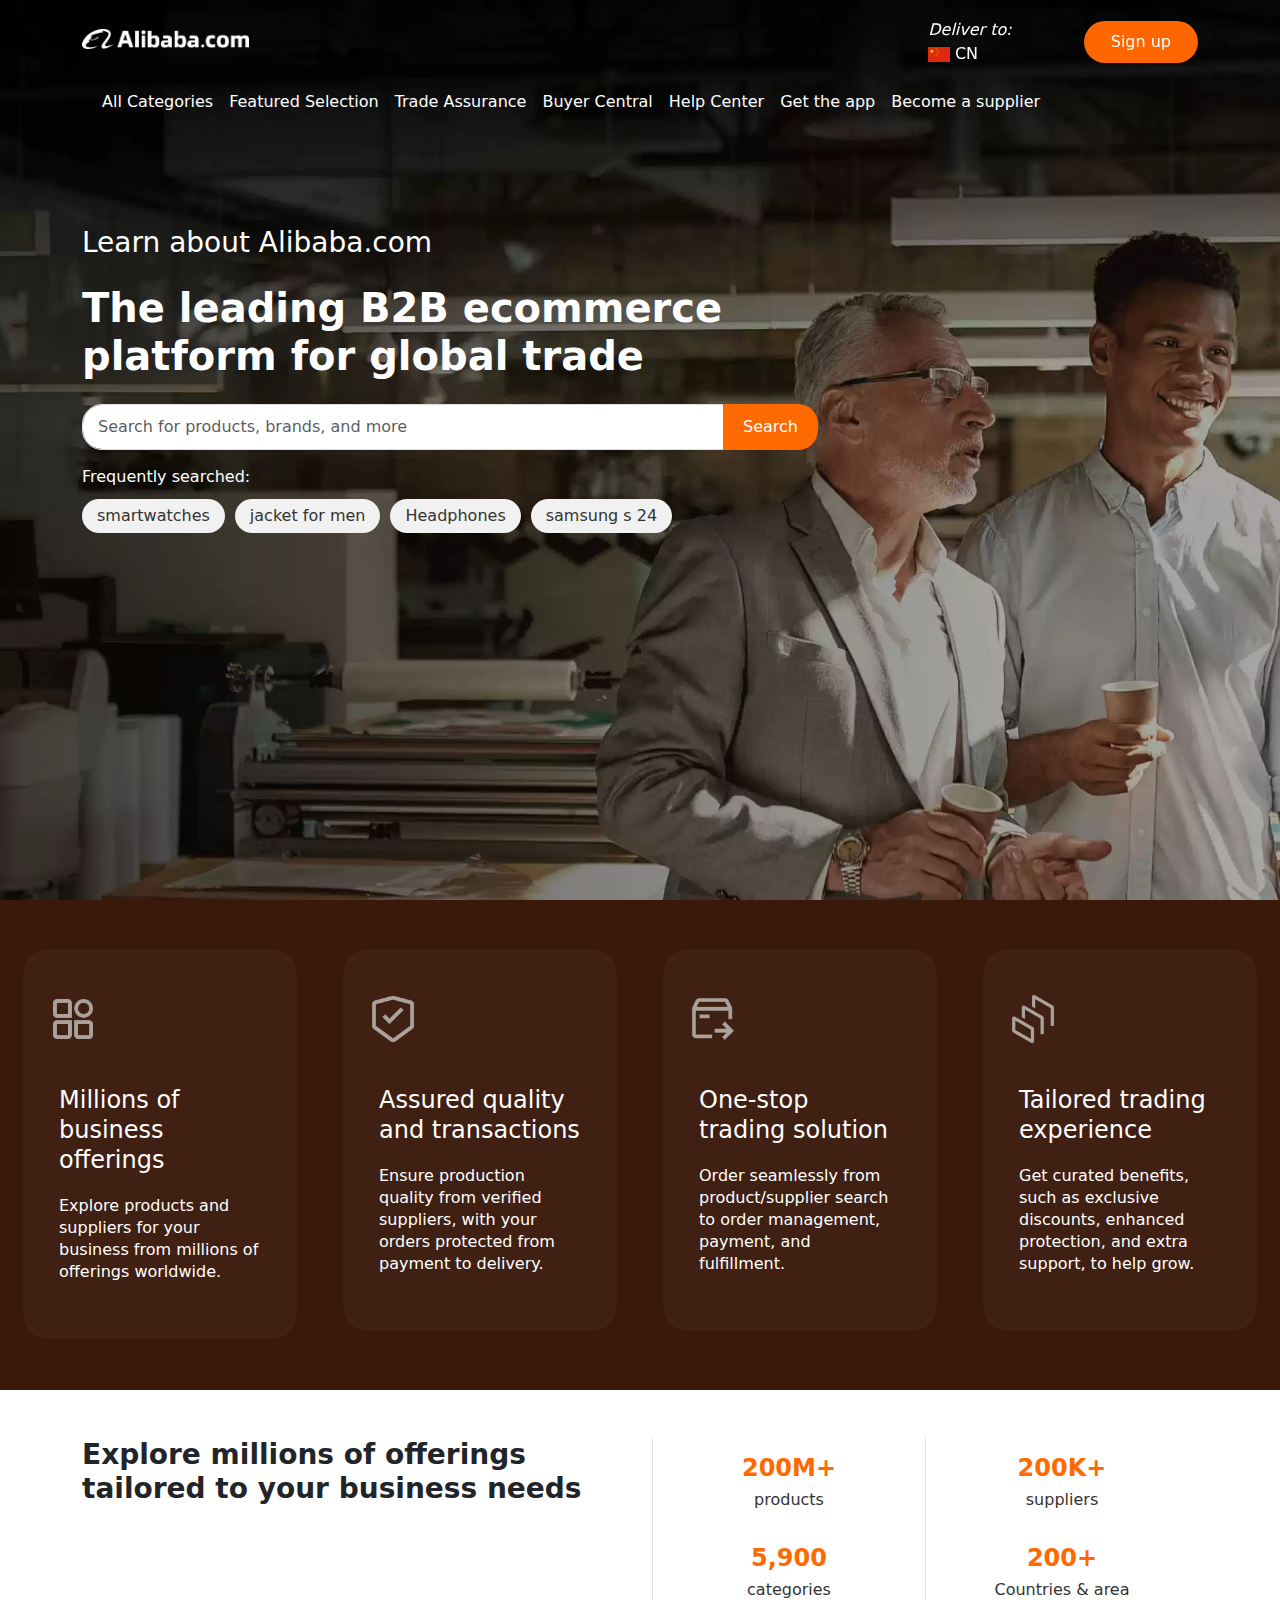
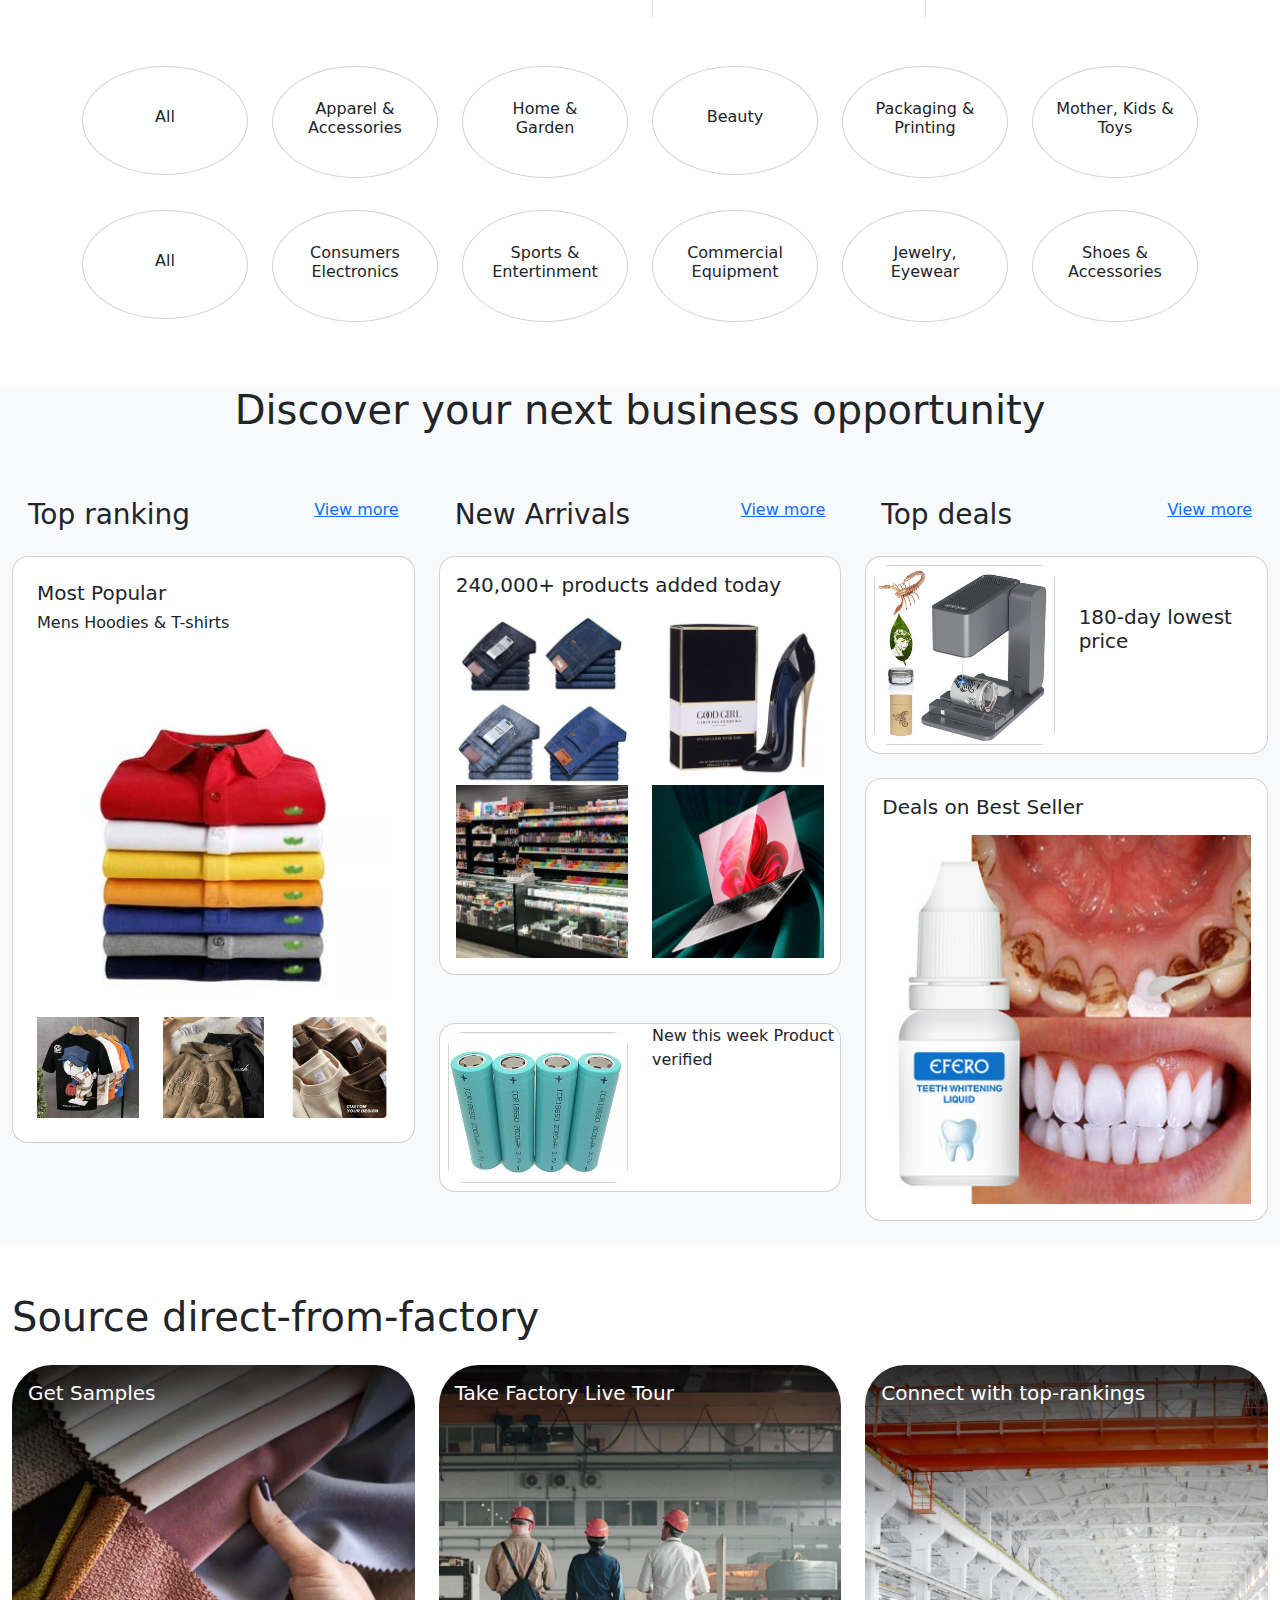
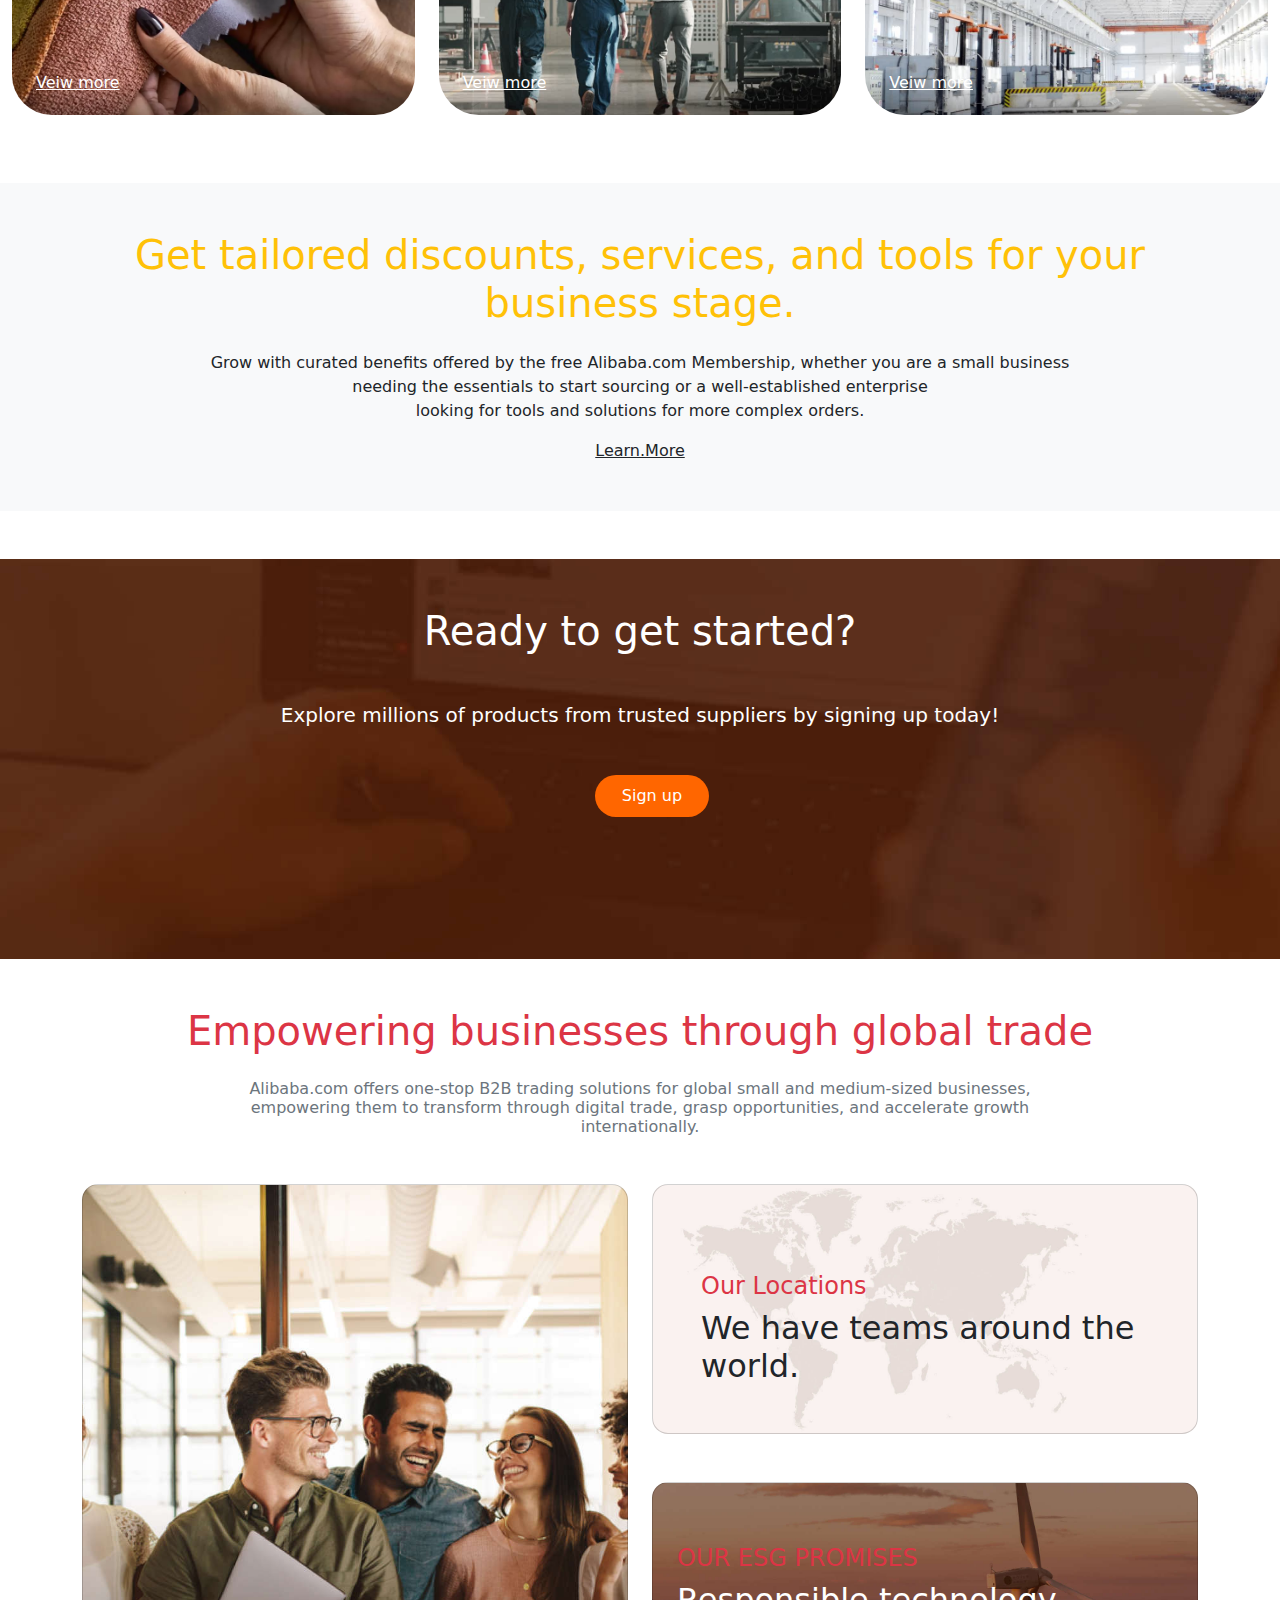
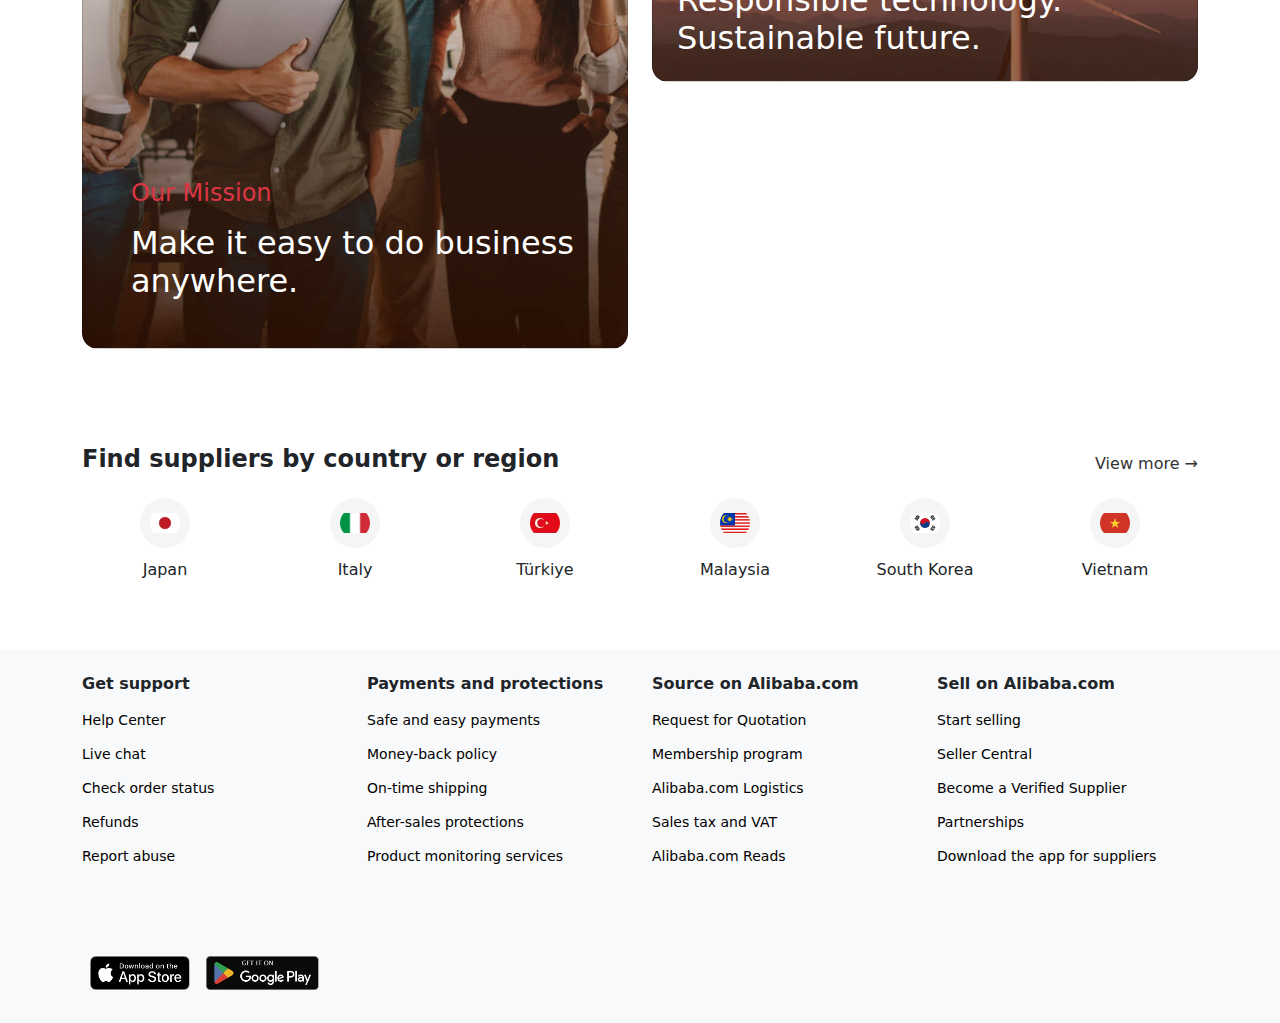
==== index.html @ e1ab79ed "Saad Updated the code" ====
<!doctype html>
<html lang="en">

<head>
    <title>Alibaba</title>
    <!-- Required meta tags -->
    <meta charset="utf-8" />
    <meta name="viewport" content="width=device-width, initial-scale=1, shrink-to-fit=no" />

    <!-- Bootstrap CSS v5.2.1 -->
    <link href="https://cdn.jsdelivr.net/npm/bootstrap@5.3.3/dist/css/bootstrap.min.css" rel="stylesheet"
        integrity="sha384-QWTKZyjpPEjISv5WaRU9OFeRpok6YctnYmDr5pNlyT2bRjXh0JMhjY6hW+ALEwIH" crossorigin="anonymous">
    <link rel="stylesheet" href="https://cdnjs.cloudflare.com/ajax/libs/font-awesome/6.6.0/css/all.min.css"
        integrity="sha512-Kc323vGBEqzTmouAECnVceyQqyqdsSiqLQISBL29aUW4U/M7pSPA/gEUZQqv1cwx4OnYxTxve5UMg5GT6L4JJg=="
        crossorigin="anonymous" referrerpolicy="no-referrer" />
    <link rel="stylesheet" href="/assets/css/style.css">
</head>

<body>
    <header class="main-img">

        <!-- place navbar here -->
        <section>
            <!-- first header of alibaba logo  -->
            <nav class="navbar navbar-expand-lg bg-transparent sticky-top">
                <div class="container">
                    <a class="navbar-brand">
                        <img class="mobile-screen"
                            src="/assets/images/O1CN011ZJg9l24hKaeQlVNh_!!6000000007422-2-tps-1380-165.png"
                            height="20px" alt="">
                    </a>
                    <ul class="navbar-nav me-auto mb-2 mb-lg-0">
                        <li class="nav-item"></li>
                    </ul>

                    <li class="nav-item mobile-screen-2">
                        <div class="map text-white">
                            <em>Deliver to:</em> <br>
                            <img height="15px" src="/assets/images/cn.png" alt="Logo"> CN
                        </div>
                        <i class="ms-4 fs-5 text-white fa-solid fa-globe"></i>
                        <i class="ms-4 fs-5 fa-regular fa-user text-white"></i>
                        <a href="signup.html"><button
                                class="btn ms-4 text-white border-3 px-4 rounded-5 button sign-up-btn">Sign
                                up</button></a>
                    </li>
                </div>
            </nav>
        </section>

        <section>
            <header>
                <!-- second navbar for alibaba catagories -->
                <section class="container">
                    <nav class="navbar navbar-expand-lg bg-transparent">
                        <div class="container">
                            <button class="navbar-toggler ms-auto bg-body-secondary" type="button"
                                data-bs-toggle="collapse" data-bs-target="#navbarSupportedContent"
                                aria-controls="navbarSupportedContent" aria-expanded="false"
                                aria-label="Toggle navigation">
                                <span class="navbar-toggler-icon"></span>
                            </button>
                            <div class="collapse navbar-collapse" id="navbarSupportedContent">
                                <ul class="navbar-nav me-auto  mb-2 mb-lg-0">
                                    <li class="nav-item">
                                        <a class="nav-link text-white" aria-current="page" href="#">All Categories</a>
                                    </li>
                                    <li class="nav-item">
                                        <a class="nav-link text-white" href="#">Featured Selection</a>
                                    </li>
                                    <li class="nav-item">
                                        <a class="nav-link text-white" href="#">Trade Assurance</a>
                                    </li>
                                    <li class="nav-item">
                                        <a class="nav-link text-white" href="#">Buyer Central</a>
                                    </li>
                                    <li class="nav-item">
                                        <a class="nav-link text-white" href="#">Help Center</a>
                                    </li>
                                    <li class="nav-item">
                                        <a class="nav-link text-white" href="#">Get the app</a>
                                    </li>
                                    <li class="nav-item">
                                        <a class="nav-link text-white" href="#">Become a supplier</a>
                                    </li>
                                </ul>
                            </div>
                        </div>
                    </nav>
                </section>
            </header>
        </section>
        <section>
            <!-- search bar  in image in center  -->
            <div class="container">
                <div class="row">
                    <div class="col-lg-8 col-md-8 my-5 text-white">
                        <h3 class="mt-5 mb-4">Learn about Alibaba.com</h3>
                        <h1 class="mt-2 fs-1 fw-bolder mb-4">
                            The leading B2B ecommerce platform for global trade</h1>
                        <section>
                            <div class="search-container">
                                <div class="input-group">
                                    <input type="text" class="form-control"
                                        placeholder="Search for products, brands, and more">
                                    <button class="btn btn-orange">Search</button>
                                </div>

                                <div class="frequent-searches">
                                    <p class="text-white">Frequently searched:</p>
                                    <ul>
                                        <li><a href="#">smartwatches</a></li>
                                        <li><a href="#">jacket for men</a></li>
                                        <li><a href="#">Headphones</a></li>
                                        <li><a href="#">samsung s 24</a></li>
                                    </ul>
                                </div>
                            </div>
                        </section>
                    </div>
                </div>
            </div>
        </section>
    </header>
    </section>
    <main>
        <!-- cards for start in main page  -->
        <div class="container-fluid mt-0  card-section">
            <div class="row">
                <div class="col-lg-3">
                    <div class="card card-section2 text-white mt-5">
                        <img class="im1" src="/assets/images/O1CN01tbfptg1Fv1tsyww7q_!!6000000000548-2-tps-96-96.png">
                        <div class="card-body">
                            <h5 class="card-title">Millions of business offerings</h5>
                            <p class="card-text">
                                Explore products and suppliers for your business from millions of offerings worldwide.
                            </p>
                        </div>
                    </div>
                </div>
                <div class="col-lg-3">
                    <div class="card card-section2 text-white mt-5">
                        <img class="im1" src="/assets/images/O1CN01VxEwc91YXeNmcyV6j_!!6000000003069-2-tps-96-96.png">
                        <div class="card-body">
                            <h5 class="card-title">Assured quality and transactions</h5>
                            <p class="card-text">
                                Ensure production quality from verified suppliers, with your orders protected from
                                payment to delivery.
                            </p>
                        </div>
                    </div>
                </div>
                <div class="col-lg-3">
                    <div class="card card-section2 text-white mt-5">
                        <img class="im1" src="/assets/images/O1CN01WxanpW1Hv9ESW9cfs_!!6000000000819-2-tps-96-96.png">
                        <div class="card-body">
                            <h5 class="card-title">One-stop trading solution</h5>
                            <p class="card-text">
                                Order seamlessly from product/supplier search to order management, payment, and
                                fulfillment.
                            </p>
                        </div>
                    </div>
                </div>
                <div class="col-lg-3 mb-5">
                    <div class="card card-section2 text-white mt-5">
                        <img class="im1" src="/assets/images/O1CN010nrLfB25RaSKdVtHu_!!6000000007523-2-tps-96-96.webp">
                        <div class="card-body">
                            <h5 class="card-title">Tailored trading experience</h5>
                            <p class="card-text">
                                Get curated benefits, such as exclusive discounts, enhanced protection, and extra
                                support, to help grow.
                            </p>
                        </div>
                    </div>
                </div>
            </div>
        </div>
        <!-- supplier system about  -->
        <section class="business-needs py-5">
            <div class="container">
                <div class="row">
                    <div class="col-md-6 supplier">
                        <h2>Explore millions of offerings tailored to your business needs</h2>
                    </div>
                    <div class="col-md-6 d-flex flex-wrap supplier">
                        <div class="stat-box col-md-6 text-center py-3">
                            <h3 class="text-orange">200M+</h3>
                            <p>products</p>
                        </div>
                        <div class="stat-box col-md-6 text-center py-3">
                            <h3 class="text-orange">200K+</h3>
                            <p>suppliers</p>
                        </div>
                        <div class="stat-box col-md-6 text-center  py-3">
                            <h3 class="text-orange">5,900</h3>
                            <p>categories</p>
                        </div>
                        <div class="stat-box col-md-6 text-center py-3">
                            <h3 class="text-orange">200+</h3>
                            <p>Countries & area</p>
                        </div>
                    </div>
                </div>
            </div>
        </section>
        <!-- items of alibaba store of all variaty -->
        <section>
            <div class="container">
                <div class="row">
                    <div class="col-lg-2 col-md-2 col-6">
                        <div class="card rounded-circle text-center align-item-center py-4 mb-3">

                            <div class="card-body">
                                <i class="fas fa-star fa-2x"></i>
                                <h6>All</h6>
                            </div>
                        </div>
                    </div>
                    <div class="col-lg-2 col-md-2 col-6">
                        <div class="card rounded-circle text-center align-item-center py-3 mb-3">

                            <div class="card-body">
                                <i class="fas fa-tshirt fa-2x"></i>
                                <h6>Apparel & Accessories</h6>
                            </div>
                        </div>
                    </div>
                    <div class="col-lg-2 col-md-2 col-6">
                        <div class="card rounded-circle text-center align-item-center py-3 mb-3">

                            <div class="card-body">
                                <i class="fas fa-home fa-2x"></i>
                                <h6>Home & <br> Garden</h6>
                            </div>
                        </div>
                    </div>
                    <div class="col-lg-2 col-md-2 col-6">
                        <div class="card rounded-circle text-center align-item-center py-4 mb-3">

                            <div class="card-body">
                                <i class="fas fa-paint-brush fa-2x"></i>
                                <h6>Beauty</h6>
                            </div>
                        </div>
                    </div>
                    <div class="col-lg-2 col-md-2 col-6">
                        <div class="card rounded-circle text-center align-item-center py-3 mb-3">

                            <div class="card-body">
                                <i class="fas fa-box fa-2x"></i>
                                <h6>Packaging & Printing</h6>
                            </div>
                        </div>
                    </div>
                    <div class="col-lg-2 col-md-2 col-6">
                        <div class="card rounded-circle text-center align-item-center py-3 mb-3">

                            <div class="card-body">
                                <i class="fas fa-box fa-2x"></i>
                                <h6>Mother, Kids & Toys</h6>
                            </div>
                        </div>
                    </div>
                </div>
            </div>
        </section>
        <section>
            <div class="container">
                <div class="row my-3 ">

                    <div class="col-lg-2 col-md-2 col-6">
                        <div class="card rounded-circle text-center align-item-center py-4 mb-3">
                            <div class="card-body">
                                <i class="fas fa-star fa-2x"></i>
                                <h6>All</h6>
                            </div>
                        </div>
                    </div>
                    <div class="col-lg-2 col-md-2 col-6">
                        <div class="card rounded-circle text-center align-item-center py-3 mb-3">
                            <div class="card-body">
                                <i class="fas fa-tshirt fa-2x"></i>
                                <h6>Consumers Electronics</h6>
                            </div>
                        </div>
                    </div>
                    <div class="col-lg-2 col-md-2 col-6">
                        <div class="card rounded-circle text-center align-item-center py-3 mb-3">
                            <div class="card-body">
                                <i class="fas fa-home fa-2x"></i>
                                <h6>Sports & Entertinment</h6>
                            </div>
                        </div>
                    </div>
                    <div class="col-lg-2 col-md-2 col-6">
                        <div class="card rounded-circle text-center align-item-center py-3 mb-3">
                            <div class="card-body">
                                <i class="fas fa-paint-brush fa-2x"></i>
                                <h6>Commercial Equipment</h6>
                            </div>
                        </div>
                    </div>
                    <div class="col-lg-2 col-md-2 col-6">
                        <div class="card rounded-circle text-center align-item-center py-3 mb-3">
                            <div class="card-body">
                                <i class="fas fa-box fa-2x"></i>
                                <h6>Jewelry,<br> Eyewear</h6>
                            </div>
                        </div>
                    </div>
                    <div class="col-lg-2 col-md-2 col-6">
                        <div class="card rounded-circle text-center align-item-center py-3 ">
                            <div class="card-body">
                                <i class="fas fa-box fa-2x"></i>
                                <h6>Shoes & Accessories</h6>
                            </div>
                        </div>
                    </div>
                </div>
            </div>
        </section>
        <section>
            <div class="container-fluid bg-body-tertiary mb-5 mt-5">
                <h1 class="my-5 type-2 text-center">Discover your next business opportunity</h1>

                <div class="row">
                    <!-- Top ranking Section -->
                    <div class="col-lg-4 col-md-6 col-sm-12 h-100 mb-4">
                        <div class="header-section p-3 d-flex justify-content-between">
                            <h3>Top ranking</h3>
                            <a href="#">View more</a>
                        </div>
                        <div class="card rounded-4 p-4">
                            <div class="card-title">
                                <h5>Most Popular</h5>
                                <h6>Mens Hoodies & T-shirts</h6>
                            </div>
                            <a href="#">
                                <img src="assets/images/S03563b745fae4713b23376293771f4386.jpg_350x350.jpg"
                                    class="card-img-top rounded-4 img-fluid">
                            </a>
                            <div class="row mt-3 text-center">
                                <div class="col-4 type-3">
                                    <a href="#">
                                        <img src="assets/images/H95e340a7621d40a384c14cf9b32d3632C.jpg_350x350.jpg"
                                            class="img-fluid" height="70px">
                                    </a>
                                </div>
                                <div class="col-4 type-3">
                                    <a href="#">
                                        <img src="assets/images/Hec7cf520f38e4551931d8aea9fda3511R.jpg_350x350.jpg"
                                            class="img-fluid" height="70px">
                                    </a>
                                </div>
                                <div class="col-4 type-3">
                                    <a href="#">
                                        <img src="assets/images/H5c6cf15a8a144c1589d4f7aadc93a921Q.jpg_350x350.jpg"
                                            class="img-fluid" height="70px">
                                    </a>
                                </div>
                            </div>
                        </div>
                    </div>

                    <!-- New Arrivals Section -->
                    <div class="col-lg-4 col-md-6 col-sm-12 h-100 mb-4">
                        <div class="header-section p-3 d-flex justify-content-between">
                            <h3>New Arrivals</h3>
                            <a href="#">View more</a>
                        </div>
                        <div class="card rounded-4 p-3">
                            <div class="card-title">
                                <h5>240,000+ products added today</h5>
                            </div>
                            <div class="row">
                                <div class="col-6 type-3">
                                    <img src="assets/images/H7a8313050f2d42128a434d1ff7dcdc7f3.jpg_350x350.jpg"
                                        class="img-fluid" height="150px">
                                </div>
                                <div class="col-6 type-3">
                                    <img src="assets/images/H4a561d223bc14572a5032807ab467947G.jpg_350x350.jpg"
                                        class="img-fluid" height="150px">
                                </div>
                                <div class="col-6 type-3">
                                    <img src="assets/images/Hf65d28f53b374550943b23e7a0a09b5cp.jpg_350x350.jpg"
                                        class="img-fluid" height="150px">
                                </div>
                                <div class="col-6 type-3">
                                    <img src="assets/images/H89a00f00d30a44ce876a42b5528c1e03c.jpg_350x350.jpg"
                                        class="img-fluid" height="150px">
                                </div>
                            </div>
                        </div>

                        <div class="card mt-5 rounded-4">
                            <div class="row">
                                <div class="col-6">
                                    <div class="card my-2 ms-2 rounded-4">
                                        <img src="/assets/images/Hfa27fa6d459b47a7beda1aabf3a4c1e6s.png_350x350.png"
                                            class="card-img-top img-fluid" height="100px">
                                    </div>
                                </div>
                                <div class="col-6">
                                    <p>New this week Product verified</p>
                                </div>
                            </div>
                        </div>
                    </div>

                    <!-- Top deals Section -->
                    <div class="col-lg-4 col-md-6 col-sm-12 h-100 mb-4">
                        <div class="header-section p-3 d-flex justify-content-between">
                            <h3>Top deals</h3>
                            <a href="#">View more</a>
                        </div>
                        <div class="card rounded-4">
                            <div class="row">
                                <div class="col-6">
                                    <div class="card my-2 ms-2 rounded-4">
                                        <img src="/assets/images/A7b042346af3a4edba41812e1aefd6ab1R.jpg_350x350.jpg"
                                            class="card-img-top img-fluid" height="100px">
                                    </div>
                                </div>
                                <div class="col-6">
                                    <div class="card-title my-5">
                                        <h5>180-day lowest price</h5>
                                    </div>
                                </div>
                            </div>
                        </div>
                        <div class="card rounded-4 mt-4 p-3">
                            <div class="card-title">
                                <h5>Deals on Best Seller</h5>
                            </div>
                            <div class="row">
                                <img src="/assets/images/H263aeb563d3f45f182fed3e39c3ceb386.jpg_350x350.jpg"
                                    class="img-fluid" height="330px">
                            </div>
                        </div>
                    </div>
                </div>
            </div>

        </section>
        <!-- factories  or industries for  -->
        <section>
            <div class="container-fluid mb-5">
                <h1 class="my-4">Source direct-from-factory</h1>
                <div class="row">
                    <div class="col-lg-4">
                        <div class="sampal-image">
                            <h5 class="text-white p-3 text-one">Get Samples</h5>
                            <a class="mt-5 text-two p-4" href="#">Veiw more</a>
                        </div>
                    </div>
                    <div class="col-lg-4">
                        <div class="sampal-image2">
                            <h5 class="text-white p-3 text-one">Take Factory Live Tour</h5>
                            <a class="mt-5 text-two p-4" href="#">Veiw more</a>
                        </div>
                    </div>
                    <div class="col-lg-4">
                        <div class="sampal-image3">
                            <h5 class="text-white p-3 text-one">Connect with top-rankings </h5>
                            <a class="mt-5 text-two p-4" href="#">Veiw more</a>
                        </div>
                    </div>
                </div>
            </div>
            </div>
        </section>
        <section>
            <!-- about website discounts and more  -->
            <div class="container-fluid type5 bg-body-tertiary align-item-center d-flex ">
                <div class="row">
                    <h1 class="mt-5 ">
                        <span class="text-warning"> Get tailored discounts, services, and tools for your <br> business
                            stage.</span>
                    </h1>
                    <p class="mt-3 ">
                        Grow with curated benefits offered by the free Alibaba.com Membership, whether you are a small
                        business <br>needing the essentials to start sourcing or a well-established enterprise
                        <br>looking for tools and solutions for more complex orders.
                    </p>
                    <a href="#" class="card-link  text-dark mb-5">Learn.More</a>
                </div>
            </div>
        </section>
        <section>
            <!-- ready to start work with us  -->
            <div class="container-fluid type4 text-white mt-5">
                <div class="row">
                    <div class="bg-image-2">
                        <h1 class="my-5 mt-5 d-flex align-item-center justify-content-center">Ready to get started?</h1>
                        <h5 class="my-5 mt-5 d-flex align-item-center justify-content-center">Explore millions of
                            products from trusted suppliers by signing up today!</h5>
                        <div class="sign-up d-flex justify-content-center align-item-center">
                            <a href="signup.html"><button
                                    class="btn ms-4 text-white border-3 px-4 rounded-5 button sign-up-btn">Sign
                                    up</button></a>
                        </div>
                    </div>
                </div>

            </div>
        </section>
        <section>
            <!-- our missions  -->
            <div class="container">
                <h1 class="d-flex align-item-center justify-content-center text-center mb-4 text-danger mt-5">Empowering
                    businesses through
                    global trade</h1>
                <h6 class="d-flex align-item-center justify-content-center text-center mb-5 text-secondary">Alibaba.com
                    offers one-stop B2B trading solutions for global small and medium-sized businesses, <br> empowering
                    them
                    to transform through digital trade, grasp opportunities, and accelerate growth <br> internationally.
                </h6>
                <div class="row">
                    <div class="col-12 col-md-6 col-lg-6">
                        <div
                            class="card border-1 rounded-4 bg-mission d-flex align-items-start justify-content-end w-100 mb-5 ">
                            <h4 class="card-title text-danger ms-5 mb-3">Our Mission</h4>
                            <h2 class="ms-5 mb-5">Make it easy to do business anywhere.</h2>
                        </div>
                    </div>
                    <div class="col-12 col-md-6 col-lg-6">
                        <div
                            class="card border-1 rounded-4 bg-mission-1 d-flex align-items-start justify-content-end mb-5 ">
                            <h4 class="text-danger ms-5 ">Our Locations</h4>
                            <h2 class="text-dark ms-5 mb-5">We have teams around the world.</h2>
                        </div>
                        <div class="card  border-1 rounded-4 bg-mission-2 d-flex align-items-start
                          justify-content-end ">
                            <h4 class="text-danger ms-4">OUR ESG PROMISES</h4>
                            <h2 class="text-white ms-4 mb-4">Responsible technology. <br> Sustainable future.</h2>
                        </div>
                    </div>
                </div>
            </div>
        </section>
        <section>
            <!-- find country for supllies names -->
            <section>
                <section class="supplier-countries py-5">
                    <div class="container">
                        <div class="d-flex justify-content-between align-items-center mb-3">
                            <h2>Find suppliers by country or region</h2>
                            <a href="#" class="view-more">View more &rarr;</a>
                        </div>
                        <div class="row text-center">
                            <div class="col-6 col-md-2">
                                <div class="country-box">
                                    <img src="/assets/images/TB1aUq6cgoQMeJjy0FoXXcShVXa-48-48.png" alt="Japan"
                                        class="flag-img">
                                    <p>Japan</p>
                                </div>
                            </div>
                            <div class="col-6 col-md-2">
                                <div class="country-box">
                                    <img src="/assets/images/TB1U8_xAeH2gK0jSZJnXXaT1FXa-268-179.jpg" alt="Italy"
                                        class="flag-img">
                                    <p>Italy</p>
                                </div>
                            </div>
                            <div class="col-6 col-md-2">
                                <div class="country-box">
                                    <img src="/assets/images/TB1QwGEPFXXXXXUaXXXXXXXXXXX-48-48.webp" alt="Türkiye"
                                        class="flag-img">
                                    <p>Türkiye</p>
                                </div>
                            </div>
                            <div class="col-6 col-md-2">
                                <div class="country-box">
                                    <img src="/assets/images/TB1tQC4PFXXXXaOXpXXXXXXXXXX-48-48.png" alt="Malaysia"
                                        class="flag-img">
                                    <p>Malaysia</p>
                                </div>
                            </div>
                            <div class="col-6 col-md-2">
                                <div class="country-box">
                                    <img src="/assets/images/TB1WVfXPFXXXXXvXpXXXXXXXXXX-48-48.png" alt="South Korea"
                                        class="flag-img">
                                    <p>South Korea</p>
                                </div>
                            </div>
                            <div class="col-6 col-md-2">
                                <div class="country-box">
                                    <img src="/assets/images/TB1fky3PFXXXXcuXpXXXXXXXXXX-48-48.png" alt="Vietnam"
                                        class="flag-img">
                                    <p>Vietnam</p>
                                </div>
                            </div>
                        </div>
                    </div>
                    </div>
                </section>

            </section>
        </section>
    </main>
    <footer class="footer bg-light text-dark pt-4">
        <div class="container">
            <div class="row">
                <!-- Get Support Column -->
                <div class="col-md-3  col-lg-3 col-6 col-lg-3 col-6">
                    <h5>Get support</h5>
                    <ul class="list-unstyled">
                        <li><a href="#">Help Center</a></li>
                        <li><a href="#">Live chat</a></li>
                        <li><a href="#">Check order status</a></li>
                        <li><a href="#">Refunds</a></li>
                        <li><a href="#">Report abuse</a></li>
                    </ul>
                </div>

                <!-- Payments and Protections Column -->
                <div class="col-md-3  col-lg-3 col-6  ">
                    <h5>Payments and protections</h5>
                    <ul class="list-unstyled">
                        <li><a href="#">Safe and easy payments</a></li>
                        <li><a href="#">Money-back policy</a></li>
                        <li><a href="#">On-time shipping</a></li>
                        <li><a href="#">After-sales protections</a></li>
                        <li><a href="#">Product monitoring services</a></li>
                    </ul>
                </div>

                <!-- Source on Alibaba.com Column -->
                <div class="col-md-3  col-lg-3 col-6">
                    <h5>Source on Alibaba.com</h5>
                    <ul class="list-unstyled">
                        <li><a href="#">Request for Quotation</a></li>
                        <li><a href="#">Membership program</a></li>
                        <li><a href="#">Alibaba.com Logistics</a></li>
                        <li><a href="#">Sales tax and VAT</a></li>
                        <li><a href="#">Alibaba.com Reads</a></li>
                    </ul>
                </div>

                <!-- Sell on Alibaba.com Column -->
                <div class="col-md-3  col-lg-3 col-6">
                    <h5>Sell on Alibaba.com</h5>
                    <ul class="list-unstyled">
                        <li><a href="#">Start selling</a></li>
                        <li><a href="#">Seller Central</a></li>
                        <li><a href="#">Become a Verified Supplier</a></li>
                        <li><a href="#">Partnerships</a></li>
                        <li><a href="#">Download the app for suppliers</a></li>
                    </ul>
                </div>
            </div>
            <!-- Social Media Links -->
            <div class="row mt-4">
                <div class="col">
                    <a href="#"><i class="fab fa-facebook fa-2x mx-2"></i></a>
                    <a href="#"><i class="fab fa-linkedin fa-2x mx-2"></i></a>
                    <a href="#"><i class="fab fa-twitter fa-2x mx-2"></i></a>
                    <a href="#"><i class="fab fa-instagram fa-2x mx-2"></i></a>
                    <a href="#"><i class="fab fa-youtube fa-2x mx-2"></i></a>
                    <a href="#"><i class="fab fa-tiktok fa-2x mx-1"></i></a>
                </div>
            </div>

            <!-- App Store Links -->
            <div class="row mt-4">
                <div class="col d-flex supplier-2">
                    <a href="#"><img src="/assets/images/O1CN01i9Aj641atkjJJ9I6y_!!6000000003388-2-tps-396-132.png"
                            alt="App Store" class="img-fluid mx-2 h-50"></a>
                    <a href="#"><img src="/assets/images/O1CN018KnDNq1JleFgkjLRq_!!6000000001069-2-tps-447-132.png"
                            alt="Google Play" class="img-fluid mx-2 h-50"></a>
                </div>
            </div>
        </div>
    </footer>

    <script src="https://cdn.jsdelivr.net/npm/bootstrap@5.3.3/dist/js/bootstrap.bundle.min.js"
        integrity="sha384-YvpcrYf0tY3lHB60NNkmXc5s9fDVZLESaAA55NDzOxhy9GkcIdslK1eN7N6jIeHz"
        crossorigin="anonymous"></script>
</body>

</html>
---- assets/css/style.css ----
* {
    margin: 0;
    padding: 0;
    box-sizing: border-box;
}

.nav-sec-mar {
    margin-top: 85px !important;
}

.main-nav li {
    display: flex;
    justify-content: space-between !important;
}

.main-img {
    background-image: url('/assets/images/O1CN01ustqhi1Tz44lu4arh_!!6000000002452-0-tps-3840-1248.jpg_q60.webp');
    background-size: cover;
    background-repeat: no-repeat;
    background-position: center;

    /* display: flex; */
    min-height: 100vh;
    /* width: auto; */


}

.button {
    background-color: #f60;
}

.button-2 {
    background: transparent;
    border: 1px solid white;
}

.end {
    display: flex;
    justify-content: space-between;
    padding: 0 40px;
    width: 100%;
}

.card-section {
    background-color: #3a190b;
    /* width: 100%; */


}

.card-section2 {
    background-color: hsla(0, 0%, 100%, .03);
    margin: 10px;
    min-height: 338px;
    border-radius: 26px;
    padding: 40px 20px;
    /* width: 276px; */
    text-decoration: none;

}

.card-section2 p {
    font-size: 16px;
    height: auto;
    letter-spacing: 0;
    line-height: 22px;
    min-height: 88px;
}

.card-section2 h5 {
    font-size: 24px;
    letter-spacing: 0;
    line-height: 30px;
    margin: 20px 0;
    min-height: 60px;
}

.im1 {
    width: 60px;
    height: auto;

}

.card-section2:hover {
    background-color: darkred;

}

.decoration {
    text-decoration: none;
}

.category-item {
    text-align: center;
    margin: 15px;
}

.category-item i {
    font-size: 2rem;
    display: block;
    margin-bottom: 10px;
}

.category-name {
    font-size: 1rem;
    font-weight: 500;
}


@media (max-width: 768px) {
    .category-item i {
        font-size: 1.9rem;
    }

    .category-name {
        font-size: 0.9rem;
    }

    .button {
        margin-left: 10px;
        top: 10px;
    }
}

.category-item {
    text-align: center;
    padding: 20px;
    height: 150px;
    width: 150px;
    border-radius: 50%;
    border: 1px solid #ccc;
    margin: 10px;
    transition: transform 0.3s ease;
    display: flex;
    justify-content: center;
    align-items: center;
    flex-direction: column;
}


.category-item:hover {
    border: 2px solid orangered;

}

.category-item:hover {
    transform: scale(1.1);
}



.sampal-image {
    background-image: url(/assets/images/O1CN01Lcuxd21Gs6zkRBFHe_!!6000000000677-2-tps-920-920.webp);
    background-size: cover;
    background-repeat: no-repeat;
    height: 350px;
    border-radius: 40px;
    margin-bottom: 20px;
}

.sampal-image3 {
    background-image: url(/assets/images/O1CN01twP5Jv1tjCIiCOQAv_!!6000000005937-2-tps-920-920.jpeg);
    background-size: cover;
    background-repeat: no-repeat;
    height: 350px;
    border-radius: 40px;
    margin-bottom: 20px;
}

.sampal-image2 {
    background-image: url(/assets/images/O1CN01blSupV1NpY5ZcwvIj_!!6000000001619-2-tps-920-920.jpeg);
    background-size: cover;
    background-repeat: no-repeat;
    height: 350px;
    border-radius: 40px;
    margin-bottom: 20px;
}

.text-one {
    display: flex;
    align-items: start;

}

.text-two {
    display: flex;
    align-items: end;
    bottom: 0;
    color: #fff;
    height: 250px;


}

.bg-image {
    background-image: url(/assets/images/O1CN01ZU454s273tH4l7azv_!!6000000007742-0-tps-3000-1394.jpg_q60.webp);
    background-size: cover;
    background-repeat: no-repeat;
    height: 700px;
}

.bg-image-2 {
    background-image: url(/assets/images/O1CN01FaQ37w1Zb91Cymass_!!6000000003212-0-tps-1920-456.jpg_q60.jpg);
    background-size: cover;
    background-repeat: no-repeat;
    height: 400px;

}

.button2 {
    display: flex;
    align-items: center;
    justify-content: center;
    background-color: #f60;
    flex-direction: column;
}

.decoration {
    list-style: none;
    font-size: 14px;
    line-height: 25px;

}

.decoration-2 {
    margin-bottom: 20px;
    font-weight: 700;
    font-size: 16px;
    line-height: 22px
}


.type {
    display: flex;
    align-items: center;
    gap: 20px;

}

.type-2 {
    display: flex;
    justify-content: center;
    align-items: center;
    flex-direction: column;
    text-align: center;
}

.type3 {
    display: flex;
    align-items: center;
    justify-content: center;
    text-align: center;
}

.type4 {

    text-align: center;
}

.type5 {
    display: flex;
    align-items: center;
    justify-content: center;
    text-align: center;

}

.mobile-screen-2 {
    display: flex;
    align-items: center;
    justify-content: center;
    margin-top: 10px;
}



@media (min-width:320px) and (max-width:720px) {
    .type {
        display: inline-flex;
        /* justify-content: center;
        align-items: center; */
        flex-direction: row;
        text-align: center;
    }

    .type2 {
        display: flex;
        justify-content: center;
        align-items: center;
        flex-direction: row;
        text-align: center;
    }

    .mobile-screen {
        width: 130px;
    }


    .buttons-section {
        display: flex;
        justify-content: start;
        flex-direction: row;
        align-items: start;
        gap: 10px;
    }

    .two-buttons {
        gap: 10px;
        margin: 10px;
        margin-bottom: 10px;
    }

    .button-2 {
        background-color: black;
        margin: 2px;
        padding: 5px;
    }



}

@media (max-width:768px) {
    .type3 {
        display: flex;
        justify-content: center;
        align-items: center;
        flex-direction: column;
        text-align: center;
    }

    .type4 {
        display: flex;
        justify-content: center;
        align-items: center;
        /* flex-direction: column; */
    }

    .type-1 {
        display: flex;
        justify-content: center;
        align-items: center;
        flex-direction: column;
        text-align: center;
    }

    .type-2 {
        display: flex;
        justify-content: center;
        align-items: center;
        flex-direction: column;
        text-align: center;
    }

    .apps {
        display: flex;
        align-items: center;
        justify-content: center;
        text-align: center;
        margin-left: 12px;
    }
}

/* products sells section */
.business-needs h2 {
    font-size: 28px;
    font-weight: bold;
}

.stat-box {
    border-left: 1px solid #e0e0e0;
    padding: 15px;
}

.text-orange {
    color: #ff6a00;
    /* Adjust the orange color as per your preference */
}

.stat-box h3 {
    font-size: 24px;
    font-weight: bold;
    margin-bottom: 5px;
}

.stat-box p {
    font-size: 16px;
    margin: 0;
    color: #333;
}

@media (max-width: 768px) {
    .stat-box {
        border-left: none;
    }
}

/* missions imsges */
.bg-mission {
    background-image: url(/assets/images/O1CN01ZUhAEZ1plFc5piQ6Z_!!6000000005400-0-tps-1408-1200.jpg_q60.jpg);
    background-repeat: no-repeat;
    background-size: cover;
    background-position: center;
    /* height: 500px; */
    color: white;
    height: 85vh;
    width: 95%;
    position: relative;

}

.bg-mission-1 {
    background-image: url(/assets/images/O1CN01AuT5oO1CpaMXEBGOd_!!6000000000130-0-tps-1410-646.jpg_q60.jpg);
    background-repeat: no-repeat;
    background-size: cover;
    height: 250px;
    /* height: 50vh; */
    width: 100%;
    background-position: center;
}

.bg-mission-2 {
    background-image: url(/assets/images/O1CN01KXAelN1CWLiBLU7x9_!!6000000000088-0-tps-1408-490.jpg_q60.jpg);
    background-repeat: no-repeat;
    background-size: cover;
    height: 200px;
    /* height: 85vh; */
    width: 100%;
    background-position: center;
}

/* flags with country */
.supplier-countries h2 {
    font-size: 24px;
    font-weight: bold;
}

.view-more {
    font-size: 16px;
    font-weight: 500;
    color: #333;
    text-decoration: none;
}

.view-more:hover {
    text-decoration: underline;
}

.country-box {
    display: flex;
    flex-direction: column;
    align-items: center;
    margin-bottom: 20px;
}

.flag-img {
    width: 50px;
    /* Adjust size based on preference */
    height: 50px;
    object-fit: contain;
    border-radius: 50%;
    background-color: #f5f5f5;
    padding: 10px;
    margin-bottom: 10px;
}

.country-box p {
    font-size: 16px;
    font-weight: 500;
    margin: 0;
}

@media (max-width: 768px) {
    .flag-img {
        width: 40px;
        height: 40px;
    }
}



/* footer section css  */

.footer a {
    text-decoration: none;
    color: #000;
}

.footer a:hover {
    text-decoration: underline;
    color: #007bff;
}

.footer .img-fluid {
    max-width: 200px;
    height: auto;
}

.footer h5 {
    font-size: 16px;
    font-weight: bold;
    margin-bottom: 15px;
}

.footer ul {
    padding-left: 0;
    list-style-type: none;
}

.footer ul li {
    margin-bottom: 10px;
}

.footer ul li a {
    font-size: 14px;
}

.footer .social-icons a {
    color: #000;
    transition: color 0.3s;
}

.footer .social-icons a:hover {
    color: #007bff;
}

/* frequantly searches  */
/* another responsive */
.search-container {
    display: flex;
    flex-direction: column;
    align-items: flex-start;
    width: 100%;
    max-width: 800px;
    margin: 20px auto;
}

.input-group {
    display: flex;
    width: 100%;
    position: relative;
}

.form-control {
    flex-grow: 1;
    padding: 10px 15px;
    border-radius: 20px 0 0 20px;
    border: 1px solid #ddd;
    outline: none;
}

.search-icons {
    background-color: transparent;
    border: none;
    display: flex;
    align-items: center;
    padding: 0 15px;
    font-size: 18px;
    color: #666;
    position: relative;
    /* Default position */
}

.btn-orange {
    background-color: #ff6a00;
    color: #fff;
    border-radius: 0 20px 20px 0;
    border: none;
    padding: 10px 20px;
}

.frequent-searches {
    margin-top: 15px;
}

.frequent-searches p {
    margin-bottom: 10px;
    font-size: 16px;
    color: #333;
}

.frequent-searches ul {
    list-style: none;
    padding: 0;
    margin: 0;
    display: flex;
    gap: 10px;
    flex-wrap: wrap;
}

.frequent-searches li {
    background-color: #f1f1f1;
    border-radius: 20px;
    padding: 5px 15px;
}

.frequent-searches li a {
    text-decoration: none;
    color: #333;
}

/* Responsive Design */
@media (max-width: 768px) {
    .form-control {
        padding: 8px 10px;
        border-radius: 20px;
    }

    .search-icons {
        position: absolute;
        right: 60px;
        top: 50%;
        transform: translateY(-50%);
    }

    .btn-orange {
        padding: 8px 15px;
    }

    .frequent-searches ul {
        justify-content: center;
        /* Center the buttons on mobile */
        flex-direction: row;
        /* Keep them horizontal */
        flex-wrap: wrap;
        gap: 8px;
        width: 100%;
    }

    .frequent-searches li {
        flex-grow: 1;
        display: flex;
        justify-content: center;
    }

    .supplier {
        justify-content: center;
        /* Center the buttons on mobile */
        flex-direction: row;
        /* Keep them horizontal */
        flex-wrap: wrap;
        gap: 8px;
        width: 100%;
    }

    .supplier-2 {
        justify-content: center;

    }
}

/* sign up  */
@media (max-width: 768px) {

    .sign-up-btn {
        order: 1;
        margin-left: auto;
    }


    .mobile-screen-2 .map,
    .mobile-screen-2 .fa-globe,
    .mobile-screen-2 .fa-user {
        display: none;
    }

    .mobile-screen {
        flex-grow: 1;
    }
}
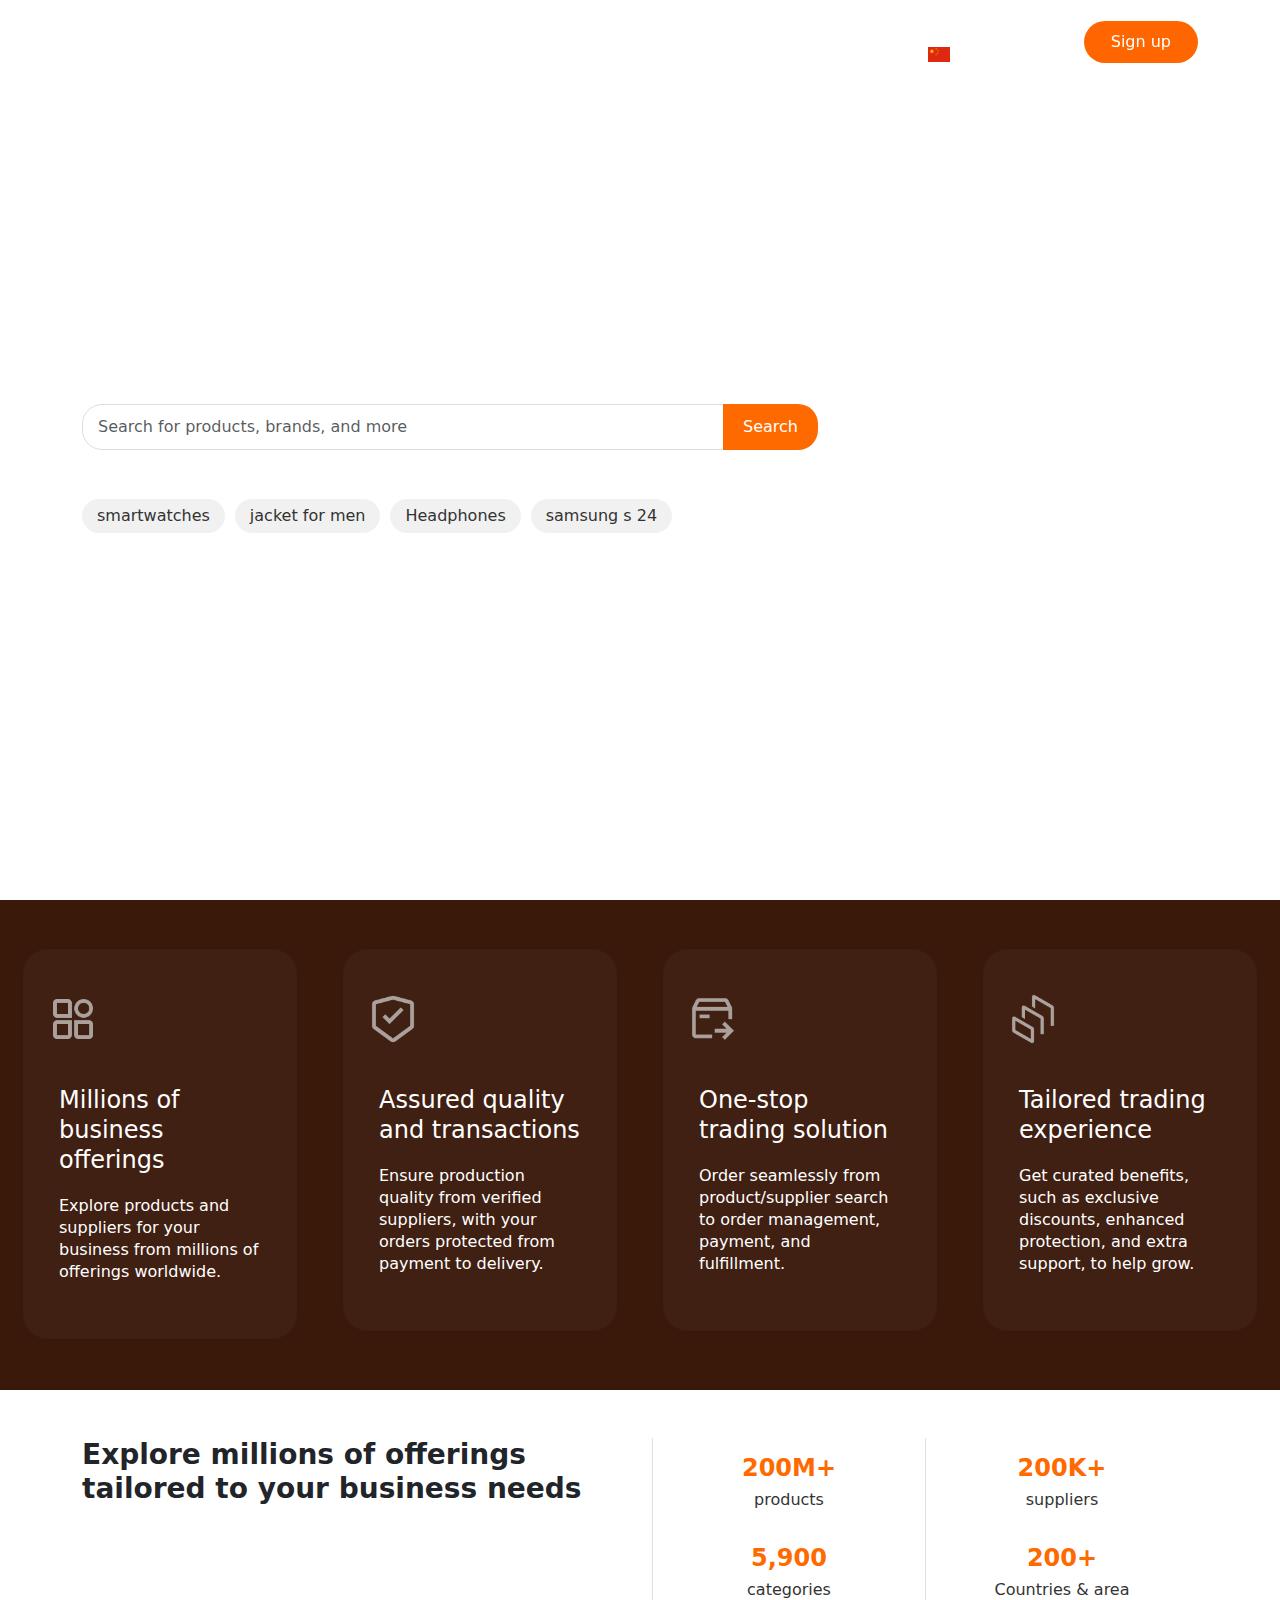
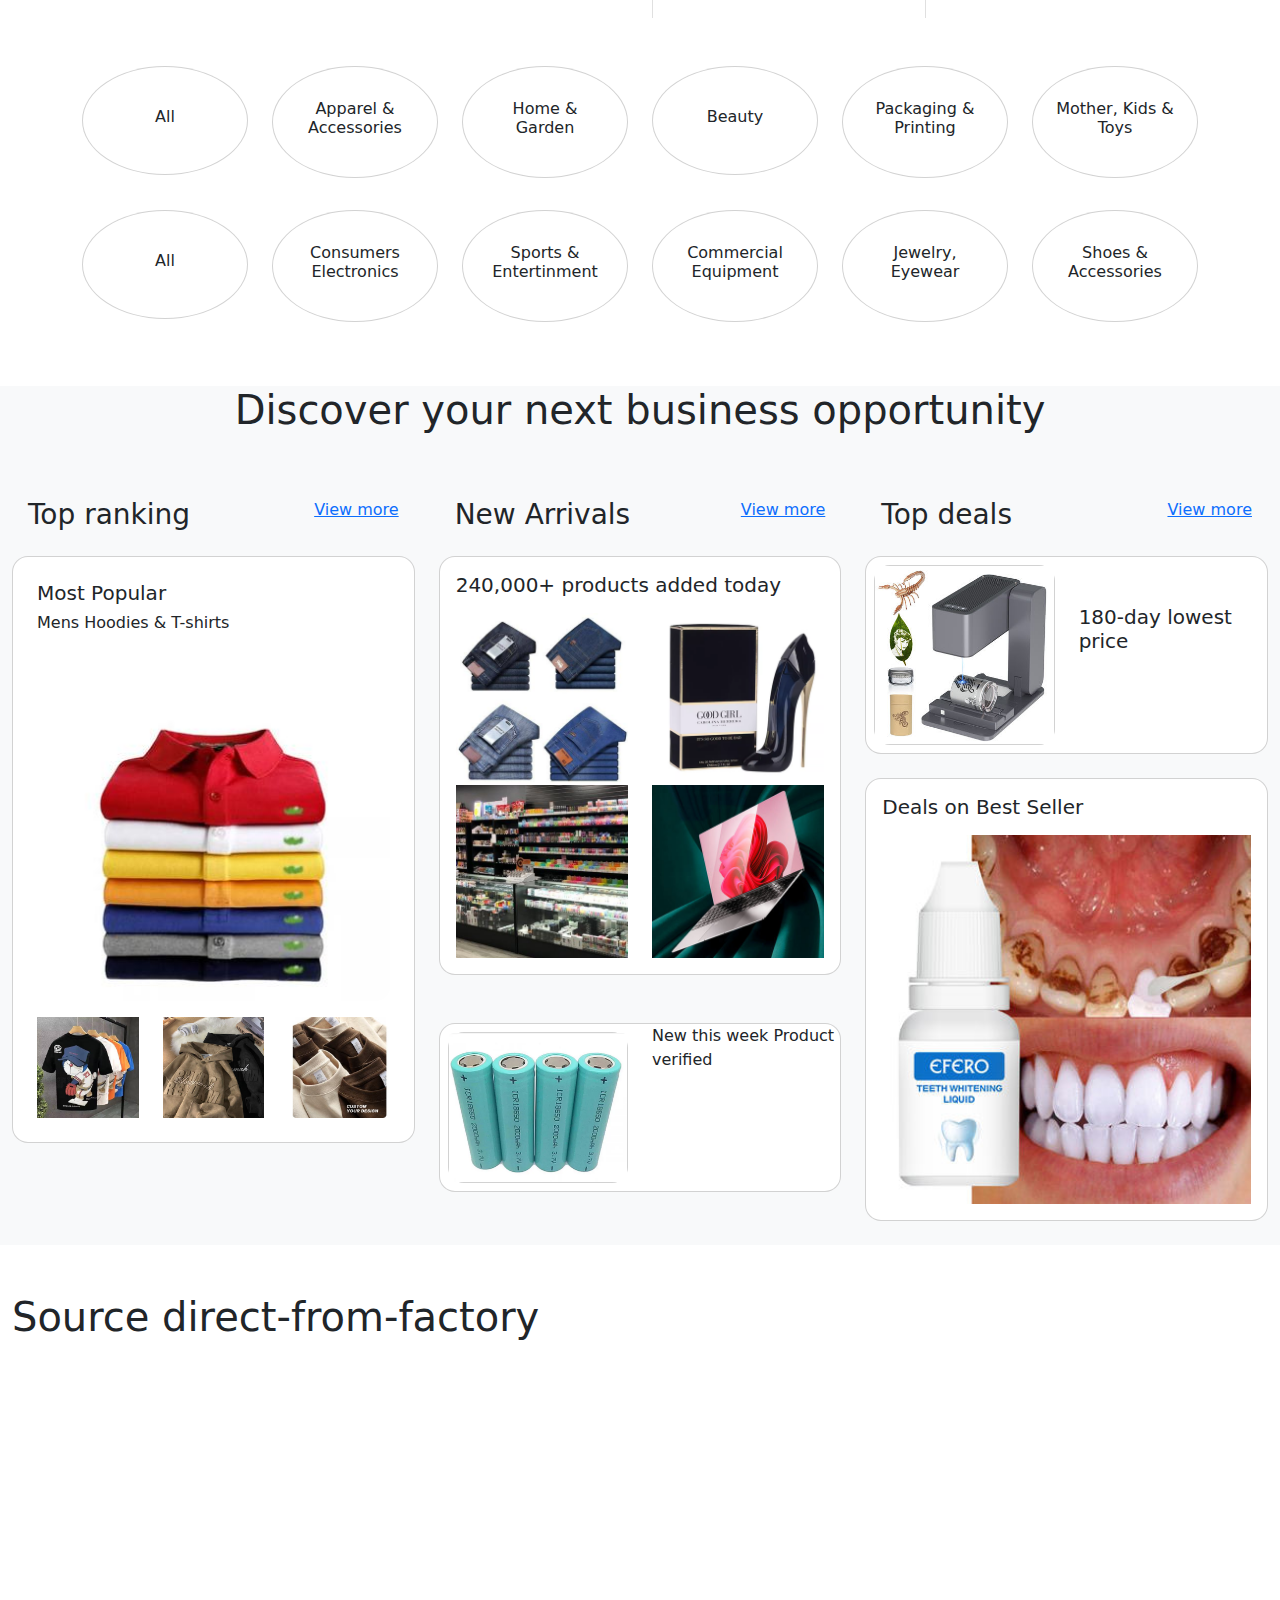
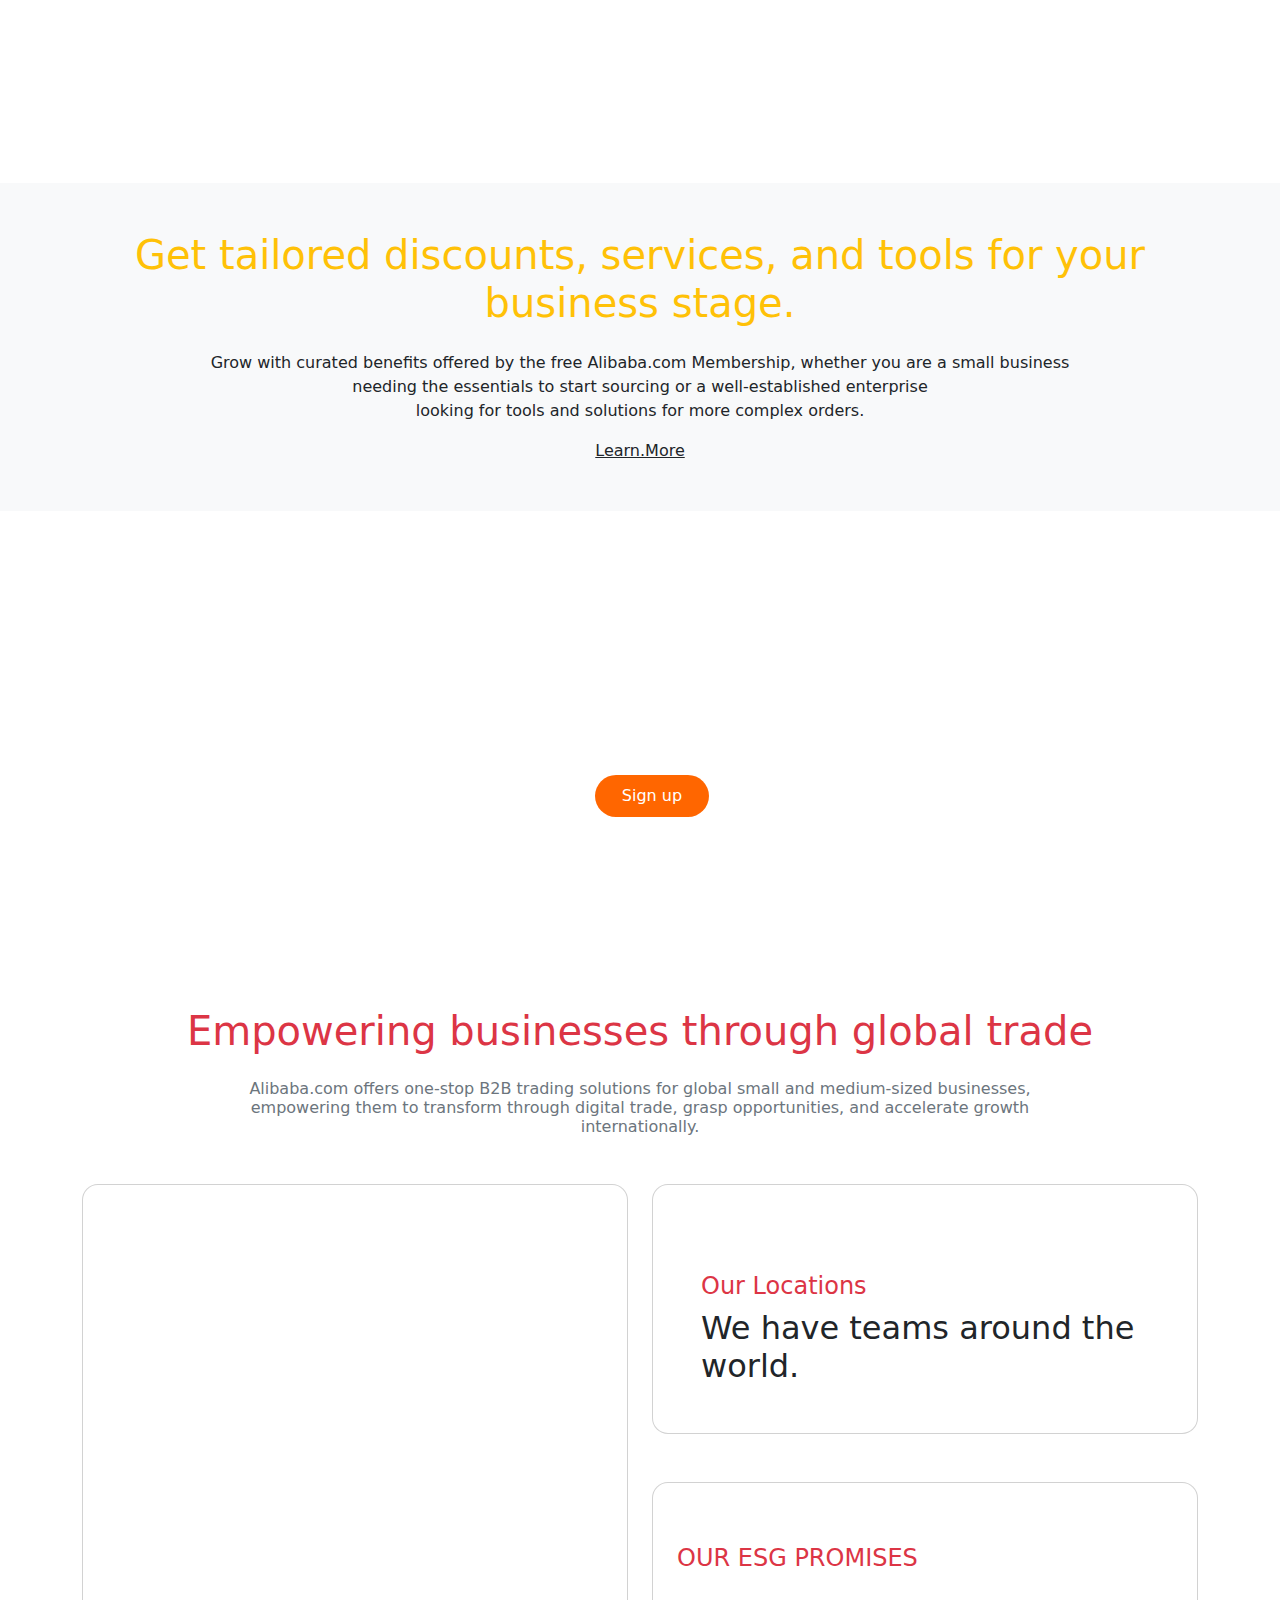
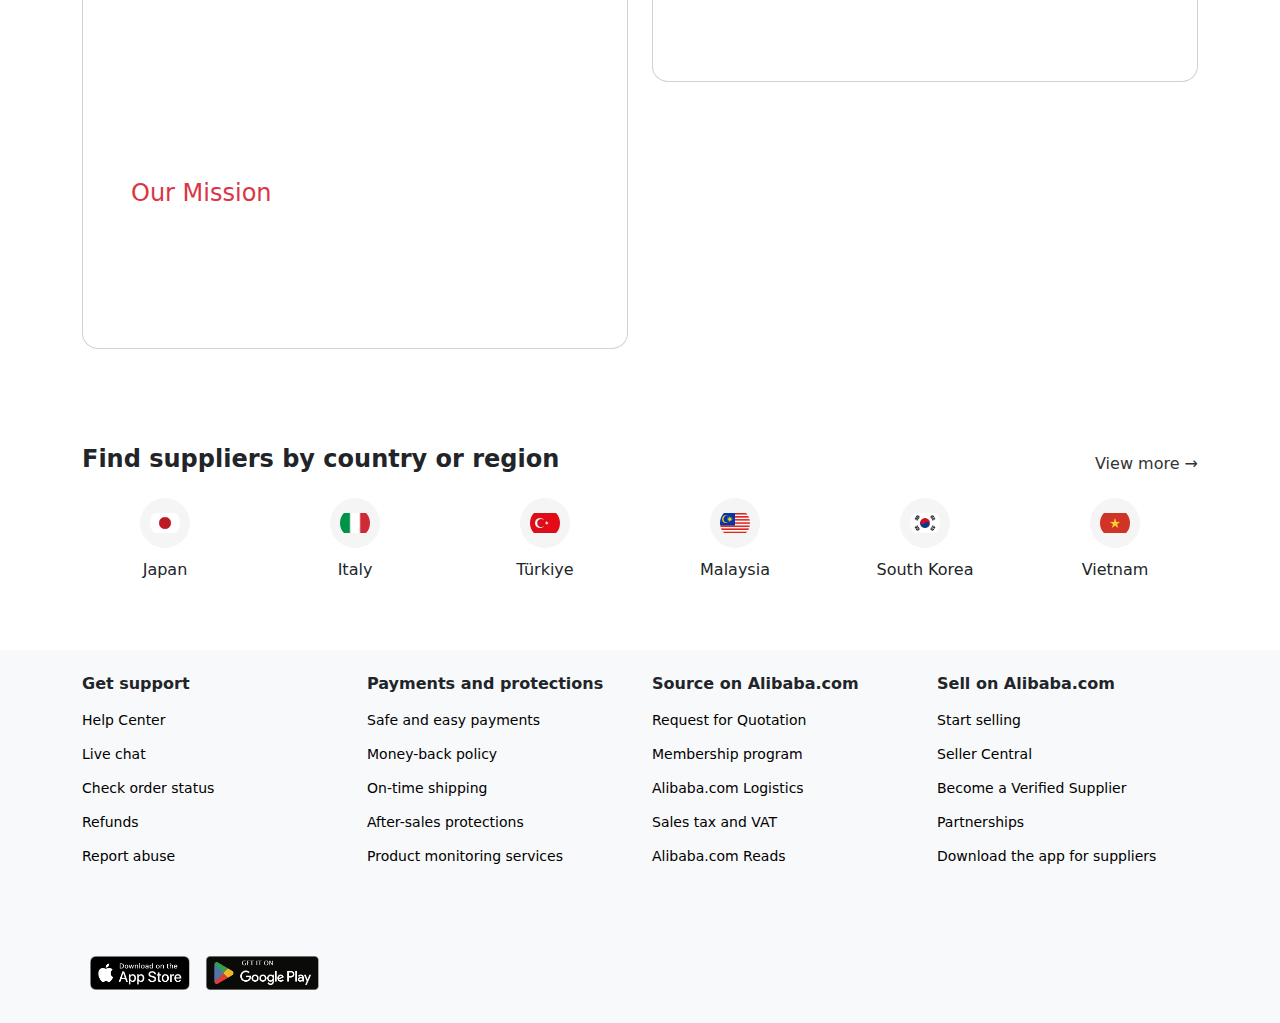
==== commit 8c04bc3b: "saad updated" ====
--- a/index.html
+++ b/index.html
@@ -13,7 +13,7 @@
     <link rel="stylesheet" href="https://cdnjs.cloudflare.com/ajax/libs/font-awesome/6.6.0/css/all.min.css"
         integrity="sha512-Kc323vGBEqzTmouAECnVceyQqyqdsSiqLQISBL29aUW4U/M7pSPA/gEUZQqv1cwx4OnYxTxve5UMg5GT6L4JJg=="
         crossorigin="anonymous" referrerpolicy="no-referrer" />
-    <link rel="stylesheet" href="/assets/css/style.css">
+    <link rel="stylesheet" href="assets/css/styles.css">
 </head>
 
 <body>
@@ -26,7 +26,7 @@
                 <div class="container">
                     <a class="navbar-brand">
                         <img class="mobile-screen"
-                            src="/assets/images/O1CN011ZJg9l24hKaeQlVNh_!!6000000007422-2-tps-1380-165.png"
+                            src="assets/images/O1CN011ZJg9l24hKaeQlVNh_!!6000000007422-2-tps-1380-165.png"
                             height="20px" alt="">
                     </a>
                     <ul class="navbar-nav me-auto mb-2 mb-lg-0">
@@ -36,7 +36,7 @@
                     <li class="nav-item mobile-screen-2">
                         <div class="map text-white">
                             <em>Deliver to:</em> <br>
-                            <img height="15px" src="/assets/images/cn.png" alt="Logo"> CN
+                            <img height="15px" src="assets/images/cn.png" alt="Logo"> CN
                         </div>
                         <i class="ms-4 fs-5 text-white fa-solid fa-globe"></i>
                         <i class="ms-4 fs-5 fa-regular fa-user text-white"></i>
@@ -129,7 +129,7 @@
             <div class="row">
                 <div class="col-lg-3">
                     <div class="card card-section2 text-white mt-5">
-                        <img class="im1" src="/assets/images/O1CN01tbfptg1Fv1tsyww7q_!!6000000000548-2-tps-96-96.png">
+                        <img class="im1" src="assets/images/O1CN01tbfptg1Fv1tsyww7q_!!6000000000548-2-tps-96-96.png">
                         <div class="card-body">
                             <h5 class="card-title">Millions of business offerings</h5>
                             <p class="card-text">
@@ -140,7 +140,7 @@
                 </div>
                 <div class="col-lg-3">
                     <div class="card card-section2 text-white mt-5">
-                        <img class="im1" src="/assets/images/O1CN01VxEwc91YXeNmcyV6j_!!6000000003069-2-tps-96-96.png">
+                        <img class="im1" src="assets/images/O1CN01VxEwc91YXeNmcyV6j_!!6000000003069-2-tps-96-96.png">
                         <div class="card-body">
                             <h5 class="card-title">Assured quality and transactions</h5>
                             <p class="card-text">
@@ -152,7 +152,7 @@
                 </div>
                 <div class="col-lg-3">
                     <div class="card card-section2 text-white mt-5">
-                        <img class="im1" src="/assets/images/O1CN01WxanpW1Hv9ESW9cfs_!!6000000000819-2-tps-96-96.png">
+                        <img class="im1" src="assets/images/O1CN01WxanpW1Hv9ESW9cfs_!!6000000000819-2-tps-96-96.png">
                         <div class="card-body">
                             <h5 class="card-title">One-stop trading solution</h5>
                             <p class="card-text">
@@ -164,7 +164,7 @@
                 </div>
                 <div class="col-lg-3 mb-5">
                     <div class="card card-section2 text-white mt-5">
-                        <img class="im1" src="/assets/images/O1CN010nrLfB25RaSKdVtHu_!!6000000007523-2-tps-96-96.webp">
+                        <img class="im1" src="assets/images/O1CN010nrLfB25RaSKdVtHu_!!6000000007523-2-tps-96-96.webp">
                         <div class="card-body">
                             <h5 class="card-title">Tailored trading experience</h5>
                             <p class="card-text">
@@ -397,7 +397,7 @@
                             <div class="row">
                                 <div class="col-6">
                                     <div class="card my-2 ms-2 rounded-4">
-                                        <img src="/assets/images/Hfa27fa6d459b47a7beda1aabf3a4c1e6s.png_350x350.png"
+                                        <img src="assets/images/Hfa27fa6d459b47a7beda1aabf3a4c1e6s.png_350x350.png"
                                             class="card-img-top img-fluid" height="100px">
                                     </div>
                                 </div>
@@ -418,7 +418,7 @@
                             <div class="row">
                                 <div class="col-6">
                                     <div class="card my-2 ms-2 rounded-4">
-                                        <img src="/assets/images/A7b042346af3a4edba41812e1aefd6ab1R.jpg_350x350.jpg"
+                                        <img src="assets/images/A7b042346af3a4edba41812e1aefd6ab1R.jpg_350x350.jpg"
                                             class="card-img-top img-fluid" height="100px">
                                     </div>
                                 </div>
@@ -434,7 +434,7 @@
                                 <h5>Deals on Best Seller</h5>
                             </div>
                             <div class="row">
-                                <img src="/assets/images/H263aeb563d3f45f182fed3e39c3ceb386.jpg_350x350.jpg"
+                                <img src="assets/images/H263aeb563d3f45f182fed3e39c3ceb386.jpg_350x350.jpg"
                                     class="img-fluid" height="330px">
                             </div>
                         </div>
@@ -551,42 +551,42 @@
                         <div class="row text-center">
                             <div class="col-6 col-md-2">
                                 <div class="country-box">
-                                    <img src="/assets/images/TB1aUq6cgoQMeJjy0FoXXcShVXa-48-48.png" alt="Japan"
+                                    <img src="assets/images/TB1aUq6cgoQMeJjy0FoXXcShVXa-48-48.png" alt="Japan"
                                         class="flag-img">
                                     <p>Japan</p>
                                 </div>
                             </div>
                             <div class="col-6 col-md-2">
                                 <div class="country-box">
-                                    <img src="/assets/images/TB1U8_xAeH2gK0jSZJnXXaT1FXa-268-179.jpg" alt="Italy"
+                                    <img src="assets/images/TB1U8_xAeH2gK0jSZJnXXaT1FXa-268-179.jpg" alt="Italy"
                                         class="flag-img">
                                     <p>Italy</p>
                                 </div>
                             </div>
                             <div class="col-6 col-md-2">
                                 <div class="country-box">
-                                    <img src="/assets/images/TB1QwGEPFXXXXXUaXXXXXXXXXXX-48-48.webp" alt="Türkiye"
+                                    <img src="assets/images/TB1QwGEPFXXXXXUaXXXXXXXXXXX-48-48.webp" alt="Türkiye"
                                         class="flag-img">
                                     <p>Türkiye</p>
                                 </div>
                             </div>
                             <div class="col-6 col-md-2">
                                 <div class="country-box">
-                                    <img src="/assets/images/TB1tQC4PFXXXXaOXpXXXXXXXXXX-48-48.png" alt="Malaysia"
+                                    <img src="assets/images/TB1tQC4PFXXXXaOXpXXXXXXXXXX-48-48.png" alt="Malaysia"
                                         class="flag-img">
                                     <p>Malaysia</p>
                                 </div>
                             </div>
                             <div class="col-6 col-md-2">
                                 <div class="country-box">
-                                    <img src="/assets/images/TB1WVfXPFXXXXXvXpXXXXXXXXXX-48-48.png" alt="South Korea"
+                                    <img src="assets/images/TB1WVfXPFXXXXXvXpXXXXXXXXXX-48-48.png" alt="South Korea"
                                         class="flag-img">
                                     <p>South Korea</p>
                                 </div>
                             </div>
                             <div class="col-6 col-md-2">
                                 <div class="country-box">
-                                    <img src="/assets/images/TB1fky3PFXXXXcuXpXXXXXXXXXX-48-48.png" alt="Vietnam"
+                                    <img src="assets/images/TB1fky3PFXXXXcuXpXXXXXXXXXX-48-48.png" alt="Vietnam"
                                         class="flag-img">
                                     <p>Vietnam</p>
                                 </div>
@@ -665,9 +665,9 @@
             <!-- App Store Links -->
             <div class="row mt-4">
                 <div class="col d-flex supplier-2">
-                    <a href="#"><img src="/assets/images/O1CN01i9Aj641atkjJJ9I6y_!!6000000003388-2-tps-396-132.png"
+                    <a href="#"><img src="assets/images/O1CN01i9Aj641atkjJJ9I6y_!!6000000003388-2-tps-396-132.png"
                             alt="App Store" class="img-fluid mx-2 h-50"></a>
-                    <a href="#"><img src="/assets/images/O1CN018KnDNq1JleFgkjLRq_!!6000000001069-2-tps-447-132.png"
+                    <a href="#"><img src="assets/images/O1CN018KnDNq1JleFgkjLRq_!!6000000001069-2-tps-447-132.png"
                             alt="Google Play" class="img-fluid mx-2 h-50"></a>
                 </div>
             </div>
--- a/assets/css/styles.css
+++ b/assets/css/styles.css
@@ -0,0 +1,671 @@
+* {
+    margin: 0;
+    padding: 0;
+    box-sizing: border-box;
+}
+
+.nav-sec-mar {
+    margin-top: 85px !important;
+}
+
+.main-nav li {
+    display: flex;
+    justify-content: space-between !important;
+}
+
+.main-img {
+    background-image: url('../assets/images/O1CN01ustqhi1Tz44lu4arh_!!6000000002452-0-tps-3840-1248.jpg_q60.webp');
+    background-size: cover;
+    background-repeat: no-repeat;
+    background-position: center;
+
+    /* display: flex; */
+    min-height: 100vh;
+    /* width: auto; */
+
+
+}
+
+.button {
+    background-color: #f60;
+}
+
+.button-2 {
+    background: transparent;
+    border: 1px solid white;
+}
+
+.end {
+    display: flex;
+    justify-content: space-between;
+    padding: 0 40px;
+    width: 100%;
+}
+
+.card-section {
+    background-color: #3a190b;
+    /* width: 100%; */
+
+
+}
+
+.card-section2 {
+    background-color: hsla(0, 0%, 100%, .03);
+    margin: 10px;
+    min-height: 338px;
+    border-radius: 26px;
+    padding: 40px 20px;
+    /* width: 276px; */
+    text-decoration: none;
+
+}
+
+.card-section2 p {
+    font-size: 16px;
+    height: auto;
+    letter-spacing: 0;
+    line-height: 22px;
+    min-height: 88px;
+}
+
+.card-section2 h5 {
+    font-size: 24px;
+    letter-spacing: 0;
+    line-height: 30px;
+    margin: 20px 0;
+    min-height: 60px;
+}
+
+.im1 {
+    width: 60px;
+    height: auto;
+
+}
+
+.card-section2:hover {
+    background-color: darkred;
+
+}
+
+.decoration {
+    text-decoration: none;
+}
+
+.category-item {
+    text-align: center;
+    margin: 15px;
+}
+
+.category-item i {
+    font-size: 2rem;
+    display: block;
+    margin-bottom: 10px;
+}
+
+.category-name {
+    font-size: 1rem;
+    font-weight: 500;
+}
+
+
+@media (max-width: 768px) {
+    .category-item i {
+        font-size: 1.9rem;
+    }
+
+    .category-name {
+        font-size: 0.9rem;
+    }
+
+    .button {
+        margin-left: 10px;
+        top: 10px;
+    }
+}
+
+.category-item {
+    text-align: center;
+    padding: 20px;
+    height: 150px;
+    width: 150px;
+    border-radius: 50%;
+    border: 1px solid #ccc;
+    margin: 10px;
+    transition: transform 0.3s ease;
+    display: flex;
+    justify-content: center;
+    align-items: center;
+    flex-direction: column;
+}
+
+
+.category-item:hover {
+    border: 2px solid orangered;
+
+}
+
+.category-item:hover {
+    transform: scale(1.1);
+}
+
+
+
+.sampal-image {
+    background-image: url(../assets/images/O1CN01Lcuxd21Gs6zkRBFHe_!!6000000000677-2-tps-920-920.webp);
+    background-size: cover;
+    background-repeat: no-repeat;
+    height: 350px;
+    border-radius: 40px;
+    margin-bottom: 20px;
+}
+
+.sampal-image3 {
+    background-image: url(../assets/images/O1CN01twP5Jv1tjCIiCOQAv_!!6000000005937-2-tps-920-920.jpeg);
+    background-size: cover;
+    background-repeat: no-repeat;
+    height: 350px;
+    border-radius: 40px;
+    margin-bottom: 20px;
+}
+
+.sampal-image2 {
+    background-image: url(../assets/images/O1CN01blSupV1NpY5ZcwvIj_!!6000000001619-2-tps-920-920.jpeg);
+    background-size: cover;
+    background-repeat: no-repeat;
+    height: 350px;
+    border-radius: 40px;
+    margin-bottom: 20px;
+}
+
+.text-one {
+    display: flex;
+    align-items: start;
+
+}
+
+.text-two {
+    display: flex;
+    align-items: end;
+    bottom: 0;
+    color: #fff;
+    height: 250px;
+
+
+}
+
+.bg-image {
+    background-image: url(../assets/images/O1CN01ZU454s273tH4l7azv_!!6000000007742-0-tps-3000-1394.jpg_q60.webp);
+    background-size: cover;
+    background-repeat: no-repeat;
+    height: 700px;
+}
+
+.bg-image-2 {
+    background-image: url(../assets/images/O1CN01FaQ37w1Zb91Cymass_!!6000000003212-0-tps-1920-456.jpg_q60.jpg);
+    background-size: cover;
+    background-repeat: no-repeat;
+    height: 400px;
+
+}
+
+.button2 {
+    display: flex;
+    align-items: center;
+    justify-content: center;
+    background-color: #f60;
+    flex-direction: column;
+}
+
+.decoration {
+    list-style: none;
+    font-size: 14px;
+    line-height: 25px;
+
+}
+
+.decoration-2 {
+    margin-bottom: 20px;
+    font-weight: 700;
+    font-size: 16px;
+    line-height: 22px
+}
+
+
+.type {
+    display: flex;
+    align-items: center;
+    gap: 20px;
+
+}
+
+.type-2 {
+    display: flex;
+    justify-content: center;
+    align-items: center;
+    flex-direction: column;
+    text-align: center;
+}
+
+.type3 {
+    display: flex;
+    align-items: center;
+    justify-content: center;
+    text-align: center;
+}
+
+.type4 {
+
+    text-align: center;
+}
+
+.type5 {
+    display: flex;
+    align-items: center;
+    justify-content: center;
+    text-align: center;
+
+}
+
+.mobile-screen-2 {
+    display: flex;
+    align-items: center;
+    justify-content: center;
+    margin-top: 10px;
+}
+
+
+
+@media (min-width:320px) and (max-width:720px) {
+    .type {
+        display: inline-flex;
+        /* justify-content: center;
+        align-items: center; */
+        flex-direction: row;
+        text-align: center;
+    }
+
+    .type2 {
+        display: flex;
+        justify-content: center;
+        align-items: center;
+        flex-direction: row;
+        text-align: center;
+    }
+
+    .mobile-screen {
+        width: 130px;
+    }
+
+
+    .buttons-section {
+        display: flex;
+        justify-content: start;
+        flex-direction: row;
+        align-items: start;
+        gap: 10px;
+    }
+
+    .two-buttons {
+        gap: 10px;
+        margin: 10px;
+        margin-bottom: 10px;
+    }
+
+    .button-2 {
+        background-color: black;
+        margin: 2px;
+        padding: 5px;
+    }
+
+
+
+}
+
+@media (max-width:768px) {
+    .type3 {
+        display: flex;
+        justify-content: center;
+        align-items: center;
+        flex-direction: column;
+        text-align: center;
+    }
+
+    .type4 {
+        display: flex;
+        justify-content: center;
+        align-items: center;
+        /* flex-direction: column; */
+    }
+
+    .type-1 {
+        display: flex;
+        justify-content: center;
+        align-items: center;
+        flex-direction: column;
+        text-align: center;
+    }
+
+    .type-2 {
+        display: flex;
+        justify-content: center;
+        align-items: center;
+        flex-direction: column;
+        text-align: center;
+    }
+
+    .apps {
+        display: flex;
+        align-items: center;
+        justify-content: center;
+        text-align: center;
+        margin-left: 12px;
+    }
+}
+
+/* products sells section */
+.business-needs h2 {
+    font-size: 28px;
+    font-weight: bold;
+}
+
+.stat-box {
+    border-left: 1px solid #e0e0e0;
+    padding: 15px;
+}
+
+.text-orange {
+    color: #ff6a00;
+    /* Adjust the orange color as per your preference */
+}
+
+.stat-box h3 {
+    font-size: 24px;
+    font-weight: bold;
+    margin-bottom: 5px;
+}
+
+.stat-box p {
+    font-size: 16px;
+    margin: 0;
+    color: #333;
+}
+
+@media (max-width: 768px) {
+    .stat-box {
+        border-left: none;
+    }
+}
+
+/* missions imsges */
+.bg-mission {
+    background-image: url(../assets/images/O1CN01ZUhAEZ1plFc5piQ6Z_!!6000000005400-0-tps-1408-1200.jpg_q60.jpg);
+    background-repeat: no-repeat;
+    background-size: cover;
+    background-position: center;
+    /* height: 500px; */
+    color: white;
+    height: 85vh;
+    width: 95%;
+    position: relative;
+
+}
+
+.bg-mission-1 {
+    background-image: url(../assets/images/O1CN01AuT5oO1CpaMXEBGOd_!!6000000000130-0-tps-1410-646.jpg_q60.jpg);
+    background-repeat: no-repeat;
+    background-size: cover;
+    height: 250px;
+    /* height: 50vh; */
+    width: 100%;
+    background-position: center;
+}
+
+.bg-mission-2 {
+    background-image: url(../assets/images/O1CN01KXAelN1CWLiBLU7x9_!!6000000000088-0-tps-1408-490.jpg_q60.jpg);
+    background-repeat: no-repeat;
+    background-size: cover;
+    height: 200px;
+    /* height: 85vh; */
+    width: 100%;
+    background-position: center;
+}
+
+/* flags with country */
+.supplier-countries h2 {
+    font-size: 24px;
+    font-weight: bold;
+}
+
+.view-more {
+    font-size: 16px;
+    font-weight: 500;
+    color: #333;
+    text-decoration: none;
+}
+
+.view-more:hover {
+    text-decoration: underline;
+}
+
+.country-box {
+    display: flex;
+    flex-direction: column;
+    align-items: center;
+    margin-bottom: 20px;
+}
+
+.flag-img {
+    width: 50px;
+    /* Adjust size based on preference */
+    height: 50px;
+    object-fit: contain;
+    border-radius: 50%;
+    background-color: #f5f5f5;
+    padding: 10px;
+    margin-bottom: 10px;
+}
+
+.country-box p {
+    font-size: 16px;
+    font-weight: 500;
+    margin: 0;
+}
+
+@media (max-width: 768px) {
+    .flag-img {
+        width: 40px;
+        height: 40px;
+    }
+}
+
+
+
+/* footer section css  */
+
+.footer a {
+    text-decoration: none;
+    color: #000;
+}
+
+.footer a:hover {
+    text-decoration: underline;
+    color: #007bff;
+}
+
+.footer .img-fluid {
+    max-width: 200px;
+    height: auto;
+}
+
+.footer h5 {
+    font-size: 16px;
+    font-weight: bold;
+    margin-bottom: 15px;
+}
+
+.footer ul {
+    padding-left: 0;
+    list-style-type: none;
+}
+
+.footer ul li {
+    margin-bottom: 10px;
+}
+
+.footer ul li a {
+    font-size: 14px;
+}
+
+.footer .social-icons a {
+    color: #000;
+    transition: color 0.3s;
+}
+
+.footer .social-icons a:hover {
+    color: #007bff;
+}
+
+/* frequantly searches  */
+/* another responsive */
+.search-container {
+    display: flex;
+    flex-direction: column;
+    align-items: flex-start;
+    width: 100%;
+    max-width: 800px;
+    margin: 20px auto;
+}
+
+.input-group {
+    display: flex;
+    width: 100%;
+    position: relative;
+}
+
+.form-control {
+    flex-grow: 1;
+    padding: 10px 15px;
+    border-radius: 20px 0 0 20px;
+    border: 1px solid #ddd;
+    outline: none;
+}
+
+.search-icons {
+    background-color: transparent;
+    border: none;
+    display: flex;
+    align-items: center;
+    padding: 0 15px;
+    font-size: 18px;
+    color: #666;
+    position: relative;
+    /* Default position */
+}
+
+.btn-orange {
+    background-color: #ff6a00;
+    color: #fff;
+    border-radius: 0 20px 20px 0;
+    border: none;
+    padding: 10px 20px;
+}
+
+.frequent-searches {
+    margin-top: 15px;
+}
+
+.frequent-searches p {
+    margin-bottom: 10px;
+    font-size: 16px;
+    color: #333;
+}
+
+.frequent-searches ul {
+    list-style: none;
+    padding: 0;
+    margin: 0;
+    display: flex;
+    gap: 10px;
+    flex-wrap: wrap;
+}
+
+.frequent-searches li {
+    background-color: #f1f1f1;
+    border-radius: 20px;
+    padding: 5px 15px;
+}
+
+.frequent-searches li a {
+    text-decoration: none;
+    color: #333;
+}
+
+/* Responsive Design */
+@media (max-width: 768px) {
+    .form-control {
+        padding: 8px 10px;
+        border-radius: 20px;
+    }
+
+    .search-icons {
+        position: absolute;
+        right: 60px;
+        top: 50%;
+        transform: translateY(-50%);
+    }
+
+    .btn-orange {
+        padding: 8px 15px;
+    }
+
+    .frequent-searches ul {
+        justify-content: center;
+        /* Center the buttons on mobile */
+        flex-direction: row;
+        /* Keep them horizontal */
+        flex-wrap: wrap;
+        gap: 8px;
+        width: 100%;
+    }
+
+    .frequent-searches li {
+        flex-grow: 1;
+        display: flex;
+        justify-content: center;
+    }
+
+    .supplier {
+        justify-content: center;
+        /* Center the buttons on mobile */
+        flex-direction: row;
+        /* Keep them horizontal */
+        flex-wrap: wrap;
+        gap: 8px;
+        width: 100%;
+    }
+
+    .supplier-2 {
+        justify-content: center;
+
+    }
+}
+
+/* sign up  */
+@media (max-width: 768px) {
+
+    .sign-up-btn {
+        order: 1;
+        margin-left: auto;
+    }
+
+
+    .mobile-screen-2 .map,
+    .mobile-screen-2 .fa-globe,
+    .mobile-screen-2 .fa-user {
+        display: none;
+    }
+
+    .mobile-screen {
+        flex-grow: 1;
+    }
+}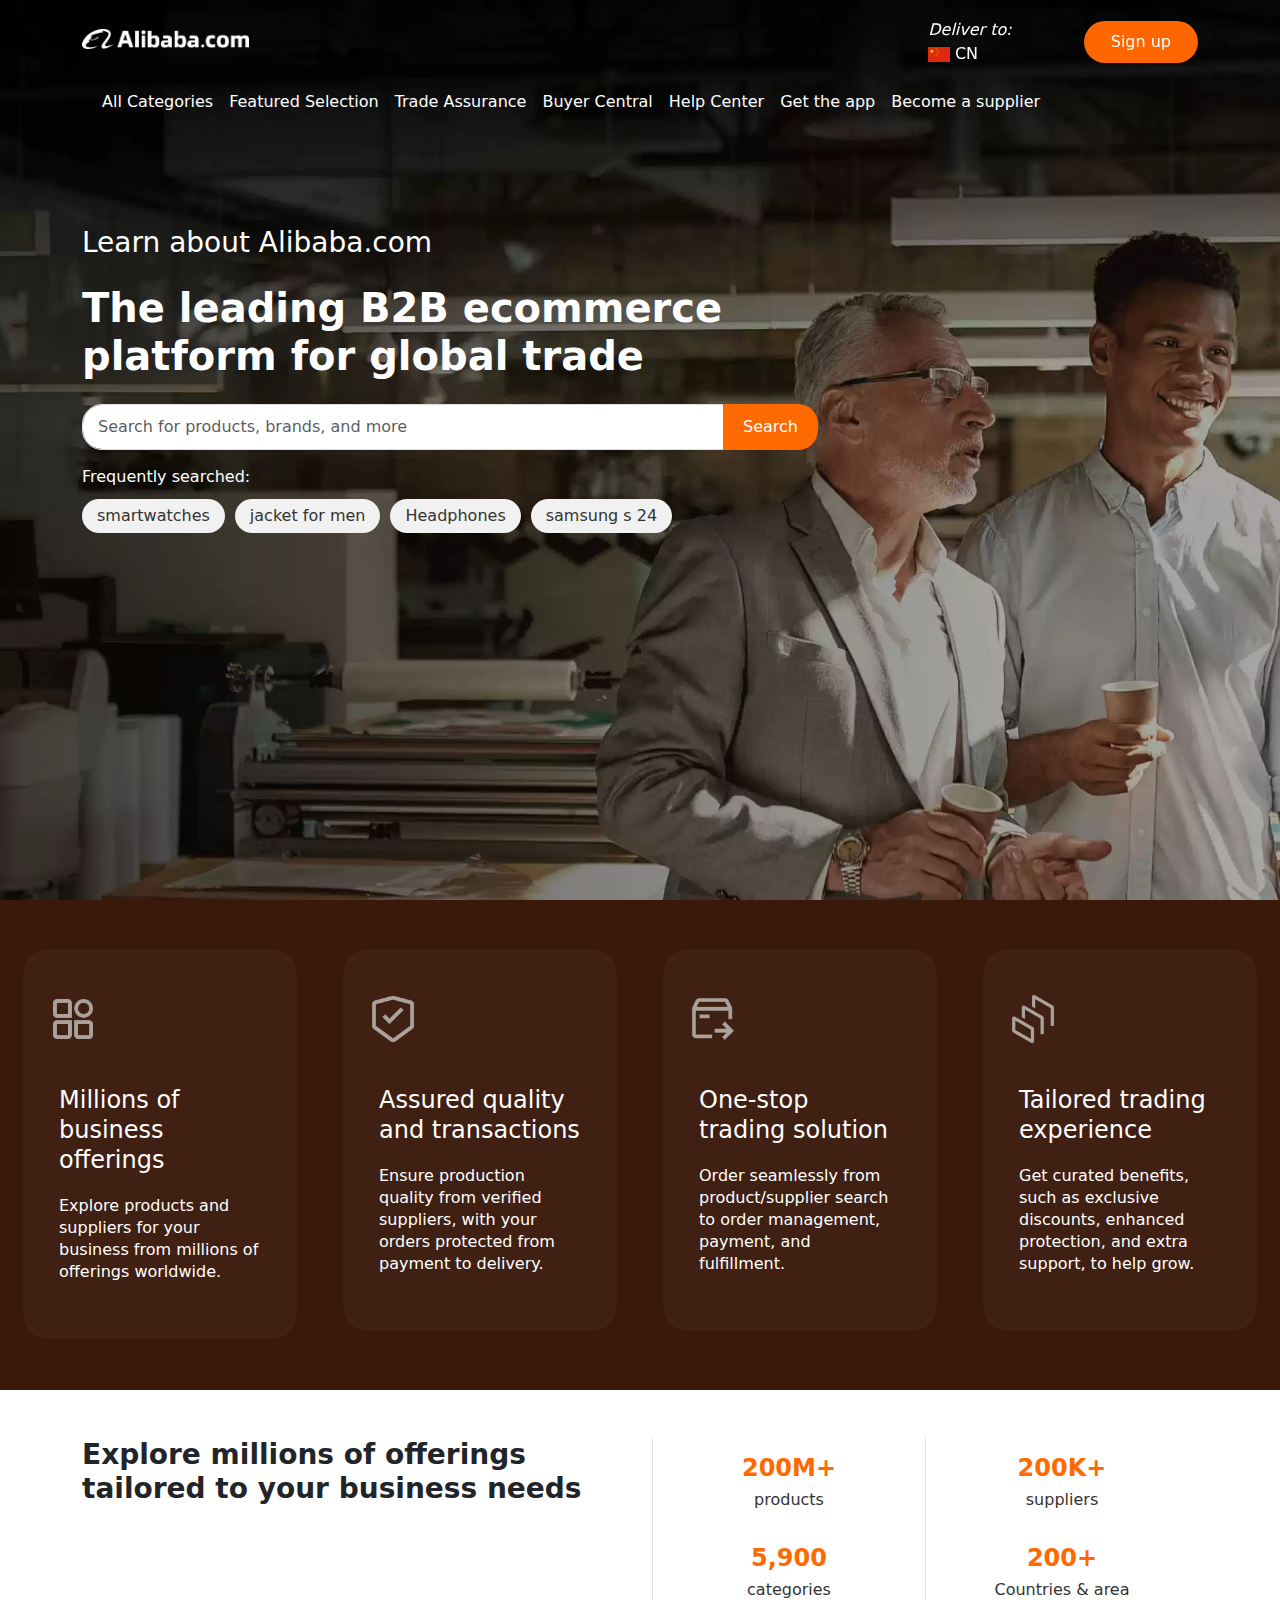
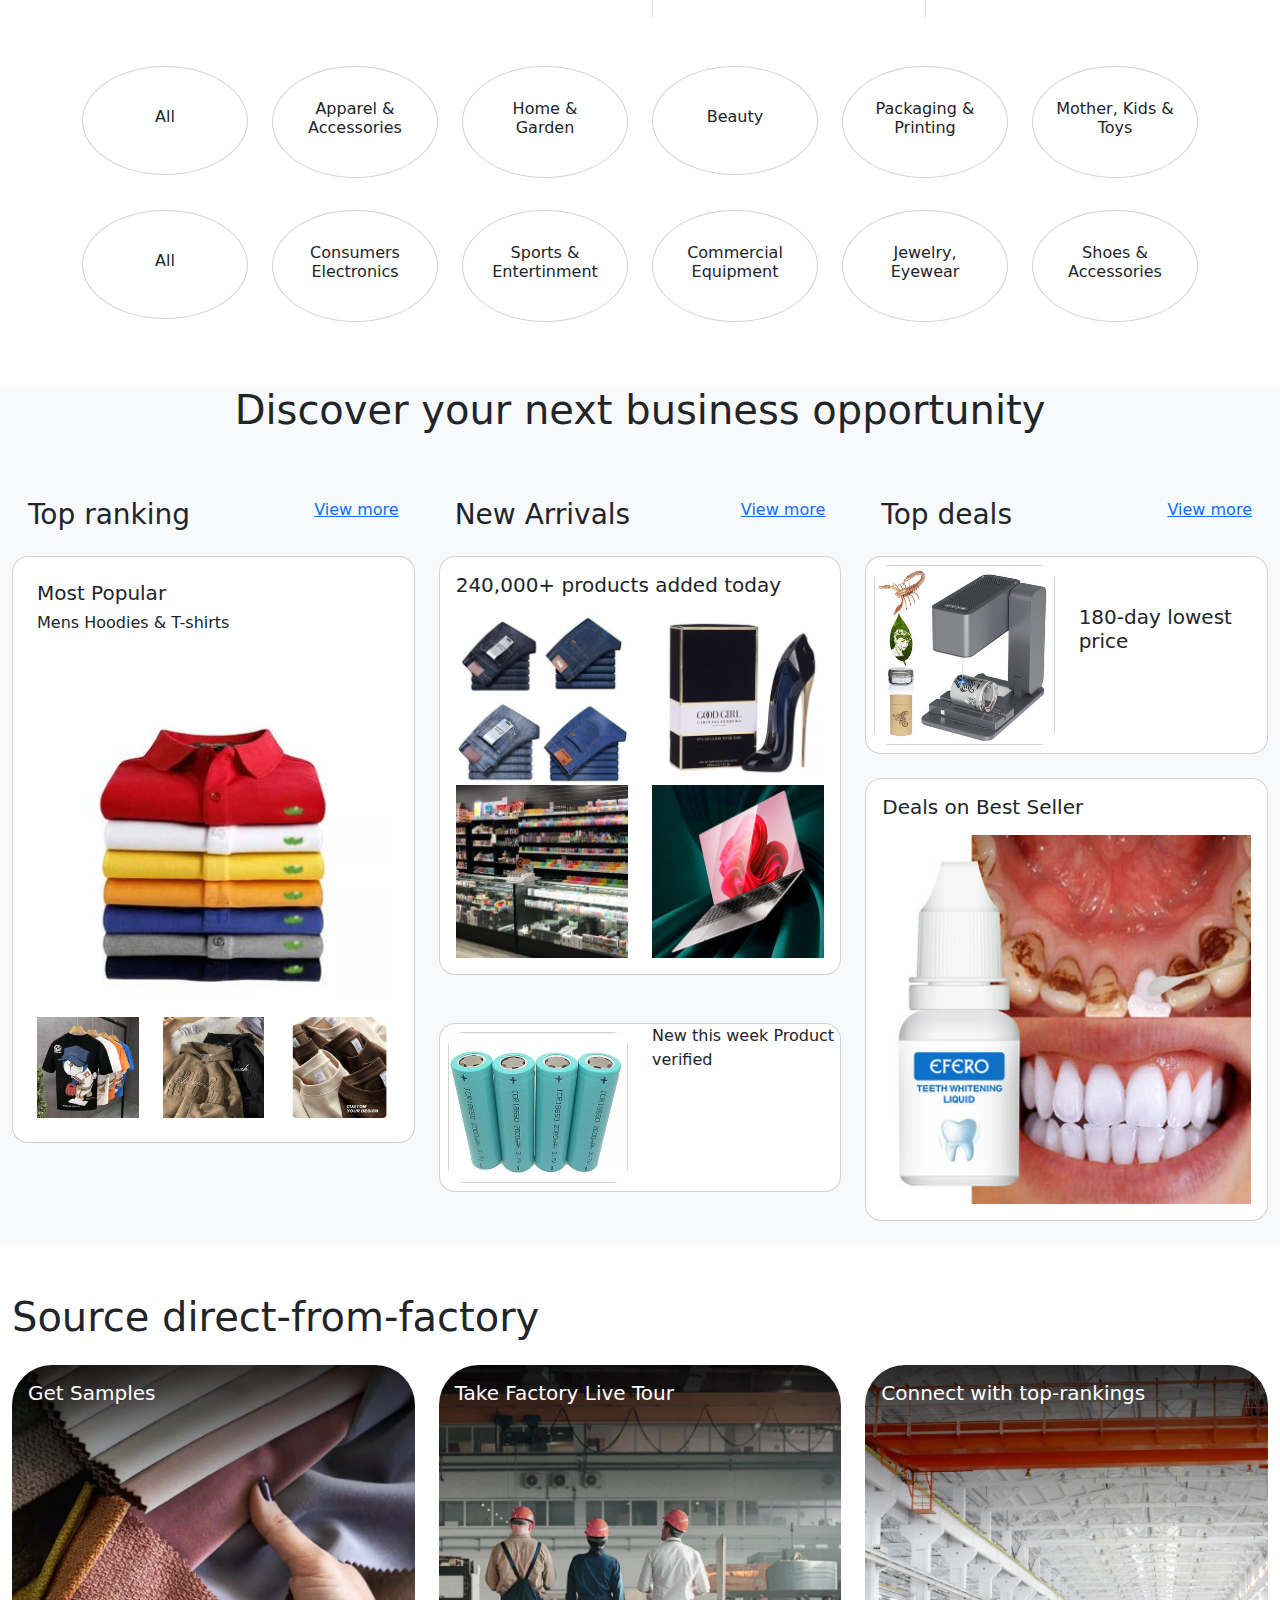
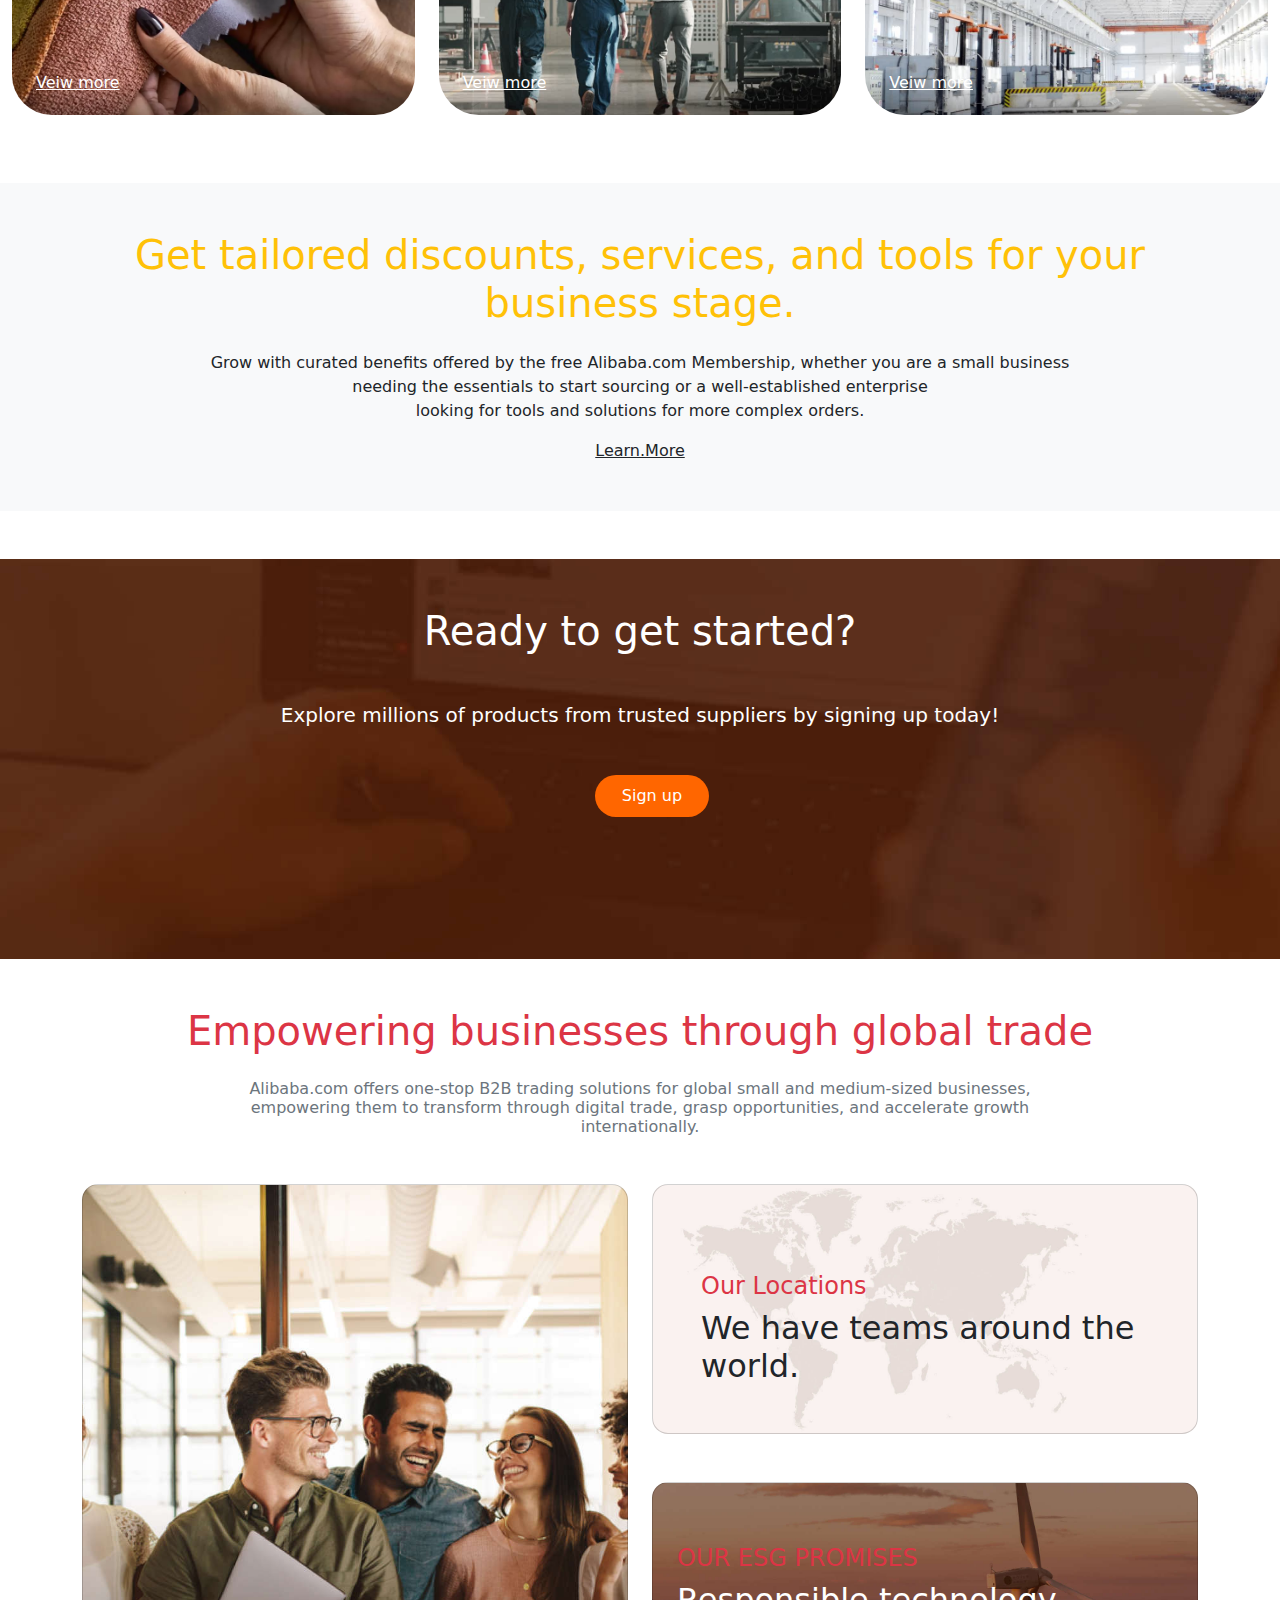
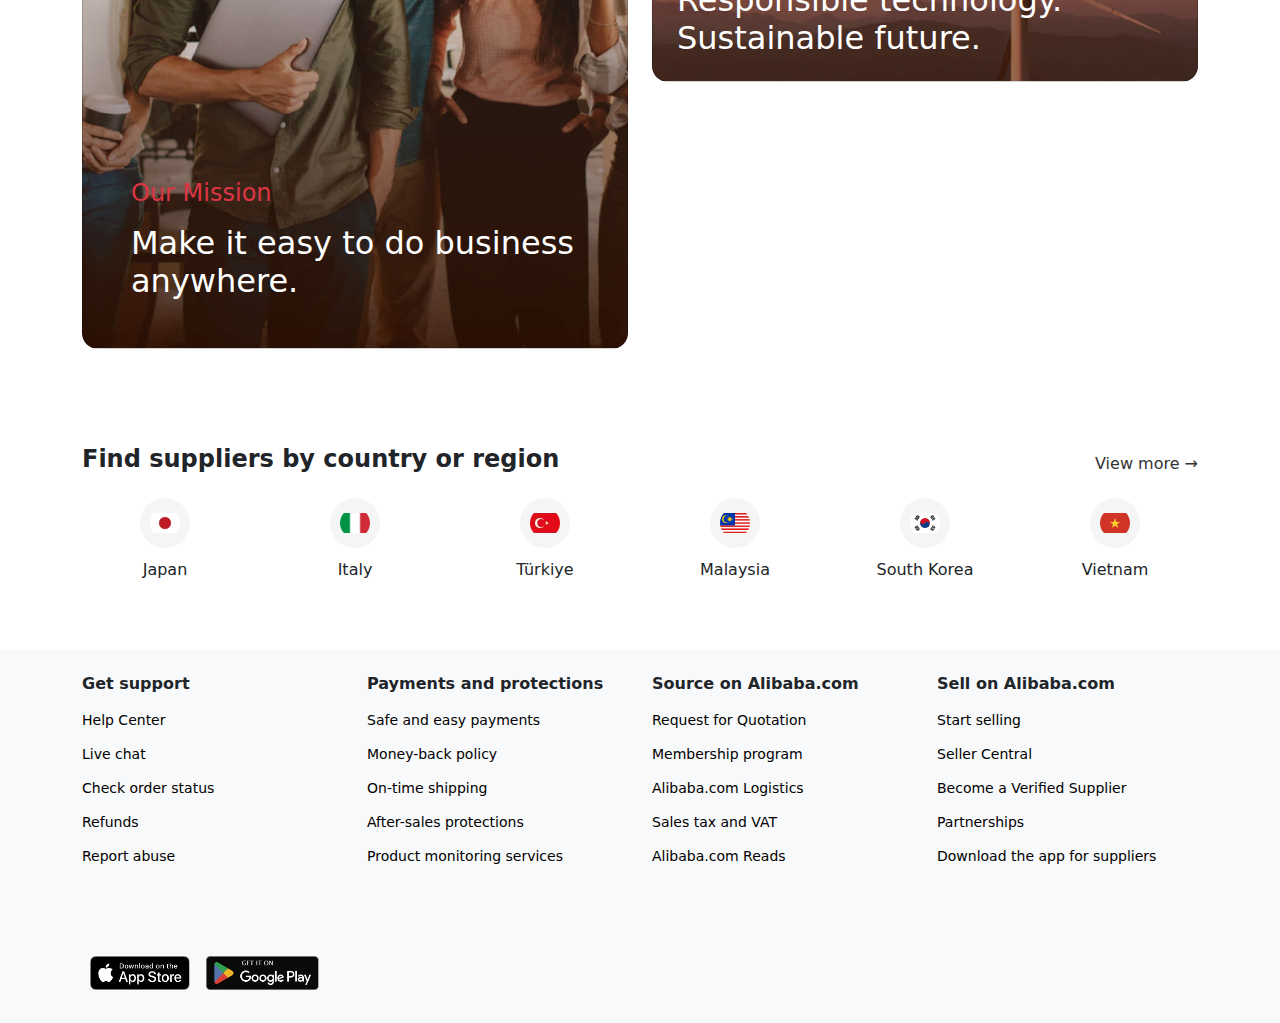
==== commit 9d53571e: "Saad Updated" ====
--- a/index.html
+++ b/index.html
@@ -26,7 +26,7 @@
                 <div class="container">
                     <a class="navbar-brand">
                         <img class="mobile-screen"
-                            src="assets/images/O1CN011ZJg9l24hKaeQlVNh_!!6000000007422-2-tps-1380-165.png"
+                            src="../../../assets/images/O1CN011ZJg9l24hKaeQlVNh_!!6000000007422-2-tps-1380-165.png"
                             height="20px" alt="">
                     </a>
                     <ul class="navbar-nav me-auto mb-2 mb-lg-0">
@@ -36,7 +36,7 @@
                     <li class="nav-item mobile-screen-2">
                         <div class="map text-white">
                             <em>Deliver to:</em> <br>
-                            <img height="15px" src="assets/images/cn.png" alt="Logo"> CN
+                            <img height="15px" src="../../../assets/images/cn.png" alt="Logo"> CN
                         </div>
                         <i class="ms-4 fs-5 text-white fa-solid fa-globe"></i>
                         <i class="ms-4 fs-5 fa-regular fa-user text-white"></i>
--- a/assets/css/styles.css
+++ b/assets/css/styles.css
@@ -14,14 +14,14 @@
 }
 
 .main-img {
-    background-image: url('../assets/images/O1CN01ustqhi1Tz44lu4arh_!!6000000002452-0-tps-3840-1248.jpg_q60.webp');
+    background-image: url('../../assets/images/O1CN01ustqhi1Tz44lu4arh_!!6000000002452-0-tps-3840-1248.jpg_q60.webp');
     background-size: cover;
     background-repeat: no-repeat;
     background-position: center;
 
-    /* display: flex; */
+
     min-height: 100vh;
-    /* width: auto; */
+
 
 
 }
@@ -44,9 +44,6 @@
 
 .card-section {
     background-color: #3a190b;
-    /* width: 100%; */
-
-
 }
 
 .card-section2 {
@@ -55,7 +52,6 @@
     min-height: 338px;
     border-radius: 26px;
     padding: 40px 20px;
-    /* width: 276px; */
     text-decoration: none;
 
 }
@@ -151,7 +147,7 @@
 
 
 .sampal-image {
-    background-image: url(../assets/images/O1CN01Lcuxd21Gs6zkRBFHe_!!6000000000677-2-tps-920-920.webp);
+    background-image: url('../../assets/images/O1CN01Lcuxd21Gs6zkRBFHe_!!6000000000677-2-tps-920-920.webp');
     background-size: cover;
     background-repeat: no-repeat;
     height: 350px;
@@ -160,7 +156,7 @@
 }
 
 .sampal-image3 {
-    background-image: url(../assets/images/O1CN01twP5Jv1tjCIiCOQAv_!!6000000005937-2-tps-920-920.jpeg);
+    background-image: url('../../assets/images/O1CN01twP5Jv1tjCIiCOQAv_!!6000000005937-2-tps-920-920.jpeg');
     background-size: cover;
     background-repeat: no-repeat;
     height: 350px;
@@ -169,7 +165,7 @@
 }
 
 .sampal-image2 {
-    background-image: url(../assets/images/O1CN01blSupV1NpY5ZcwvIj_!!6000000001619-2-tps-920-920.jpeg);
+    background-image: url('../../assets/images/O1CN01blSupV1NpY5ZcwvIj_!!6000000001619-2-tps-920-920.jpeg');
     background-size: cover;
     background-repeat: no-repeat;
     height: 350px;
@@ -194,14 +190,14 @@
 }
 
 .bg-image {
-    background-image: url(../assets/images/O1CN01ZU454s273tH4l7azv_!!6000000007742-0-tps-3000-1394.jpg_q60.webp);
+    background-image: url('../../assets/images/O1CN01ZU454s273tH4l7azv_!!6000000007742-0-tps-3000-1394.jpg_q60.webp');
     background-size: cover;
     background-repeat: no-repeat;
     height: 700px;
 }
 
 .bg-image-2 {
-    background-image: url(../assets/images/O1CN01FaQ37w1Zb91Cymass_!!6000000003212-0-tps-1920-456.jpg_q60.jpg);
+    background-image: url('../../assets/images/O1CN01FaQ37w1Zb91Cymass_!!6000000003212-0-tps-1920-456.jpg_q60.jpg');
     background-size: cover;
     background-repeat: no-repeat;
     height: 400px;
@@ -278,8 +274,6 @@
 @media (min-width:320px) and (max-width:720px) {
     .type {
         display: inline-flex;
-        /* justify-content: center;
-        align-items: center; */
         flex-direction: row;
         text-align: center;
     }
@@ -334,7 +328,6 @@
         display: flex;
         justify-content: center;
         align-items: center;
-        /* flex-direction: column; */
     }
 
     .type-1 {
@@ -375,7 +368,6 @@
 
 .text-orange {
     color: #ff6a00;
-    /* Adjust the orange color as per your preference */
 }
 
 .stat-box h3 {
@@ -398,11 +390,10 @@
 
 /* missions imsges */
 .bg-mission {
-    background-image: url(../assets/images/O1CN01ZUhAEZ1plFc5piQ6Z_!!6000000005400-0-tps-1408-1200.jpg_q60.jpg);
+    background-image: url('../../assets/images/O1CN01ZUhAEZ1plFc5piQ6Z_!!6000000005400-0-tps-1408-1200.jpg_q60.jpg');
     background-repeat: no-repeat;
     background-size: cover;
     background-position: center;
-    /* height: 500px; */
     color: white;
     height: 85vh;
     width: 95%;
@@ -411,21 +402,19 @@
 }
 
 .bg-mission-1 {
-    background-image: url(../assets/images/O1CN01AuT5oO1CpaMXEBGOd_!!6000000000130-0-tps-1410-646.jpg_q60.jpg);
+    background-image: url('../../assets/images/O1CN01AuT5oO1CpaMXEBGOd_!!6000000000130-0-tps-1410-646.jpg_q60.jpg');
     background-repeat: no-repeat;
     background-size: cover;
     height: 250px;
-    /* height: 50vh; */
     width: 100%;
     background-position: center;
 }
 
 .bg-mission-2 {
-    background-image: url(../assets/images/O1CN01KXAelN1CWLiBLU7x9_!!6000000000088-0-tps-1408-490.jpg_q60.jpg);
+    background-image: url('../../assets/images/O1CN01KXAelN1CWLiBLU7x9_!!6000000000088-0-tps-1408-490.jpg_q60.jpg');
     background-repeat: no-repeat;
     background-size: cover;
     height: 200px;
-    /* height: 85vh; */
     width: 100%;
     background-position: center;
 }
@@ -456,7 +445,6 @@
 
 .flag-img {
     width: 50px;
-    /* Adjust size based on preference */
     height: 50px;
     object-fit: contain;
     border-radius: 50%;
@@ -559,7 +547,6 @@
     font-size: 18px;
     color: #666;
     position: relative;
-    /* Default position */
 }
 
 .btn-orange {
@@ -620,9 +607,7 @@
 
     .frequent-searches ul {
         justify-content: center;
-        /* Center the buttons on mobile */
         flex-direction: row;
-        /* Keep them horizontal */
         flex-wrap: wrap;
         gap: 8px;
         width: 100%;
@@ -636,9 +621,7 @@
 
     .supplier {
         justify-content: center;
-        /* Center the buttons on mobile */
         flex-direction: row;
-        /* Keep them horizontal */
         flex-wrap: wrap;
         gap: 8px;
         width: 100%;
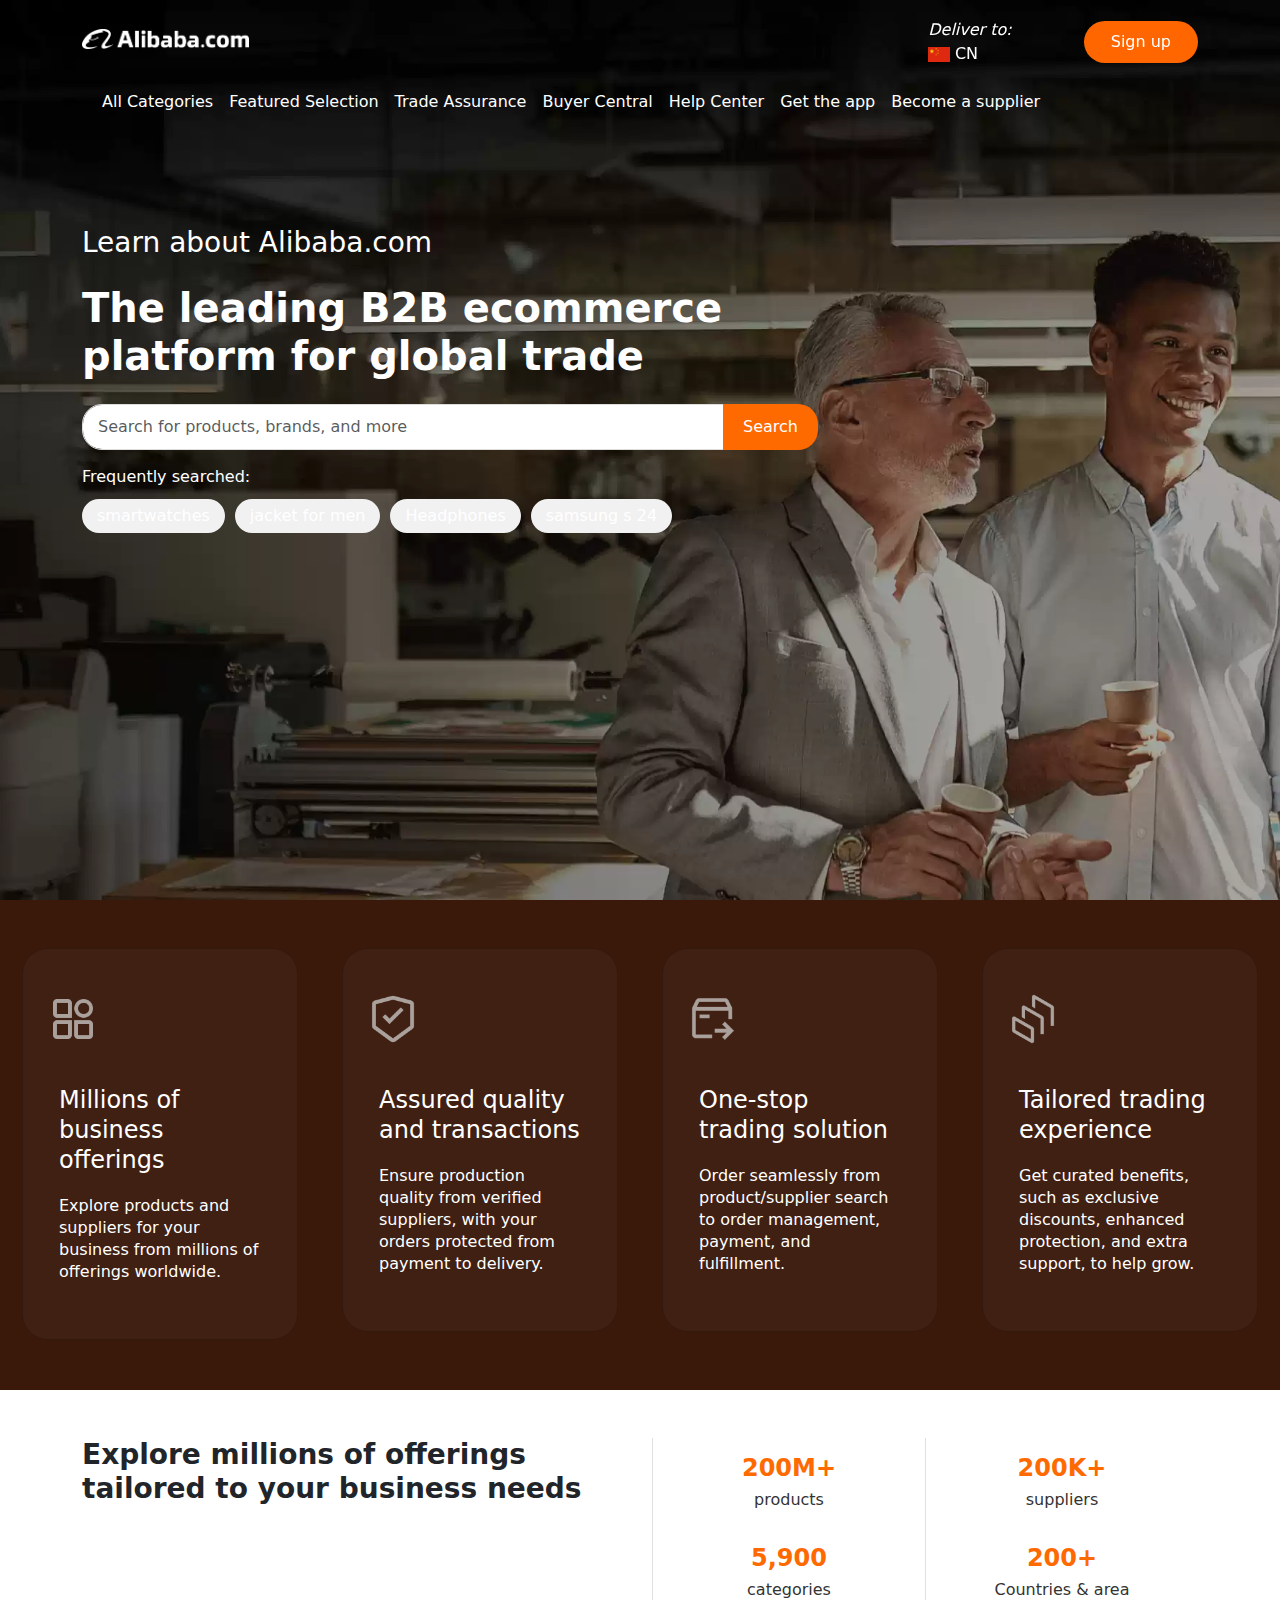
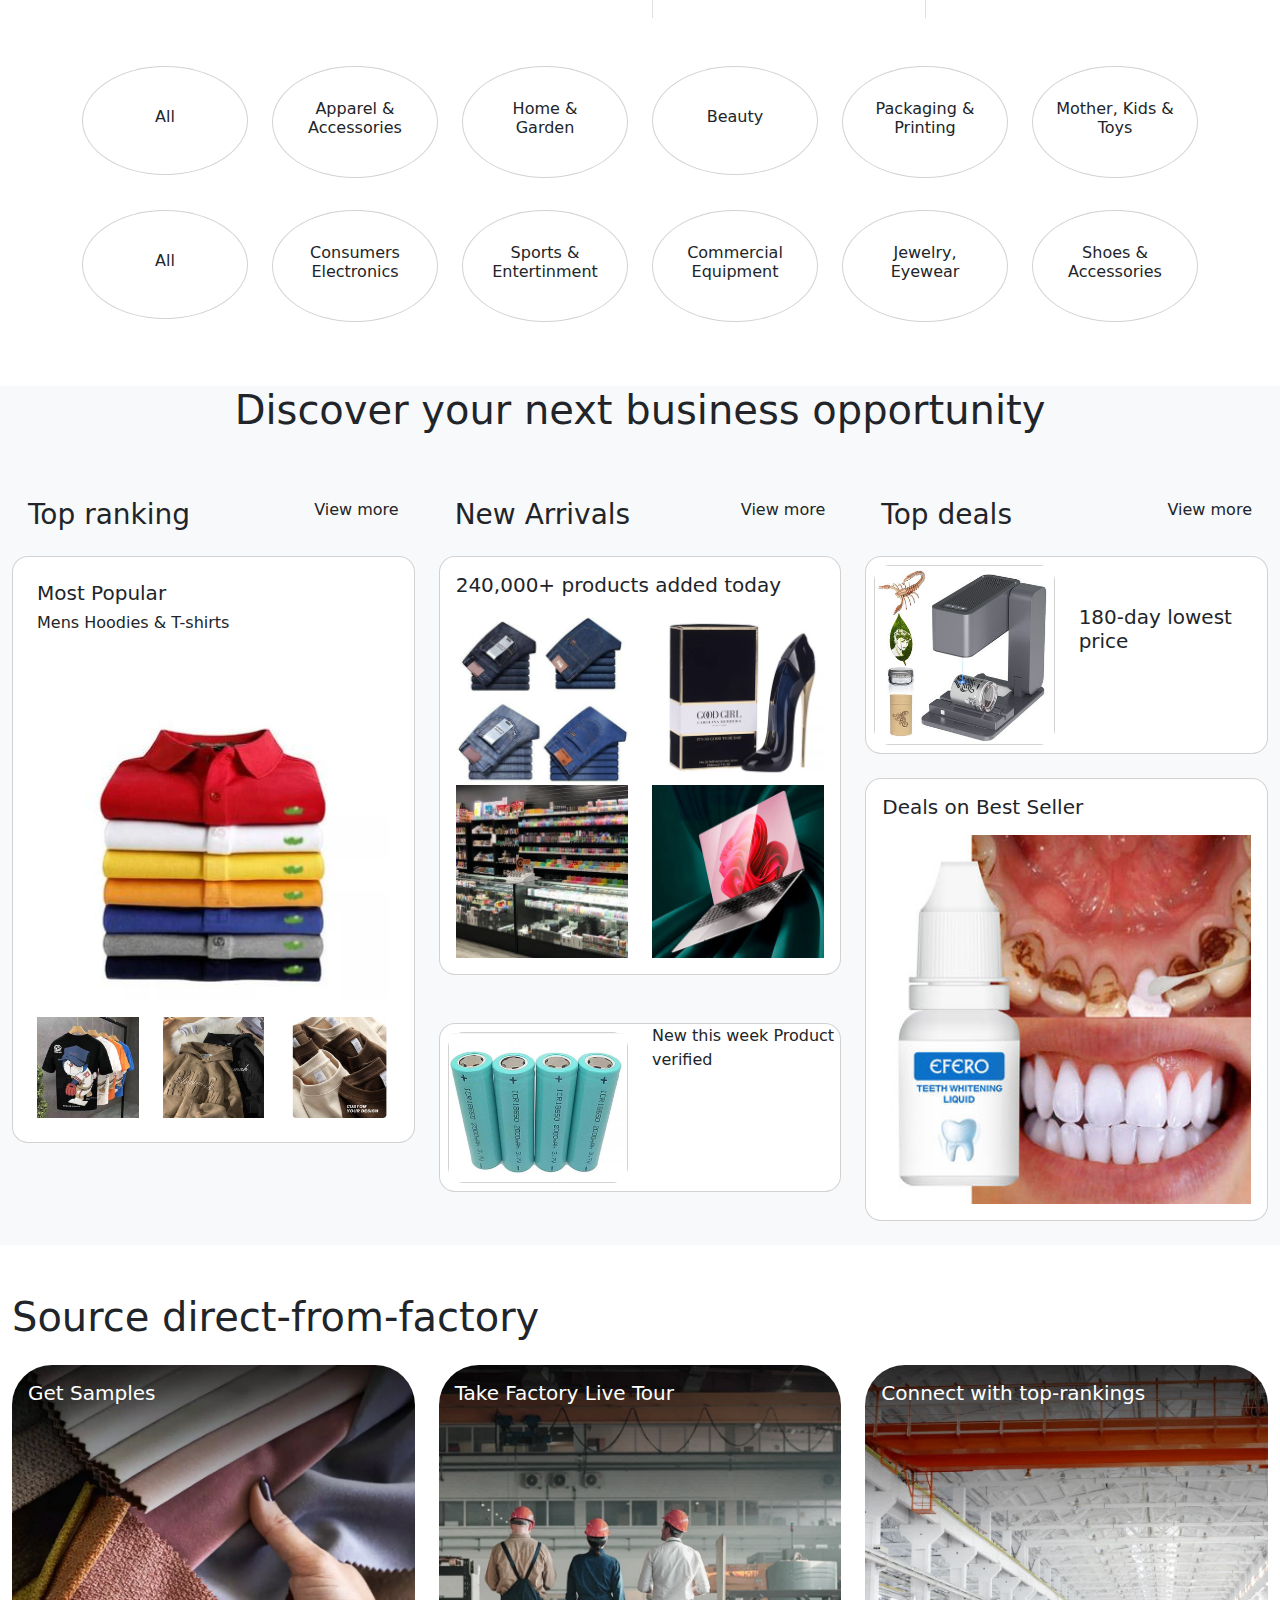
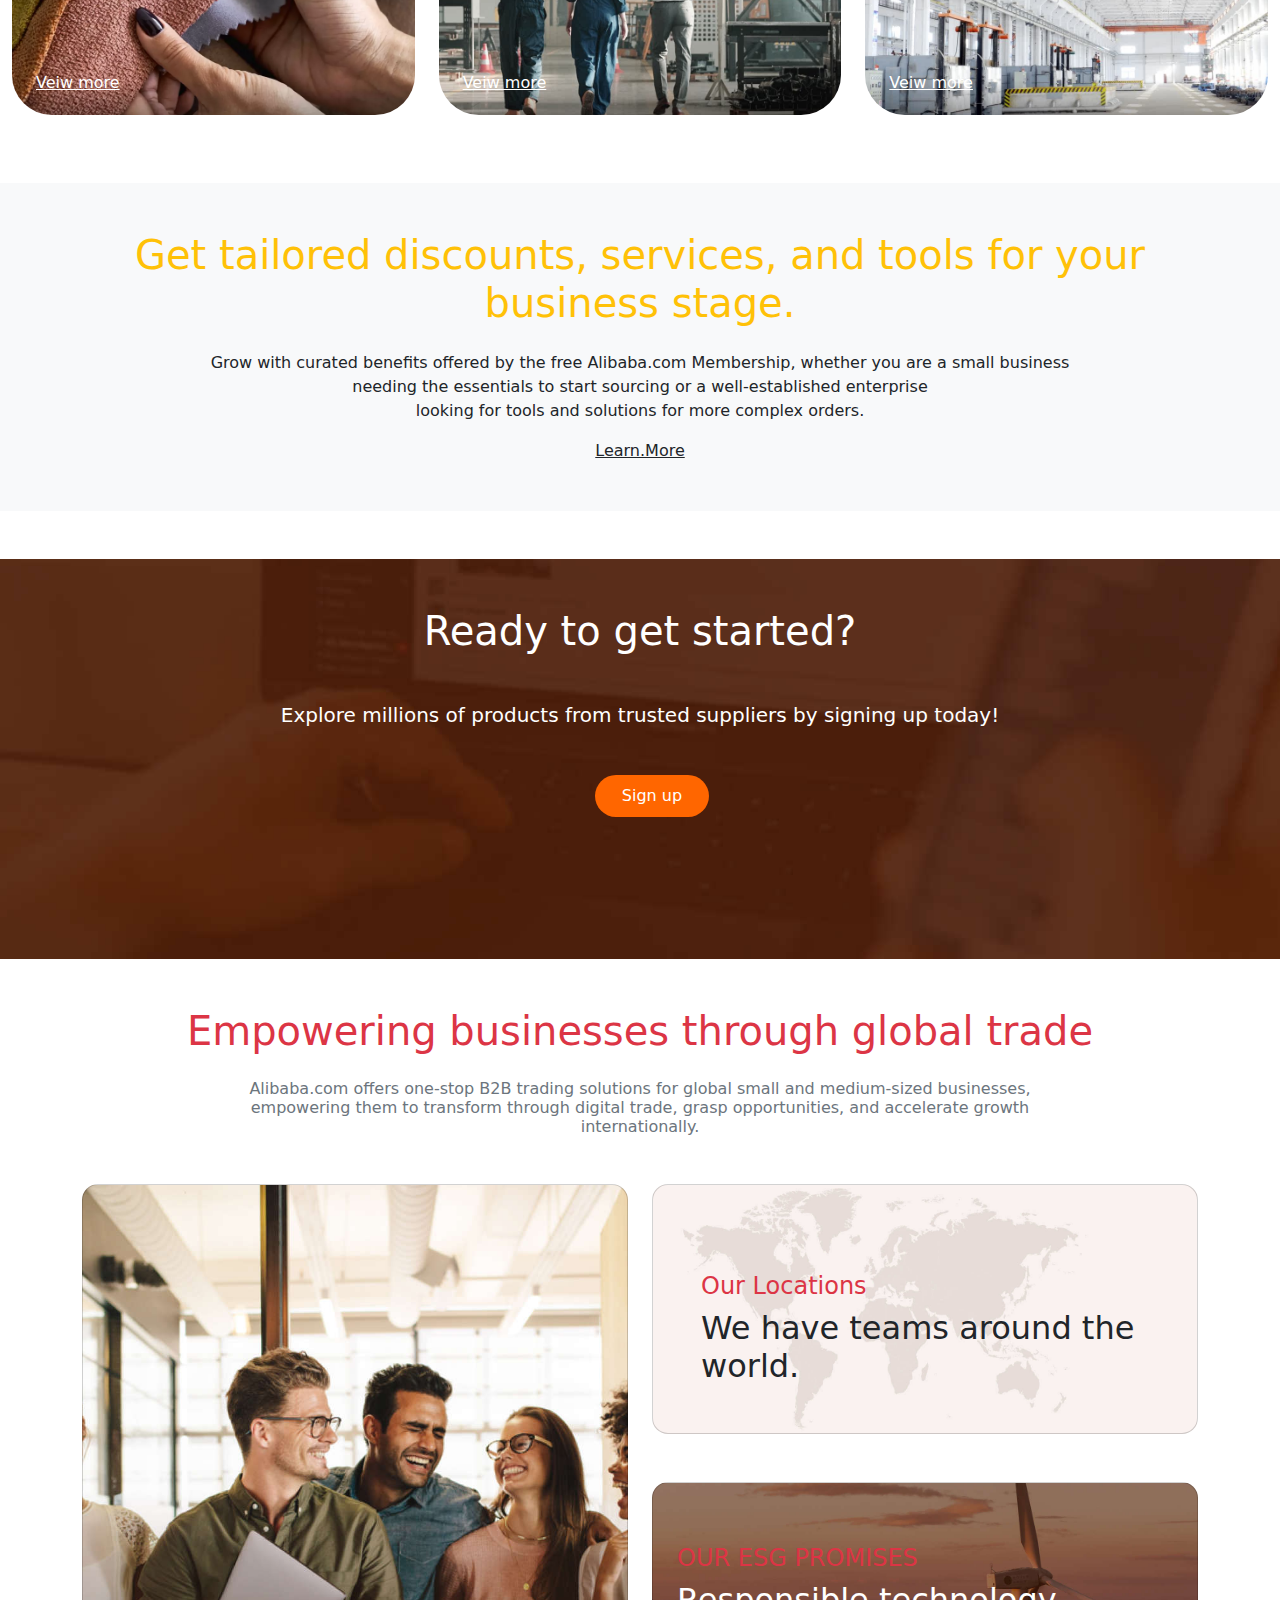
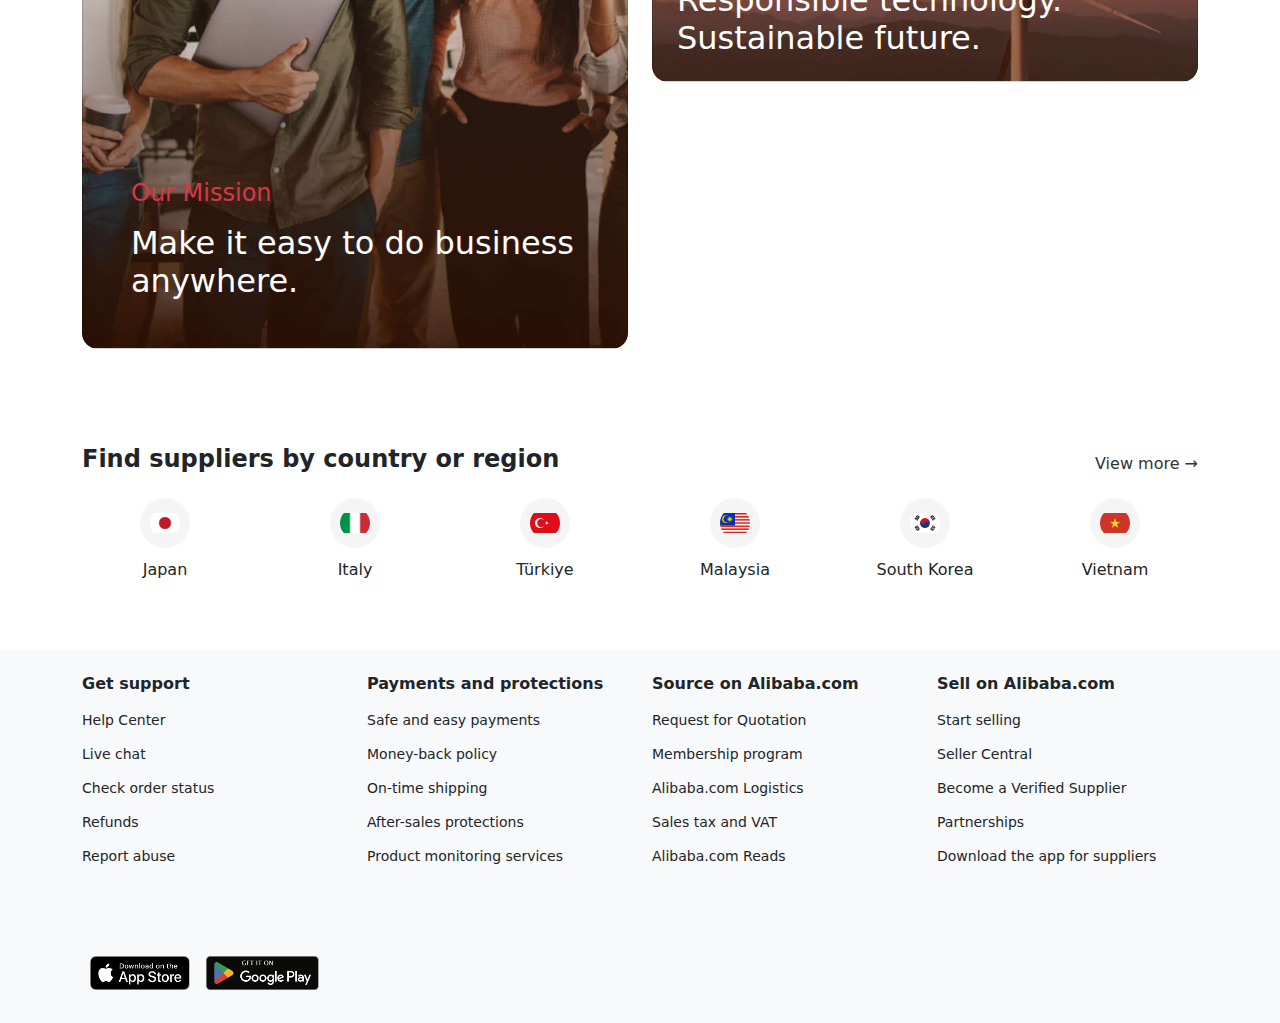
==== commit 62ebbfa2: "Saad Updated" ====
--- a/index.html
+++ b/index.html
@@ -63,25 +63,25 @@
                             <div class="collapse navbar-collapse" id="navbarSupportedContent">
                                 <ul class="navbar-nav me-auto  mb-2 mb-lg-0">
                                     <li class="nav-item">
-                                        <a class="nav-link text-white" aria-current="page" href="#">All Categories</a>
+                                        <a class="nav-link text-white" aria-current="page" >All Categories</a>
                                     </li>
                                     <li class="nav-item">
-                                        <a class="nav-link text-white" href="#">Featured Selection</a>
+                                        <a class="nav-link text-white" >Featured Selection</a>
                                     </li>
                                     <li class="nav-item">
-                                        <a class="nav-link text-white" href="#">Trade Assurance</a>
+                                        <a class="nav-link text-white" >Trade Assurance</a>
                                     </li>
                                     <li class="nav-item">
-                                        <a class="nav-link text-white" href="#">Buyer Central</a>
+                                        <a class="nav-link text-white" >Buyer Central</a>
                                     </li>
                                     <li class="nav-item">
-                                        <a class="nav-link text-white" href="#">Help Center</a>
+                                        <a class="nav-link text-white" >Help Center</a>
                                     </li>
                                     <li class="nav-item">
-                                        <a class="nav-link text-white" href="#">Get the app</a>
+                                        <a class="nav-link text-white" >Get the app</a>
                                     </li>
                                     <li class="nav-item">
-                                        <a class="nav-link text-white" href="#">Become a supplier</a>
+                                        <a class="nav-link text-white" >Become a supplier</a>
                                     </li>
                                 </ul>
                             </div>
@@ -109,10 +109,10 @@
                                 <div class="frequent-searches">
                                     <p class="text-white">Frequently searched:</p>
                                     <ul>
-                                        <li><a href="#">smartwatches</a></li>
-                                        <li><a href="#">jacket for men</a></li>
-                                        <li><a href="#">Headphones</a></li>
-                                        <li><a href="#">samsung s 24</a></li>
+                                        <li><a >smartwatches</a></li>
+                                        <li><a >jacket for men</a></li>
+                                        <li><a >Headphones</a></li>
+                                        <li><a >samsung s 24</a></li>
                                     </ul>
                                 </div>
                             </div>
@@ -329,32 +329,32 @@
                     <div class="col-lg-4 col-md-6 col-sm-12 h-100 mb-4">
                         <div class="header-section p-3 d-flex justify-content-between">
                             <h3>Top ranking</h3>
-                            <a href="#">View more</a>
+                            <a>View more</a>
                         </div>
                         <div class="card rounded-4 p-4">
                             <div class="card-title">
                                 <h5>Most Popular</h5>
                                 <h6>Mens Hoodies & T-shirts</h6>
                             </div>
-                            <a href="#">
+                            <a >
                                 <img src="assets/images/S03563b745fae4713b23376293771f4386.jpg_350x350.jpg"
                                     class="card-img-top rounded-4 img-fluid">
                             </a>
                             <div class="row mt-3 text-center">
                                 <div class="col-4 type-3">
-                                    <a href="#">
+                                    <a >
                                         <img src="assets/images/H95e340a7621d40a384c14cf9b32d3632C.jpg_350x350.jpg"
                                             class="img-fluid" height="70px">
                                     </a>
                                 </div>
                                 <div class="col-4 type-3">
-                                    <a href="#">
+                                    <a >
                                         <img src="assets/images/Hec7cf520f38e4551931d8aea9fda3511R.jpg_350x350.jpg"
                                             class="img-fluid" height="70px">
                                     </a>
                                 </div>
                                 <div class="col-4 type-3">
-                                    <a href="#">
+                                    <a >
                                         <img src="assets/images/H5c6cf15a8a144c1589d4f7aadc93a921Q.jpg_350x350.jpg"
                                             class="img-fluid" height="70px">
                                     </a>
@@ -367,7 +367,7 @@
                     <div class="col-lg-4 col-md-6 col-sm-12 h-100 mb-4">
                         <div class="header-section p-3 d-flex justify-content-between">
                             <h3>New Arrivals</h3>
-                            <a href="#">View more</a>
+                            <a>View more</a>
                         </div>
                         <div class="card rounded-4 p-3">
                             <div class="card-title">
@@ -412,7 +412,7 @@
                     <div class="col-lg-4 col-md-6 col-sm-12 h-100 mb-4">
                         <div class="header-section p-3 d-flex justify-content-between">
                             <h3>Top deals</h3>
-                            <a href="#">View more</a>
+                            <a>View more</a>
                         </div>
                         <div class="card rounded-4">
                             <div class="row">
@@ -451,19 +451,19 @@
                     <div class="col-lg-4">
                         <div class="sampal-image">
                             <h5 class="text-white p-3 text-one">Get Samples</h5>
-                            <a class="mt-5 text-two p-4" href="#">Veiw more</a>
+                            <a class="mt-5 text-two p-4">Veiw more</a>
                         </div>
                     </div>
                     <div class="col-lg-4">
                         <div class="sampal-image2">
                             <h5 class="text-white p-3 text-one">Take Factory Live Tour</h5>
-                            <a class="mt-5 text-two p-4" href="#">Veiw more</a>
+                            <a class="mt-5 text-two p-4">Veiw more</a>
                         </div>
                     </div>
                     <div class="col-lg-4">
                         <div class="sampal-image3">
                             <h5 class="text-white p-3 text-one">Connect with top-rankings </h5>
-                            <a class="mt-5 text-two p-4" href="#">Veiw more</a>
+                            <a class="mt-5 text-two p-4">Veiw more</a>
                         </div>
                     </div>
                 </div>
@@ -483,7 +483,7 @@
                         business <br>needing the essentials to start sourcing or a well-established enterprise
                         <br>looking for tools and solutions for more complex orders.
                     </p>
-                    <a href="#" class="card-link  text-dark mb-5">Learn.More</a>
+                    <a  class="card-link  text-dark mb-5">Learn.More</a>
                 </div>
             </div>
         </section>
@@ -546,7 +546,7 @@
                     <div class="container">
                         <div class="d-flex justify-content-between align-items-center mb-3">
                             <h2>Find suppliers by country or region</h2>
-                            <a href="#" class="view-more">View more &rarr;</a>
+                            <a  class="view-more">View more &rarr;</a>
                         </div>
                         <div class="row text-center">
                             <div class="col-6 col-md-2">
@@ -606,11 +606,11 @@
                 <div class="col-md-3  col-lg-3 col-6 col-lg-3 col-6">
                     <h5>Get support</h5>
                     <ul class="list-unstyled">
-                        <li><a href="#">Help Center</a></li>
-                        <li><a href="#">Live chat</a></li>
-                        <li><a href="#">Check order status</a></li>
-                        <li><a href="#">Refunds</a></li>
-                        <li><a href="#">Report abuse</a></li>
+                        <li><a >Help Center</a></li>
+                        <li><a >Live chat</a></li>
+                        <li><a >Check order status</a></li>
+                        <li><a >Refunds</a></li>
+                        <li><a >Report abuse</a></li>
                     </ul>
                 </div>
 
@@ -618,11 +618,11 @@
                 <div class="col-md-3  col-lg-3 col-6  ">
                     <h5>Payments and protections</h5>
                     <ul class="list-unstyled">
-                        <li><a href="#">Safe and easy payments</a></li>
-                        <li><a href="#">Money-back policy</a></li>
-                        <li><a href="#">On-time shipping</a></li>
-                        <li><a href="#">After-sales protections</a></li>
-                        <li><a href="#">Product monitoring services</a></li>
+                        <li><a >Safe and easy payments</a></li>
+                        <li><a >Money-back policy</a></li>
+                        <li><a >On-time shipping</a></li>
+                        <li><a >After-sales protections</a></li>
+                        <li><a >Product monitoring services</a></li>
                     </ul>
                 </div>
 
@@ -630,11 +630,11 @@
                 <div class="col-md-3  col-lg-3 col-6">
                     <h5>Source on Alibaba.com</h5>
                     <ul class="list-unstyled">
-                        <li><a href="#">Request for Quotation</a></li>
-                        <li><a href="#">Membership program</a></li>
-                        <li><a href="#">Alibaba.com Logistics</a></li>
-                        <li><a href="#">Sales tax and VAT</a></li>
-                        <li><a href="#">Alibaba.com Reads</a></li>
+                        <li><a >Request for Quotation</a></li>
+                        <li><a >Membership program</a></li>
+                        <li><a >Alibaba.com Logistics</a></li>
+                        <li><a >Sales tax and VAT</a></li>
+                        <li><a >Alibaba.com Reads</a></li>
                     </ul>
                 </div>
 
@@ -642,32 +642,32 @@
                 <div class="col-md-3  col-lg-3 col-6">
                     <h5>Sell on Alibaba.com</h5>
                     <ul class="list-unstyled">
-                        <li><a href="#">Start selling</a></li>
-                        <li><a href="#">Seller Central</a></li>
-                        <li><a href="#">Become a Verified Supplier</a></li>
-                        <li><a href="#">Partnerships</a></li>
-                        <li><a href="#">Download the app for suppliers</a></li>
+                        <li><a >Start selling</a></li>
+                        <li><a >Seller Central</a></li>
+                        <li><a >Become a Verified Supplier</a></li>
+                        <li><a >Partnerships</a></li>
+                        <li><a >Download the app for suppliers</a></li>
                     </ul>
                 </div>
             </div>
             <!-- Social Media Links -->
             <div class="row mt-4">
                 <div class="col">
-                    <a href="#"><i class="fab fa-facebook fa-2x mx-2"></i></a>
-                    <a href="#"><i class="fab fa-linkedin fa-2x mx-2"></i></a>
-                    <a href="#"><i class="fab fa-twitter fa-2x mx-2"></i></a>
-                    <a href="#"><i class="fab fa-instagram fa-2x mx-2"></i></a>
-                    <a href="#"><i class="fab fa-youtube fa-2x mx-2"></i></a>
-                    <a href="#"><i class="fab fa-tiktok fa-2x mx-1"></i></a>
+                    <a href="https://www.facebook.com/"><i class="fab fa-facebook fa-2x mx-2"></i></a>
+                    <a href="https://www.linkedin.com/in/muhammad-saad-199222324/"><i class="fab fa-linkedin fa-2x mx-2"></i></a>
+                    <a href="https://github.com/msaadliaqat97"><i class="fab fa-twitter fa-2x mx-2"></i></a>
+                    <a href="https://www.instagram.com/"><i class="fab fa-instagram fa-2x mx-2"></i></a>
+                    <a href="https://www.youtube.com/@MuhammadSaad-y5e"><i class="fab fa-youtube fa-2x mx-2"></i></a>
+                    <a href="https://www.tiktok.com/en/"><i class="fab fa-tiktok fa-2x mx-1"></i></a>
                 </div>
             </div>
 
             <!-- App Store Links -->
             <div class="row mt-4">
                 <div class="col d-flex supplier-2">
-                    <a href="#"><img src="assets/images/O1CN01i9Aj641atkjJJ9I6y_!!6000000003388-2-tps-396-132.png"
+                    <a ><img src="assets/images/O1CN01i9Aj641atkjJJ9I6y_!!6000000003388-2-tps-396-132.png"
                             alt="App Store" class="img-fluid mx-2 h-50"></a>
-                    <a href="#"><img src="assets/images/O1CN018KnDNq1JleFgkjLRq_!!6000000001069-2-tps-447-132.png"
+                    <a ><img src="assets/images/O1CN018KnDNq1JleFgkjLRq_!!6000000001069-2-tps-447-132.png"
                             alt="Google Play" class="img-fluid mx-2 h-50"></a>
                 </div>
             </div>
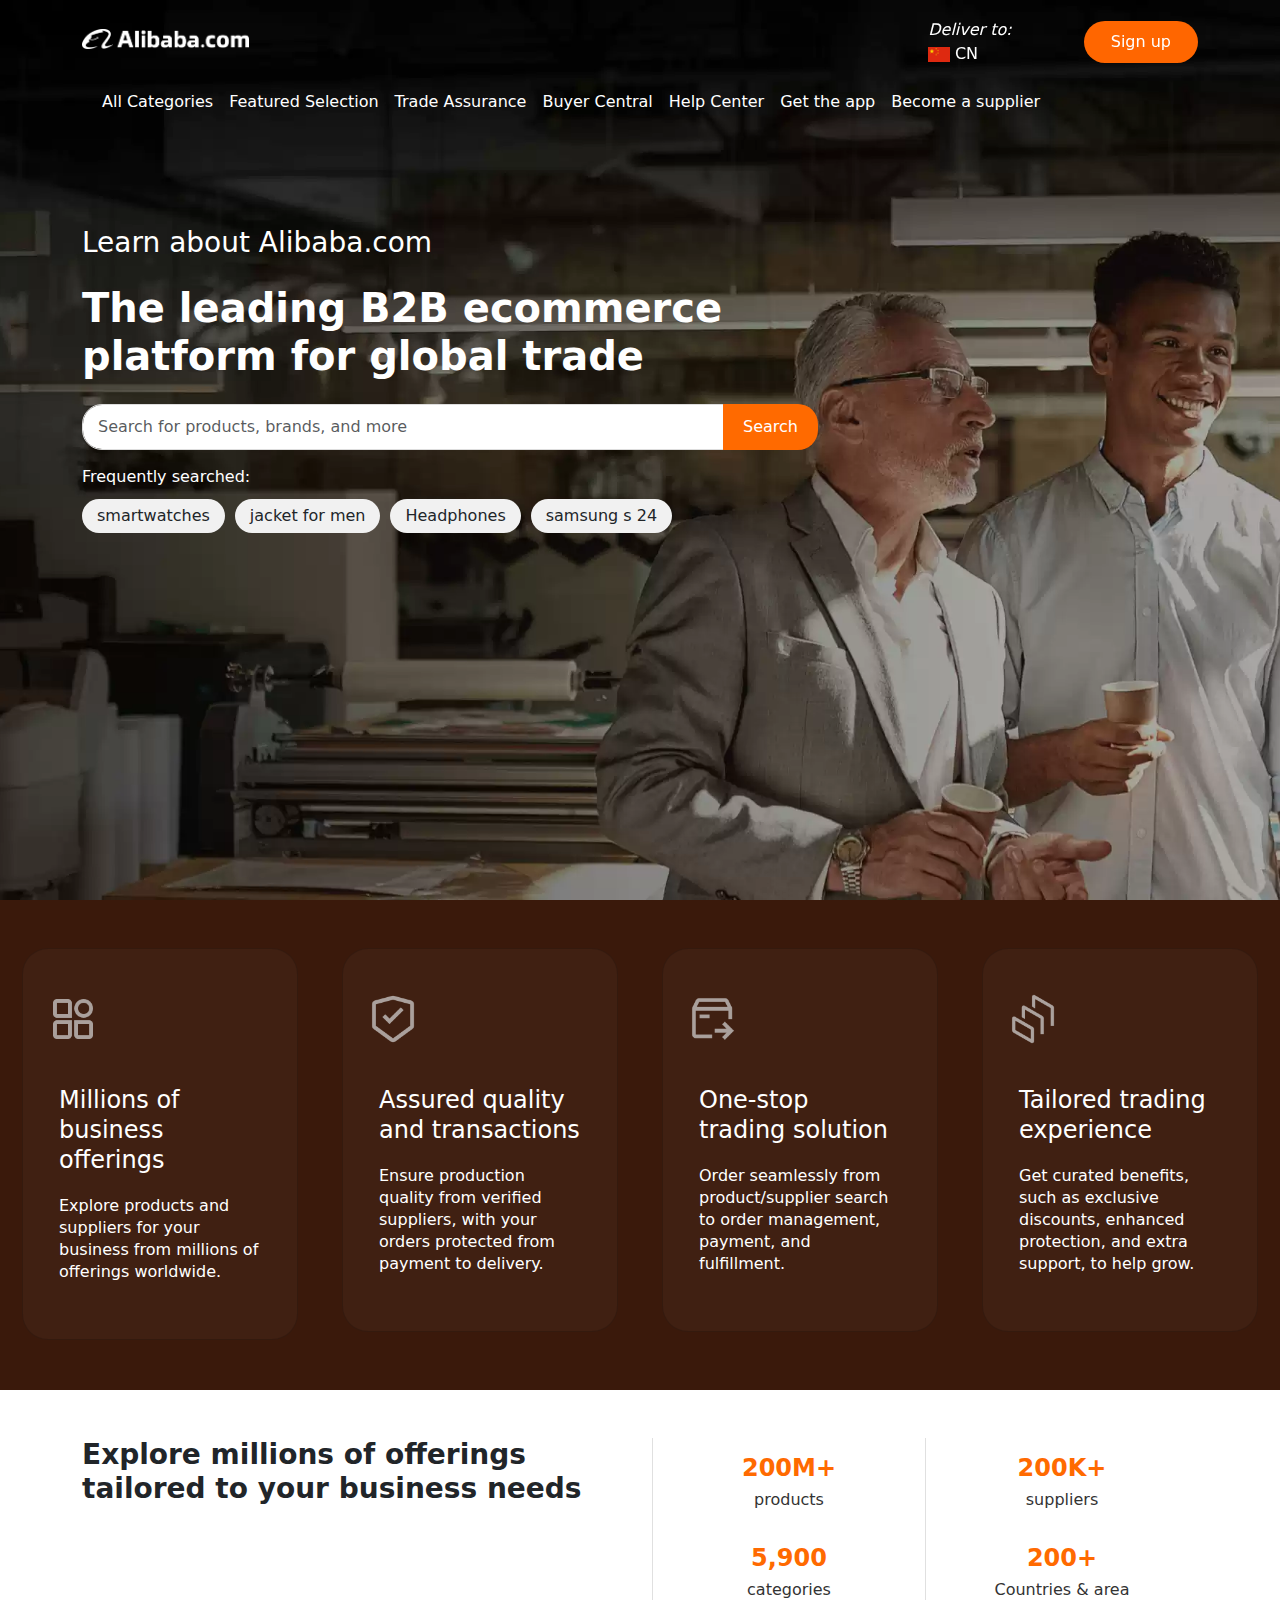
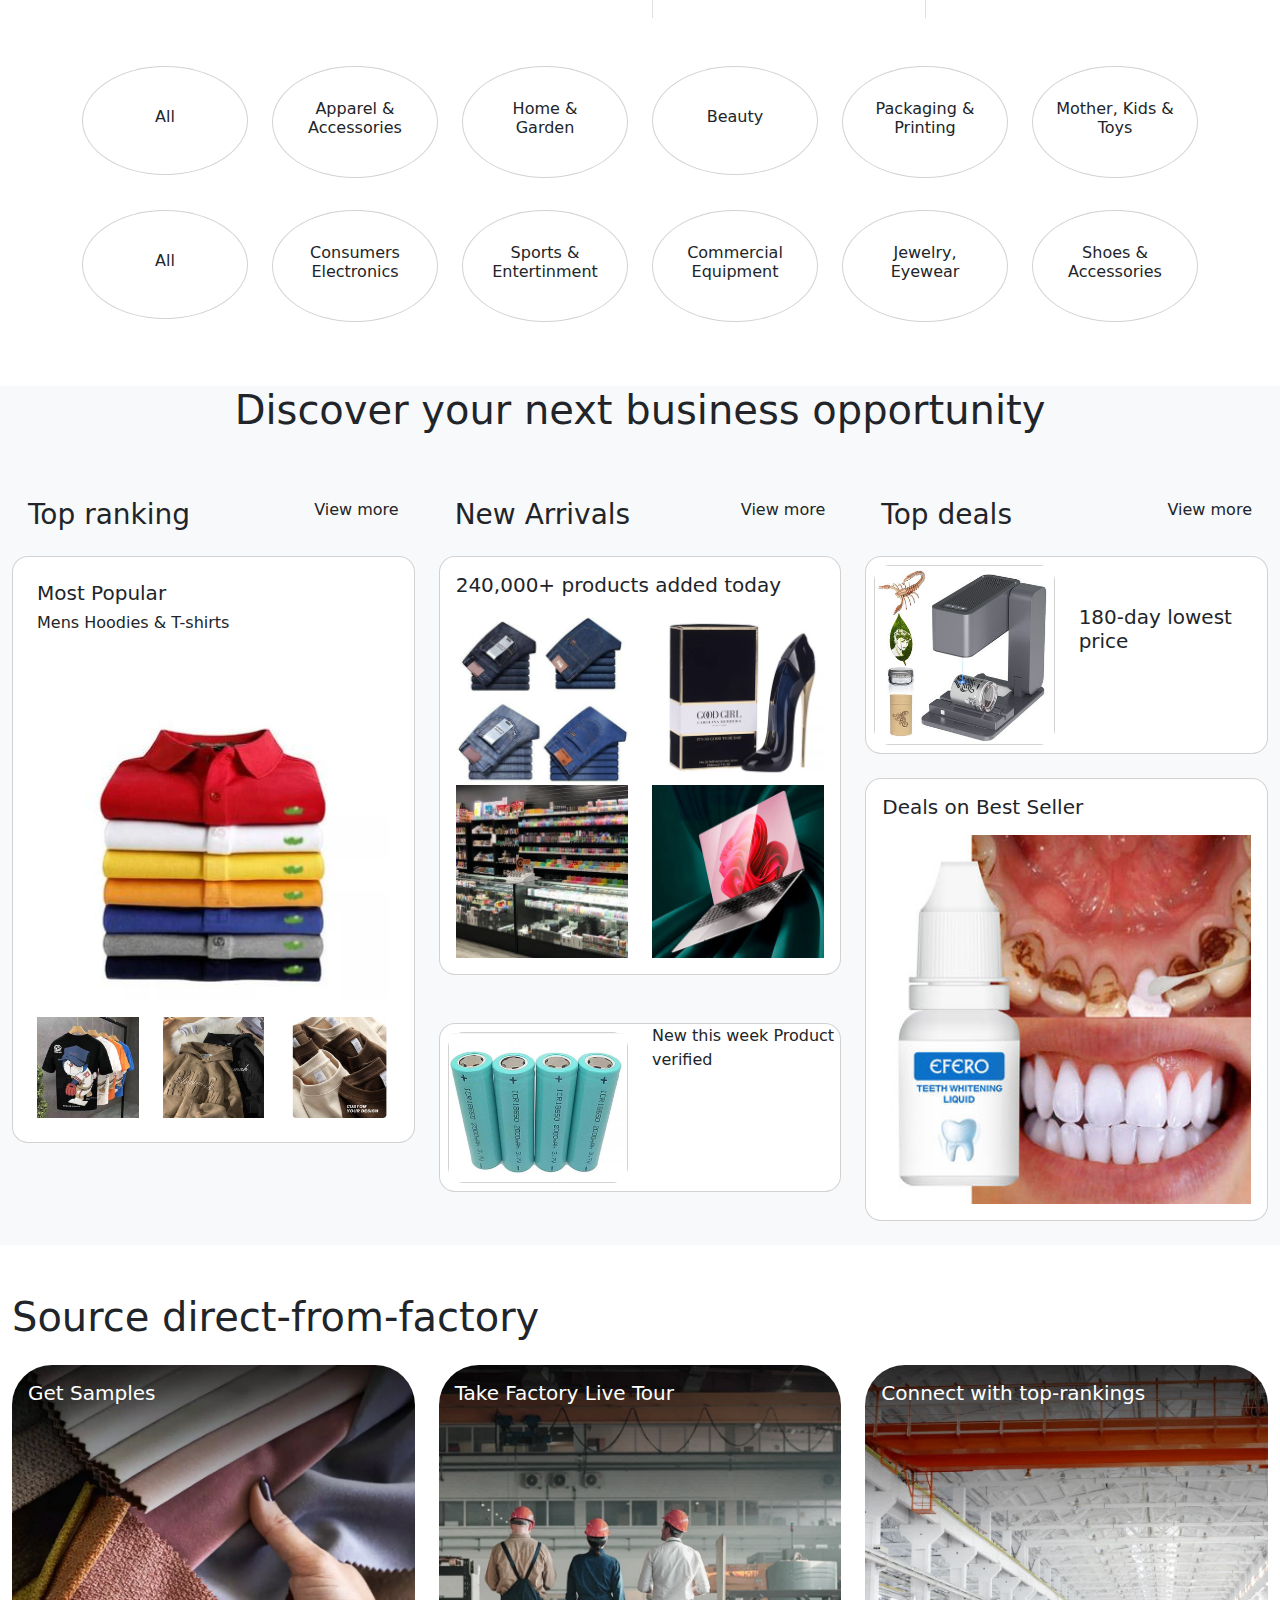
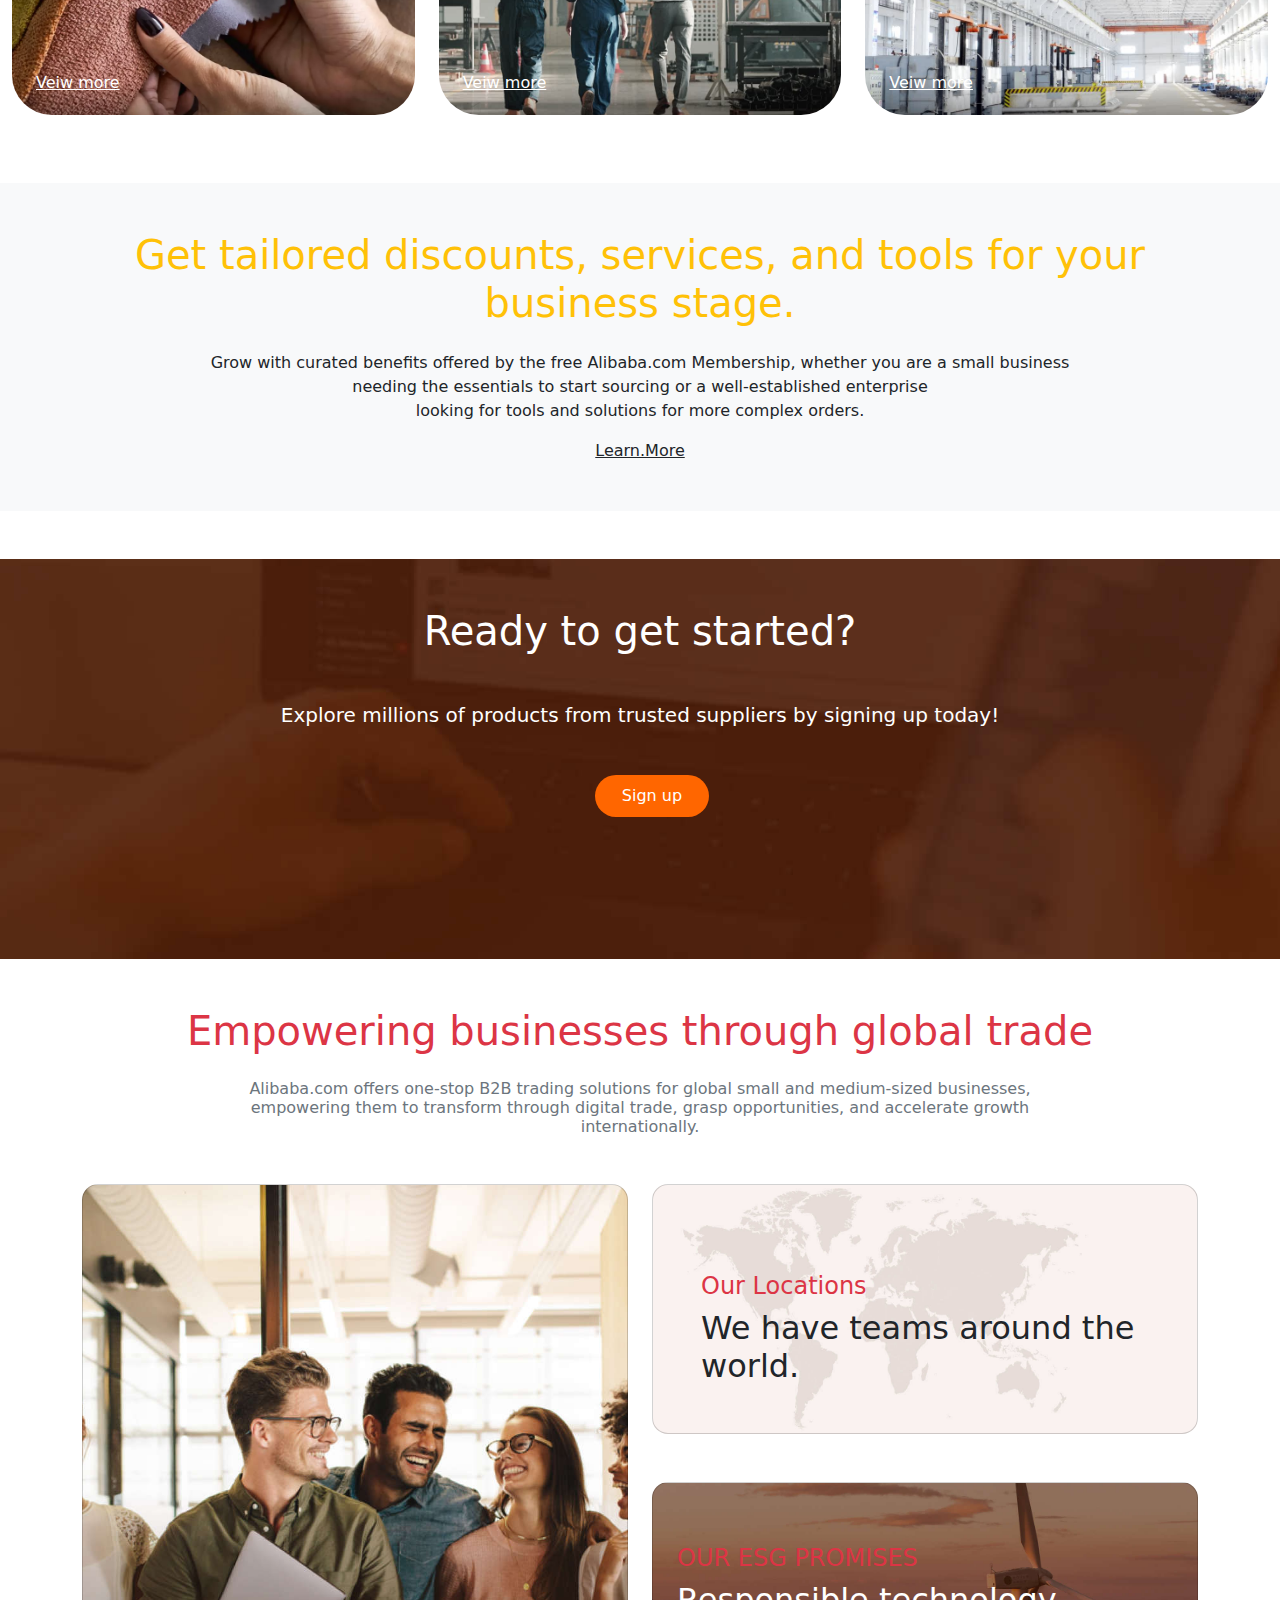
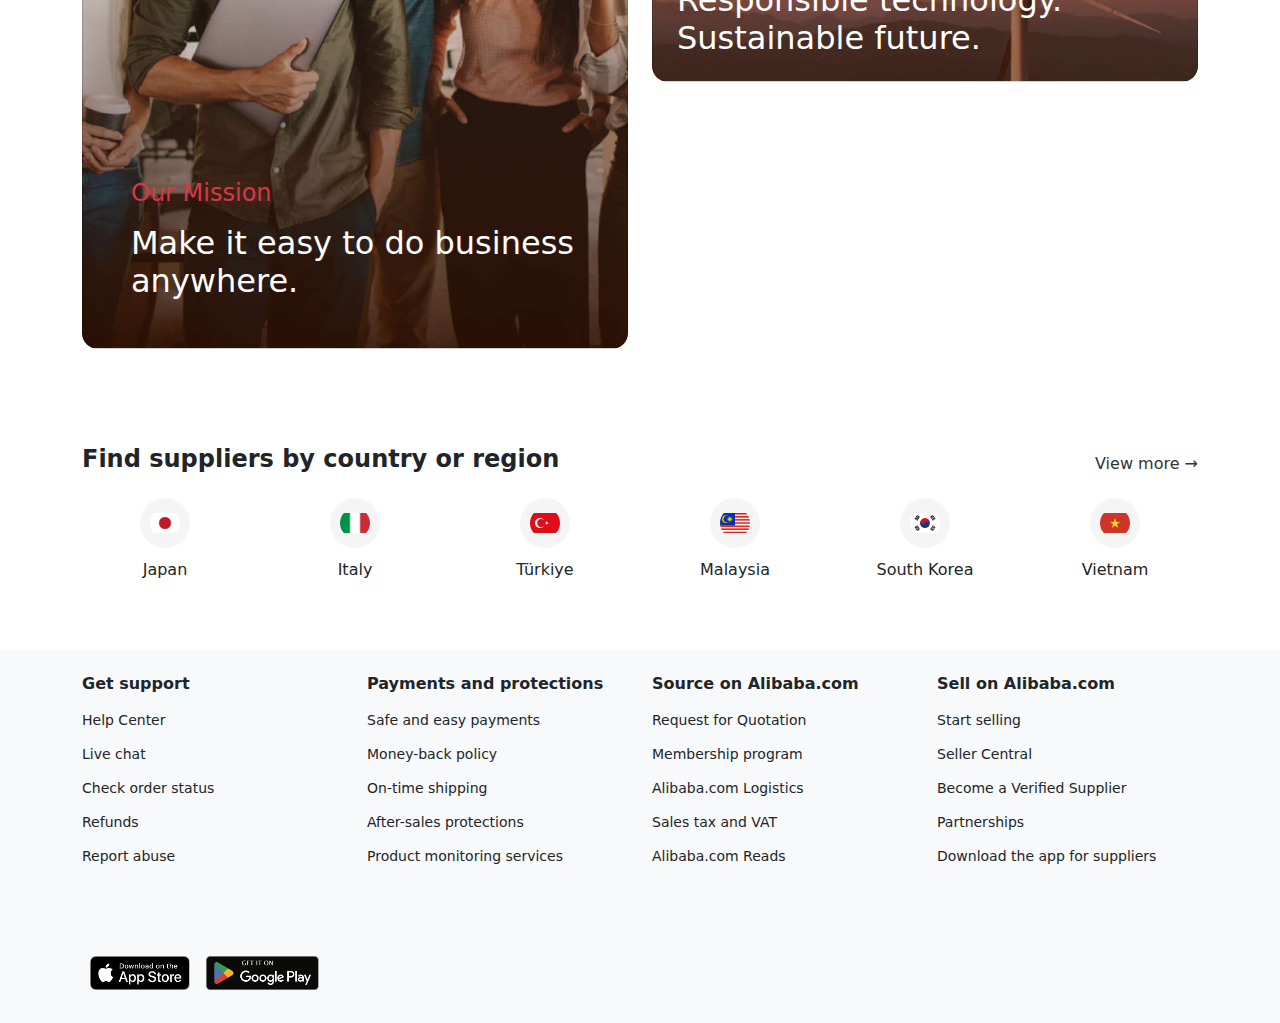
==== commit cdb96bf8: "Saad Updated" ====
--- a/index.html
+++ b/index.html
@@ -109,10 +109,10 @@
                                 <div class="frequent-searches">
                                     <p class="text-white">Frequently searched:</p>
                                     <ul>
-                                        <li><a >smartwatches</a></li>
-                                        <li><a >jacket for men</a></li>
-                                        <li><a >Headphones</a></li>
-                                        <li><a >samsung s 24</a></li>
+                                        <li><a class="text-dark" >smartwatches</a></li>
+                                        <li><a class="text-dark" >jacket for men</a></li>
+                                        <li><a  class="text-dark">Headphones</a></li>
+                                        <li><a  class="text-dark">samsung s 24</a></li>
                                     </ul>
                                 </div>
                             </div>
--- a/assets/css/styles.css
+++ b/assets/css/styles.css
@@ -2,6 +2,9 @@
     margin: 0;
     padding: 0;
     box-sizing: border-box;
+}
+a{
+    cursor: pointer;
 }
 
 .nav-sec-mar {
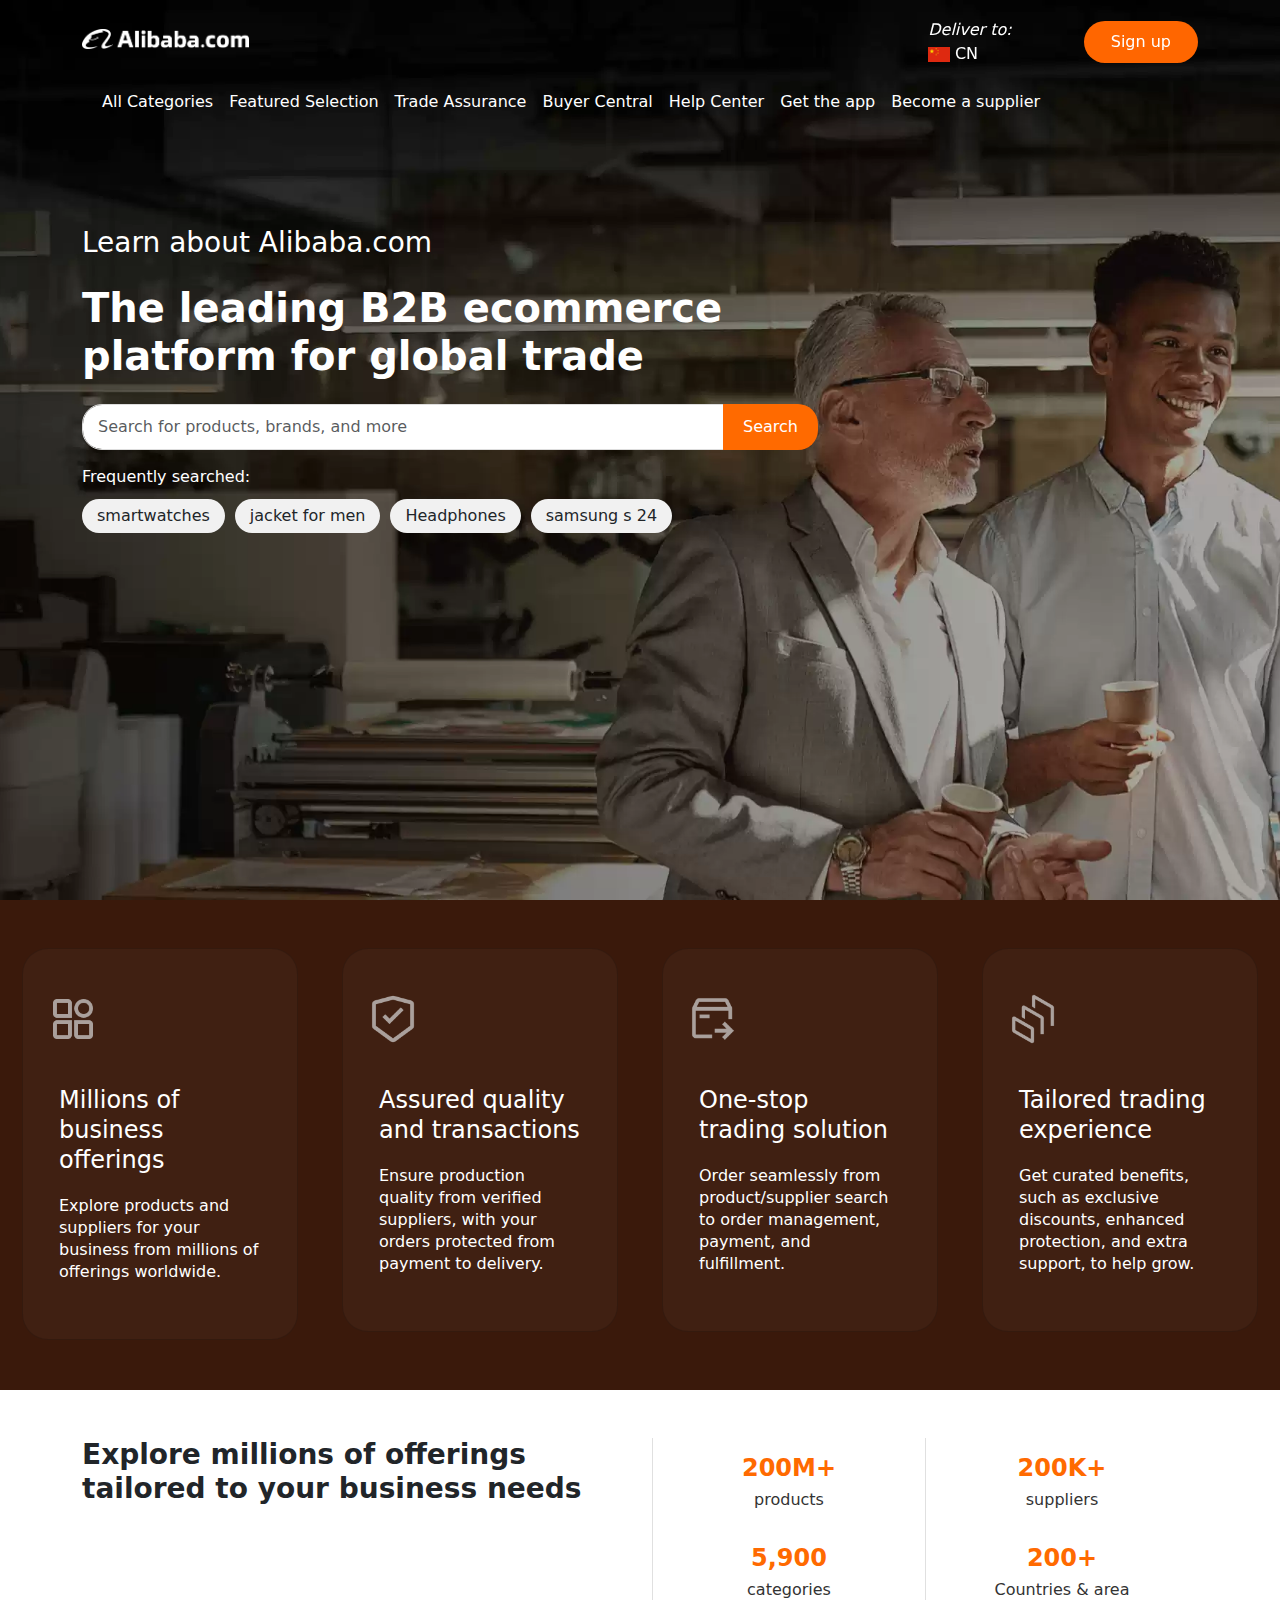
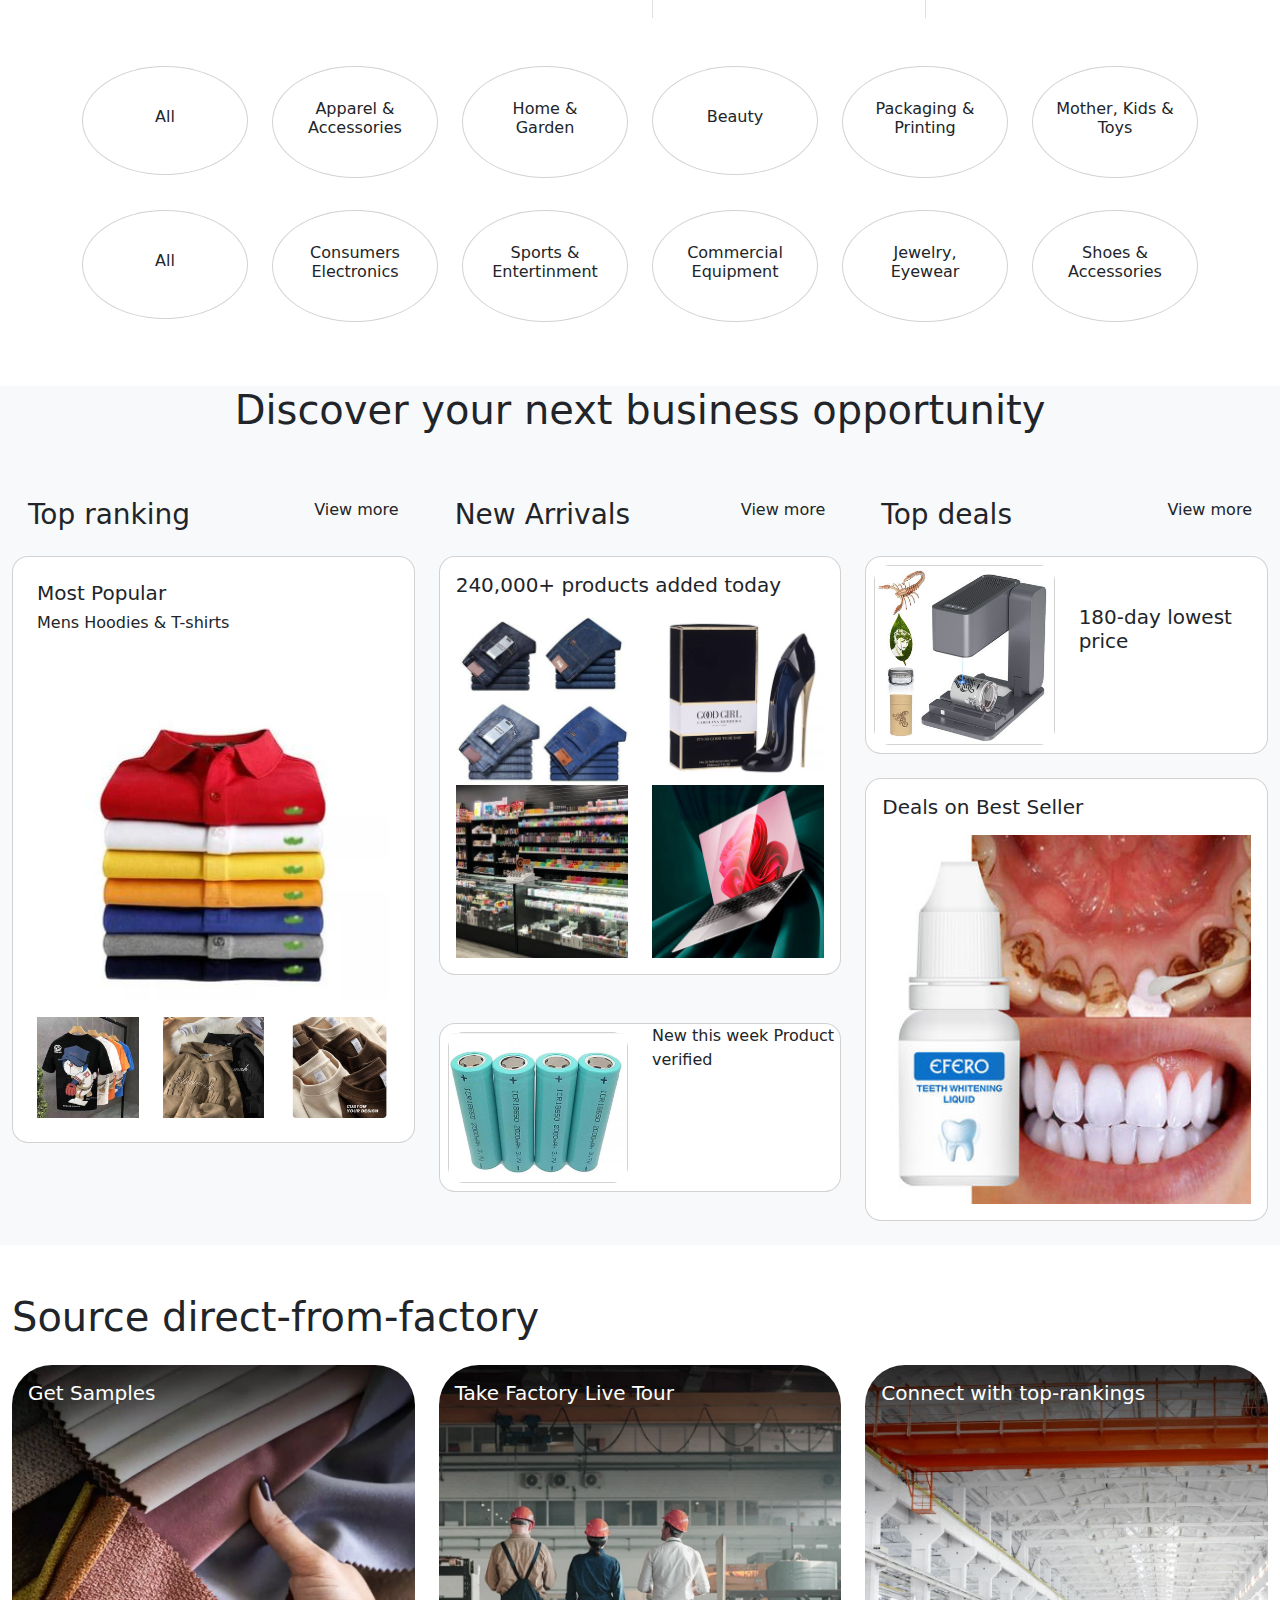
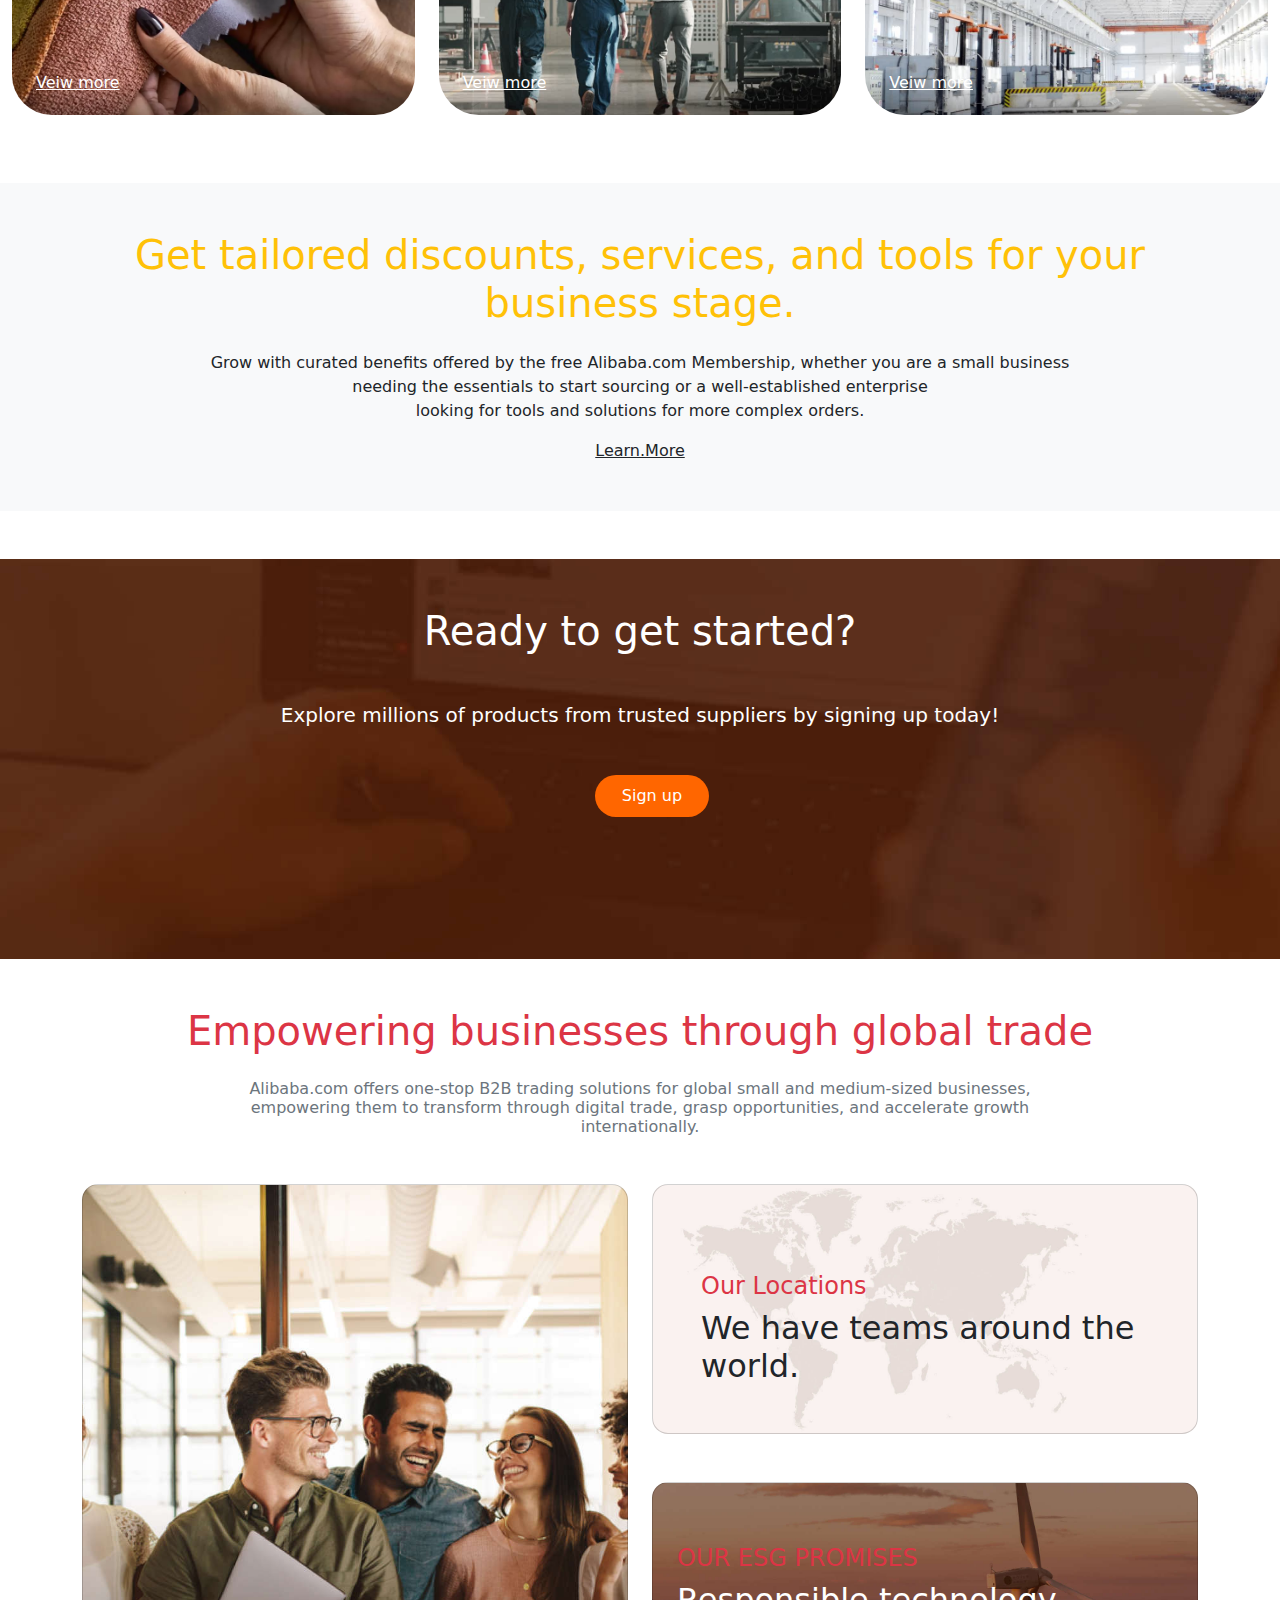
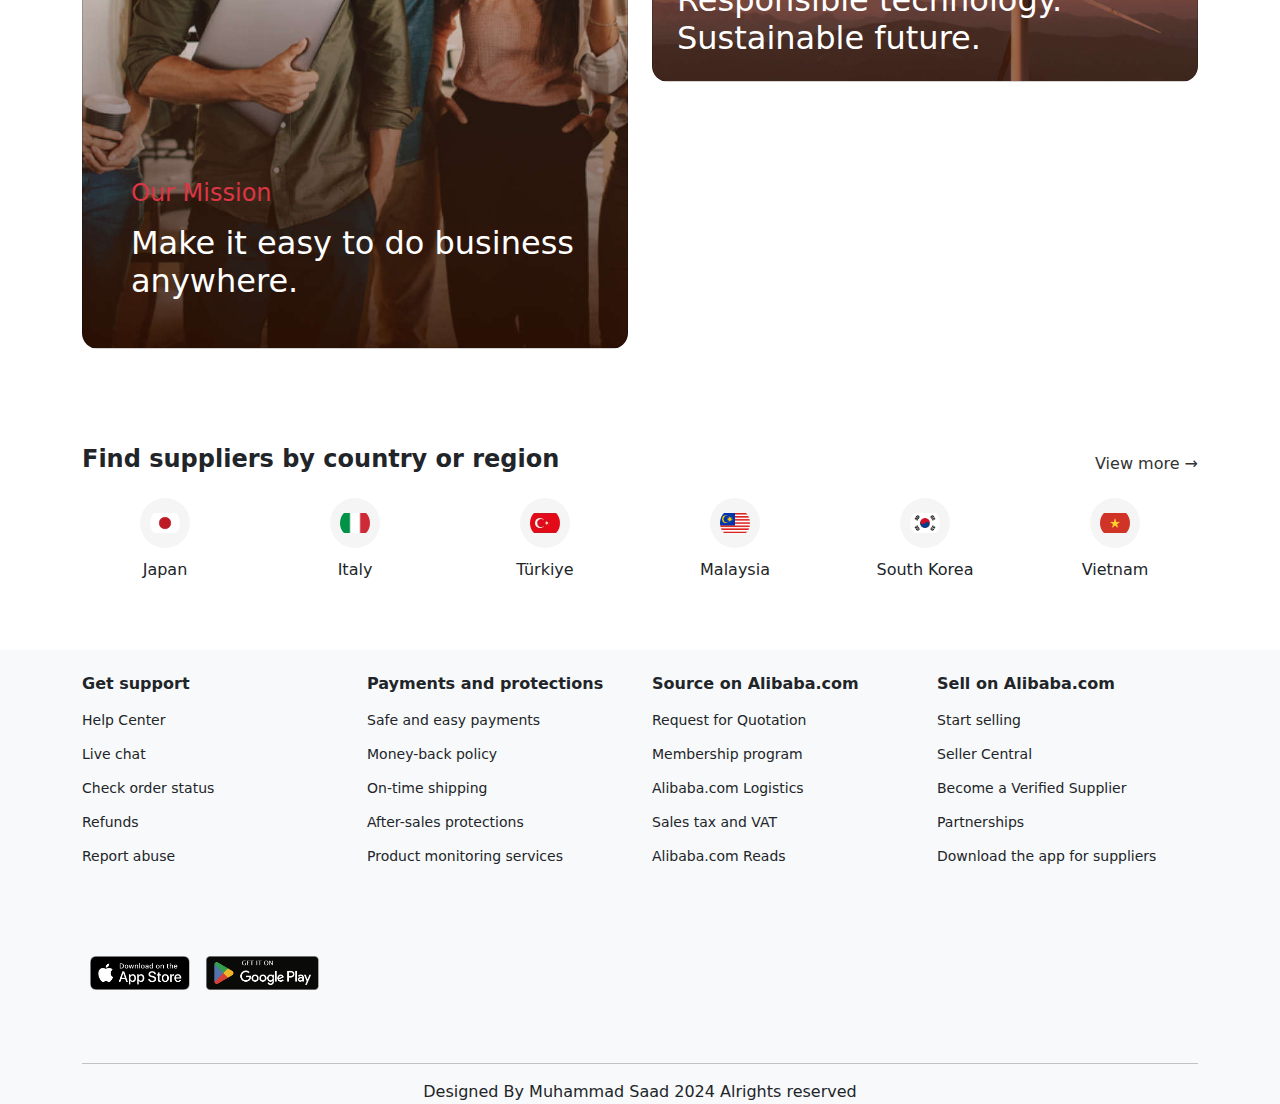
==== commit 9222d696: "Update index.html Add developer name" ====
--- a/index.html
+++ b/index.html
@@ -671,6 +671,9 @@
                             alt="Google Play" class="img-fluid mx-2 h-50"></a>
                 </div>
             </div>
+            <br>
+            <hr>
+            <div class="d-flex justify-content-center align-item-center text-dark">Designed By Muhammad Saad 2024 Alrights reserved </div>
         </div>
     </footer>
 
@@ -679,4 +682,4 @@
         crossorigin="anonymous"></script>
 </body>
 
-</html>+</html>
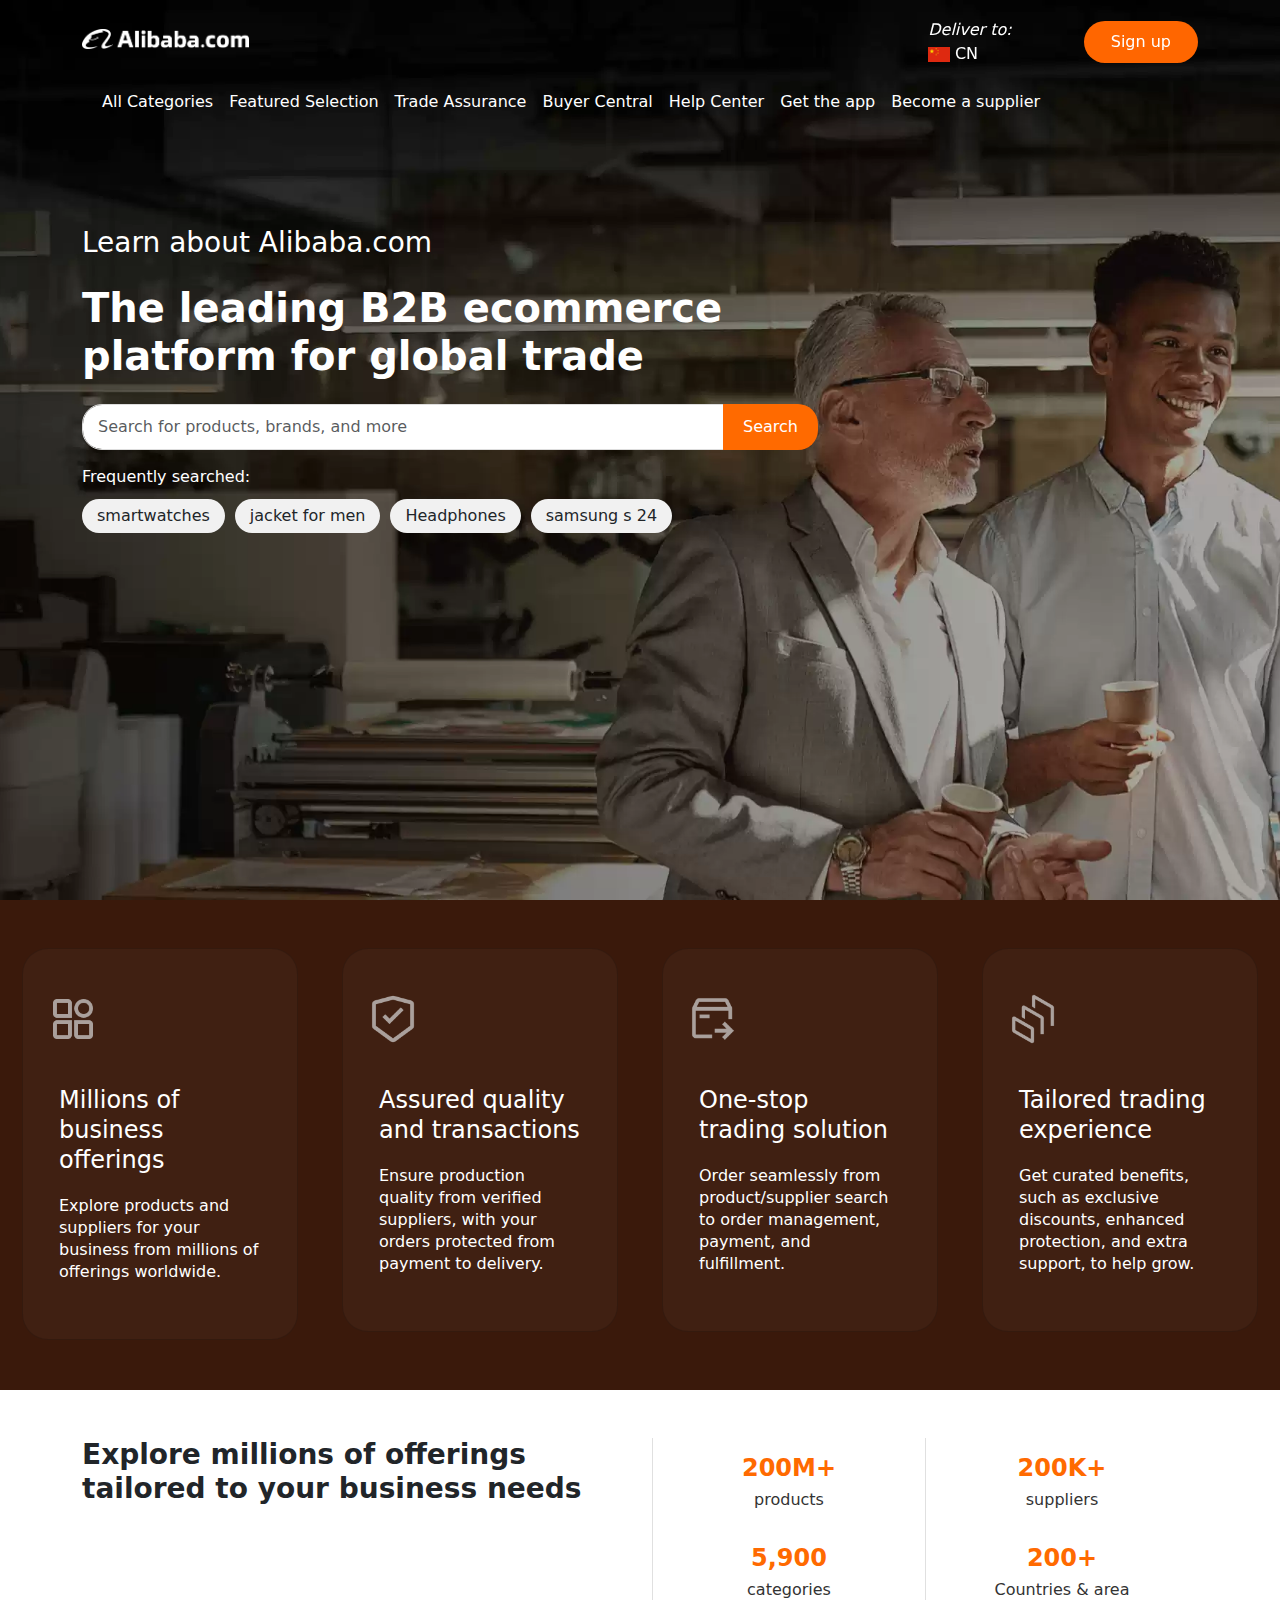
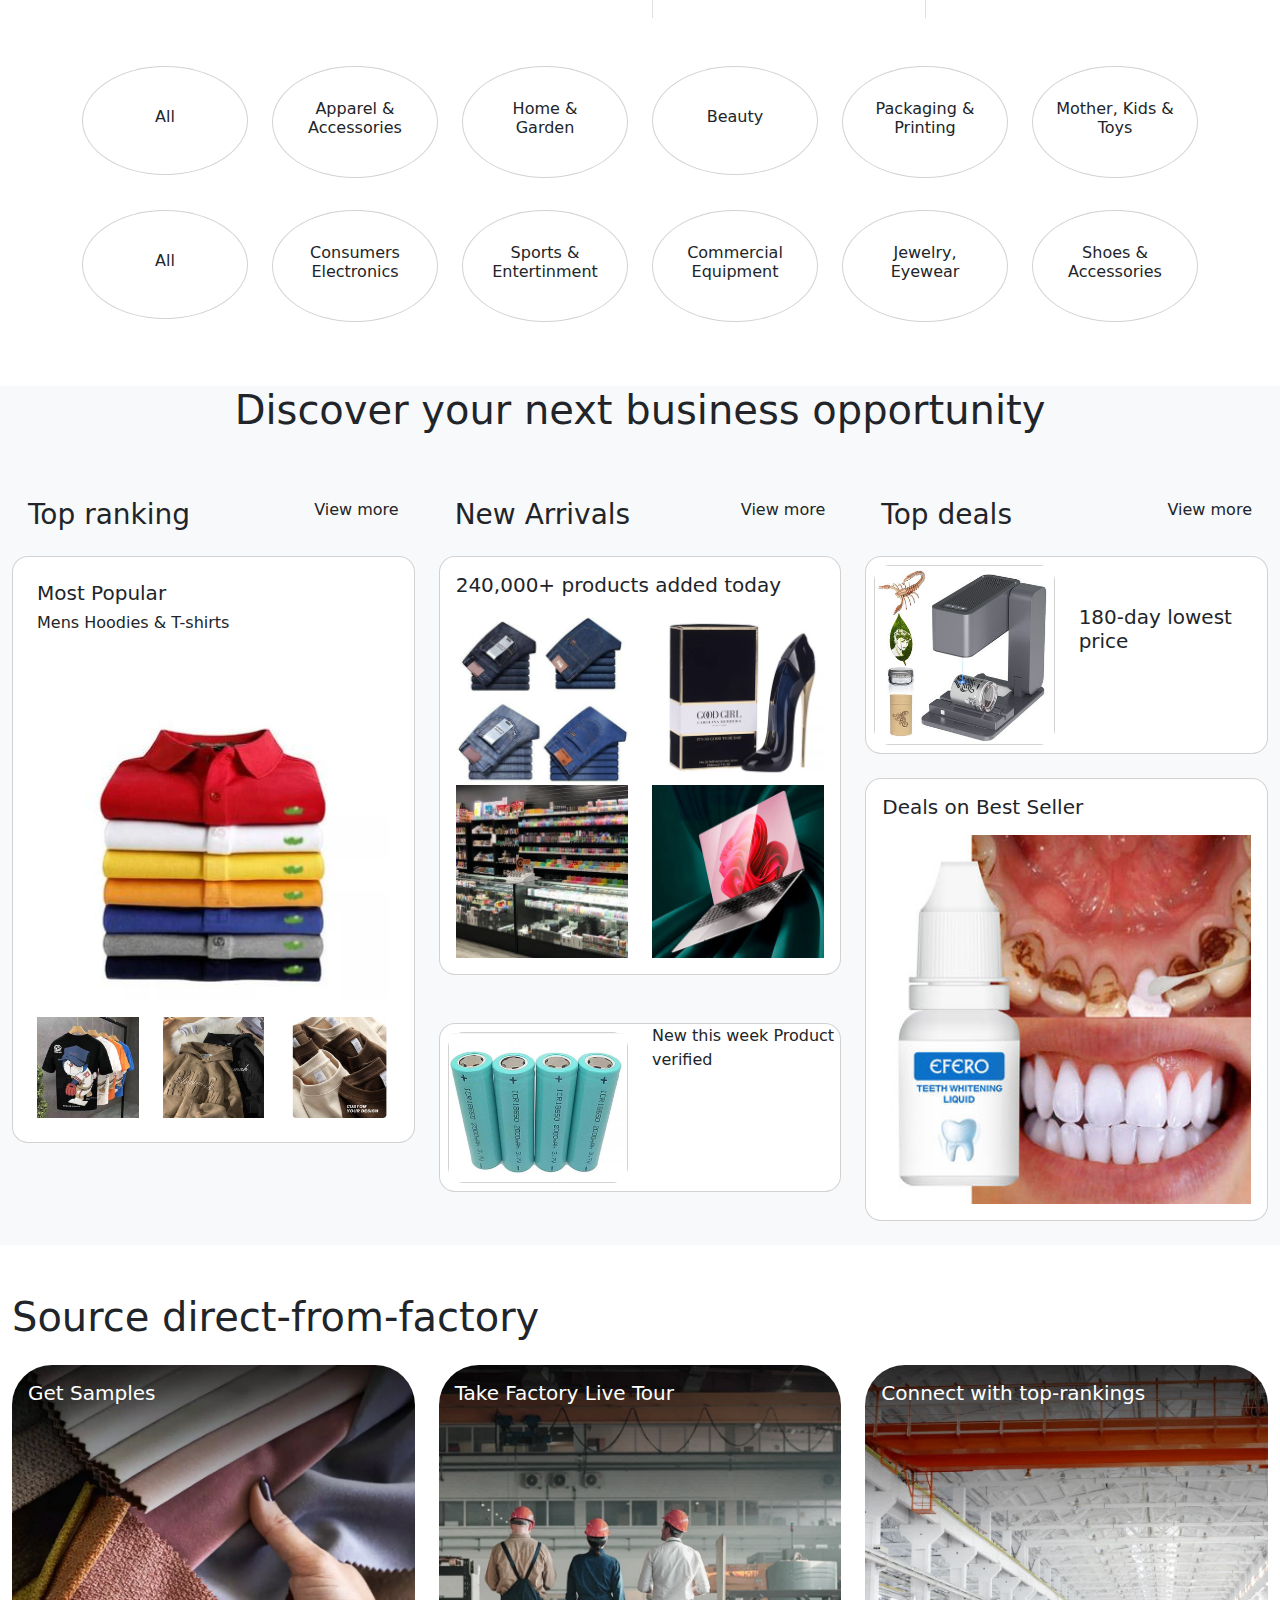
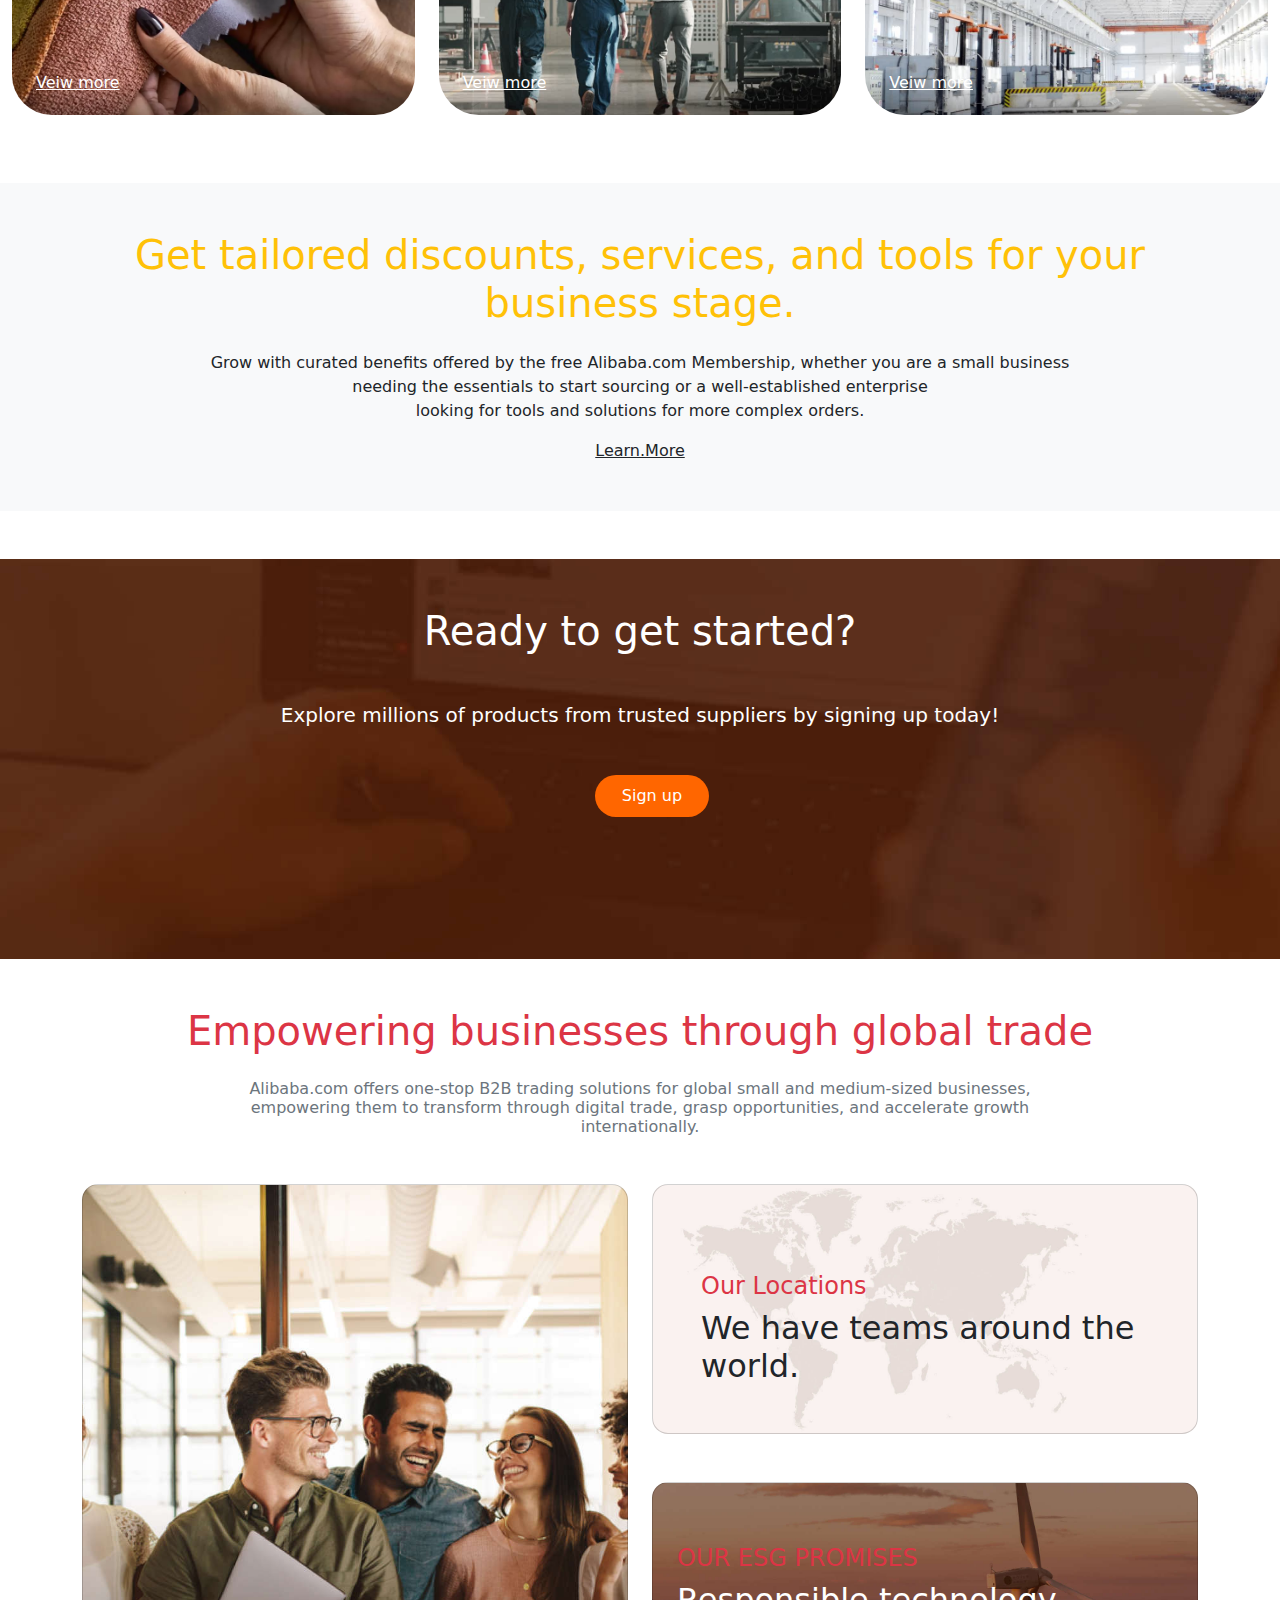
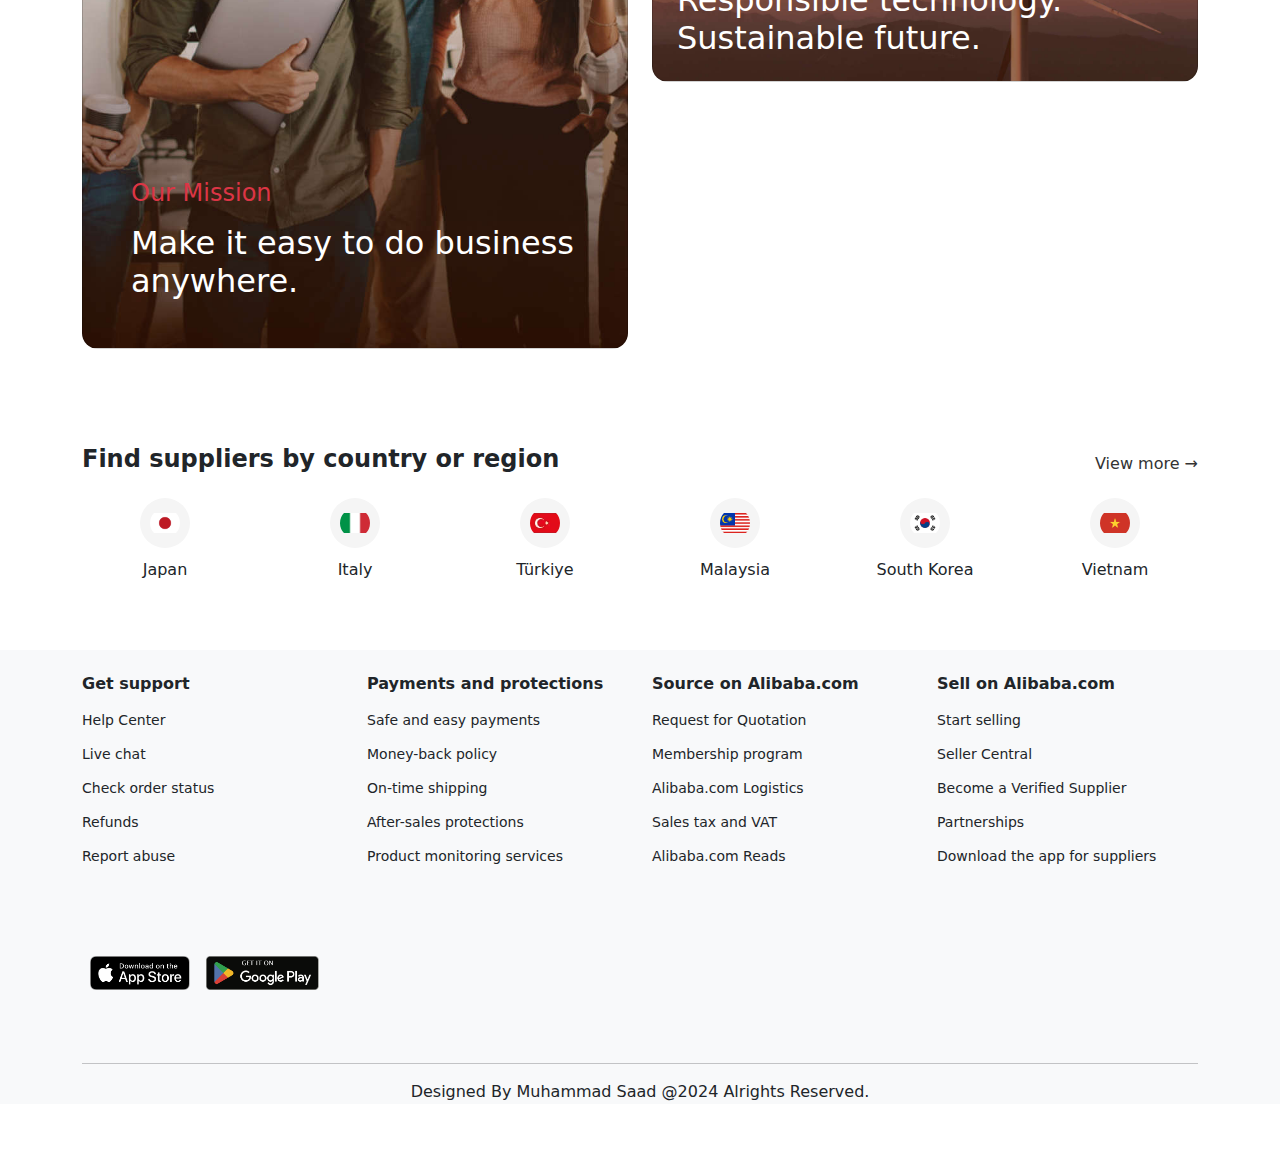
==== commit 4dd9489e: "Update index.html mb-4" ====
--- a/index.html
+++ b/index.html
@@ -673,7 +673,7 @@
             </div>
             <br>
             <hr>
-            <div class="d-flex justify-content-center align-item-center text-dark">Designed By Muhammad Saad 2024 Alrights reserved </div>
+            <div class="d-flex justify-content-center align-item-center text-dark mb-5">Designed By Muhammad Saad @2024 Alrights Reserved. </div>
         </div>
     </footer>
 
